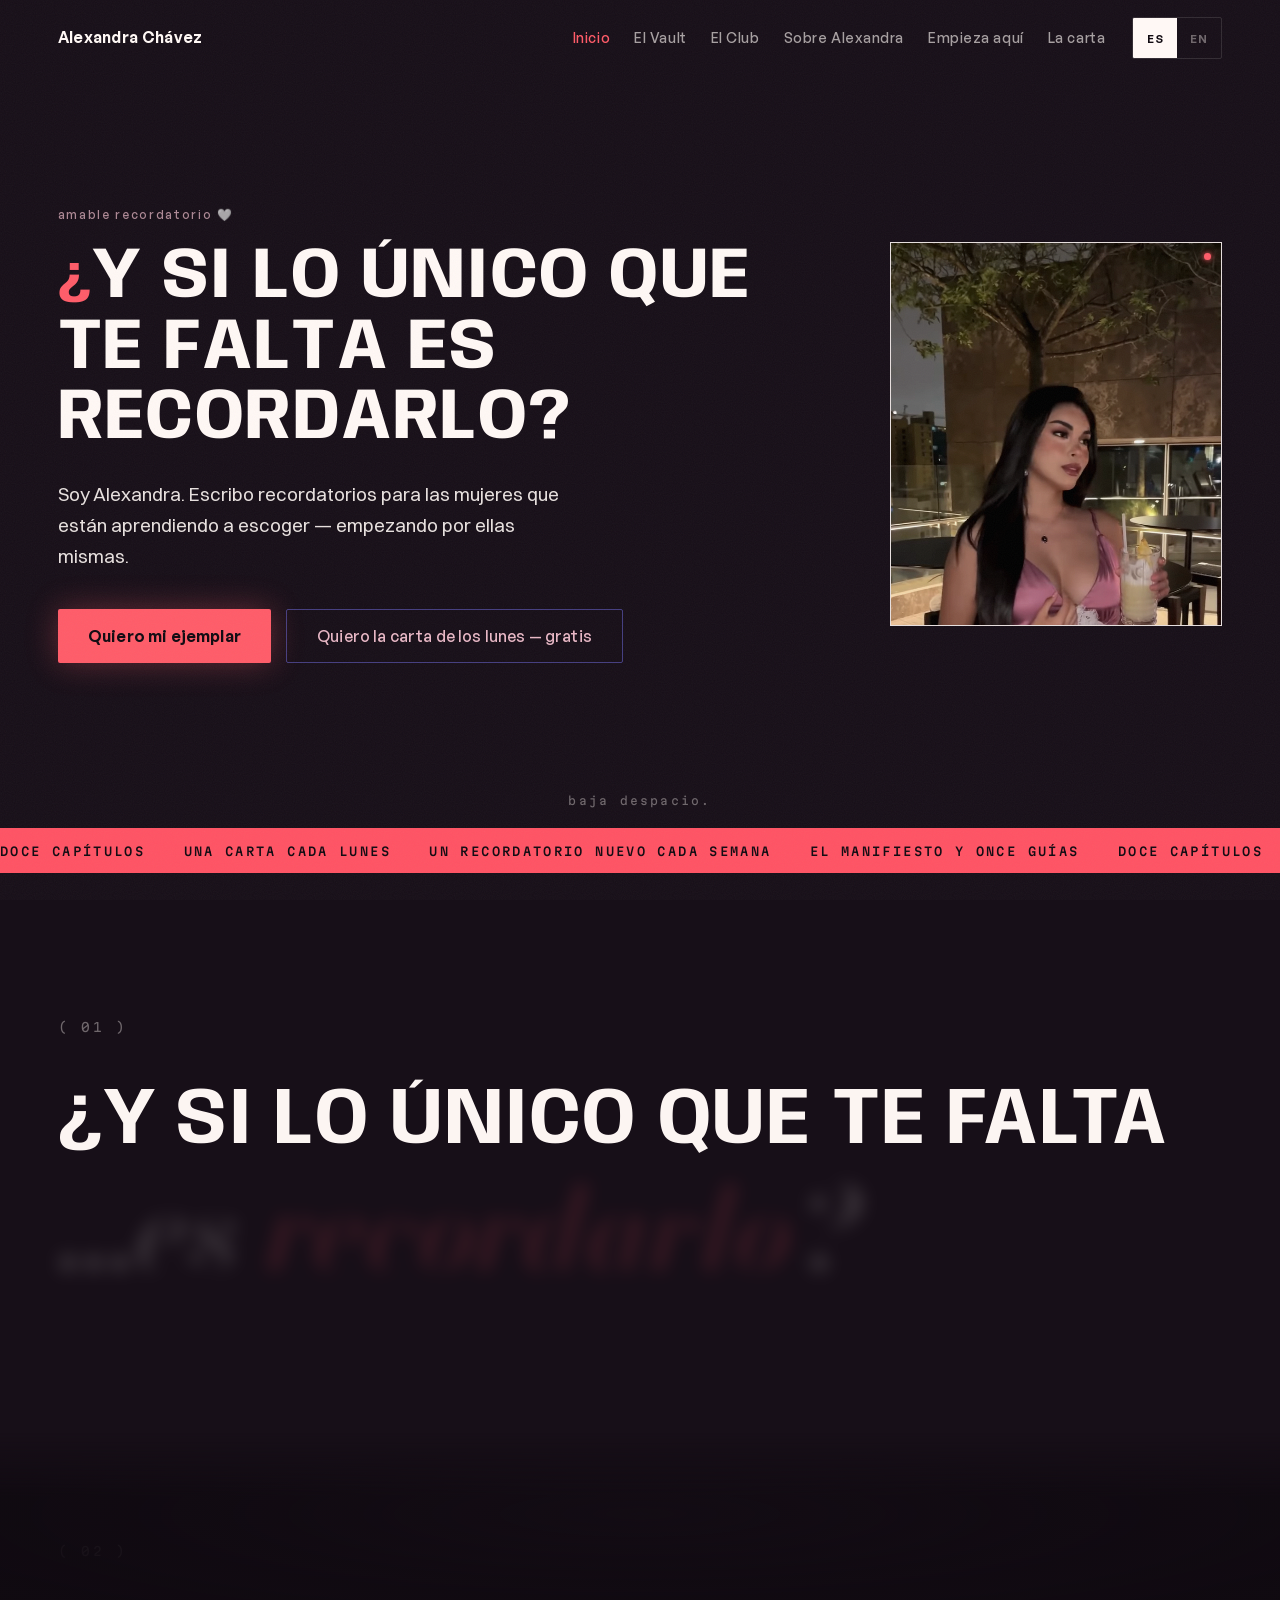
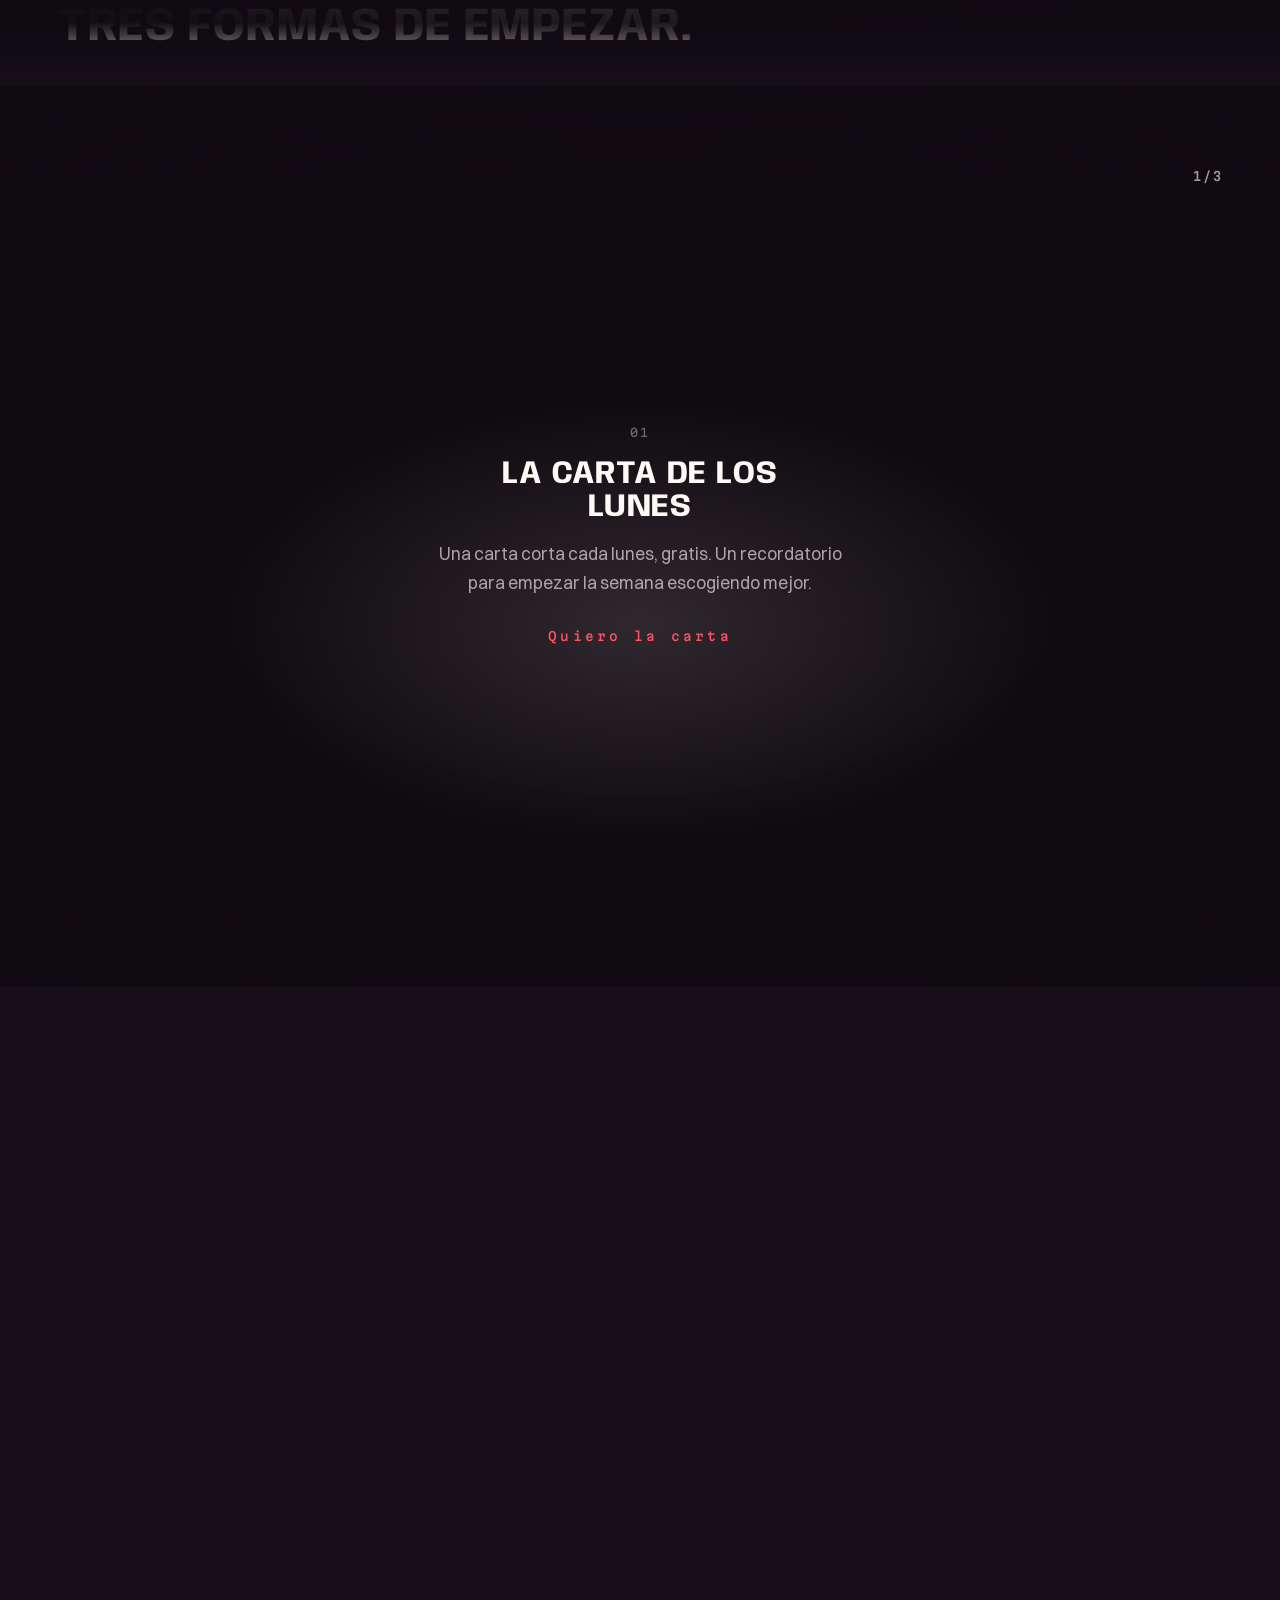
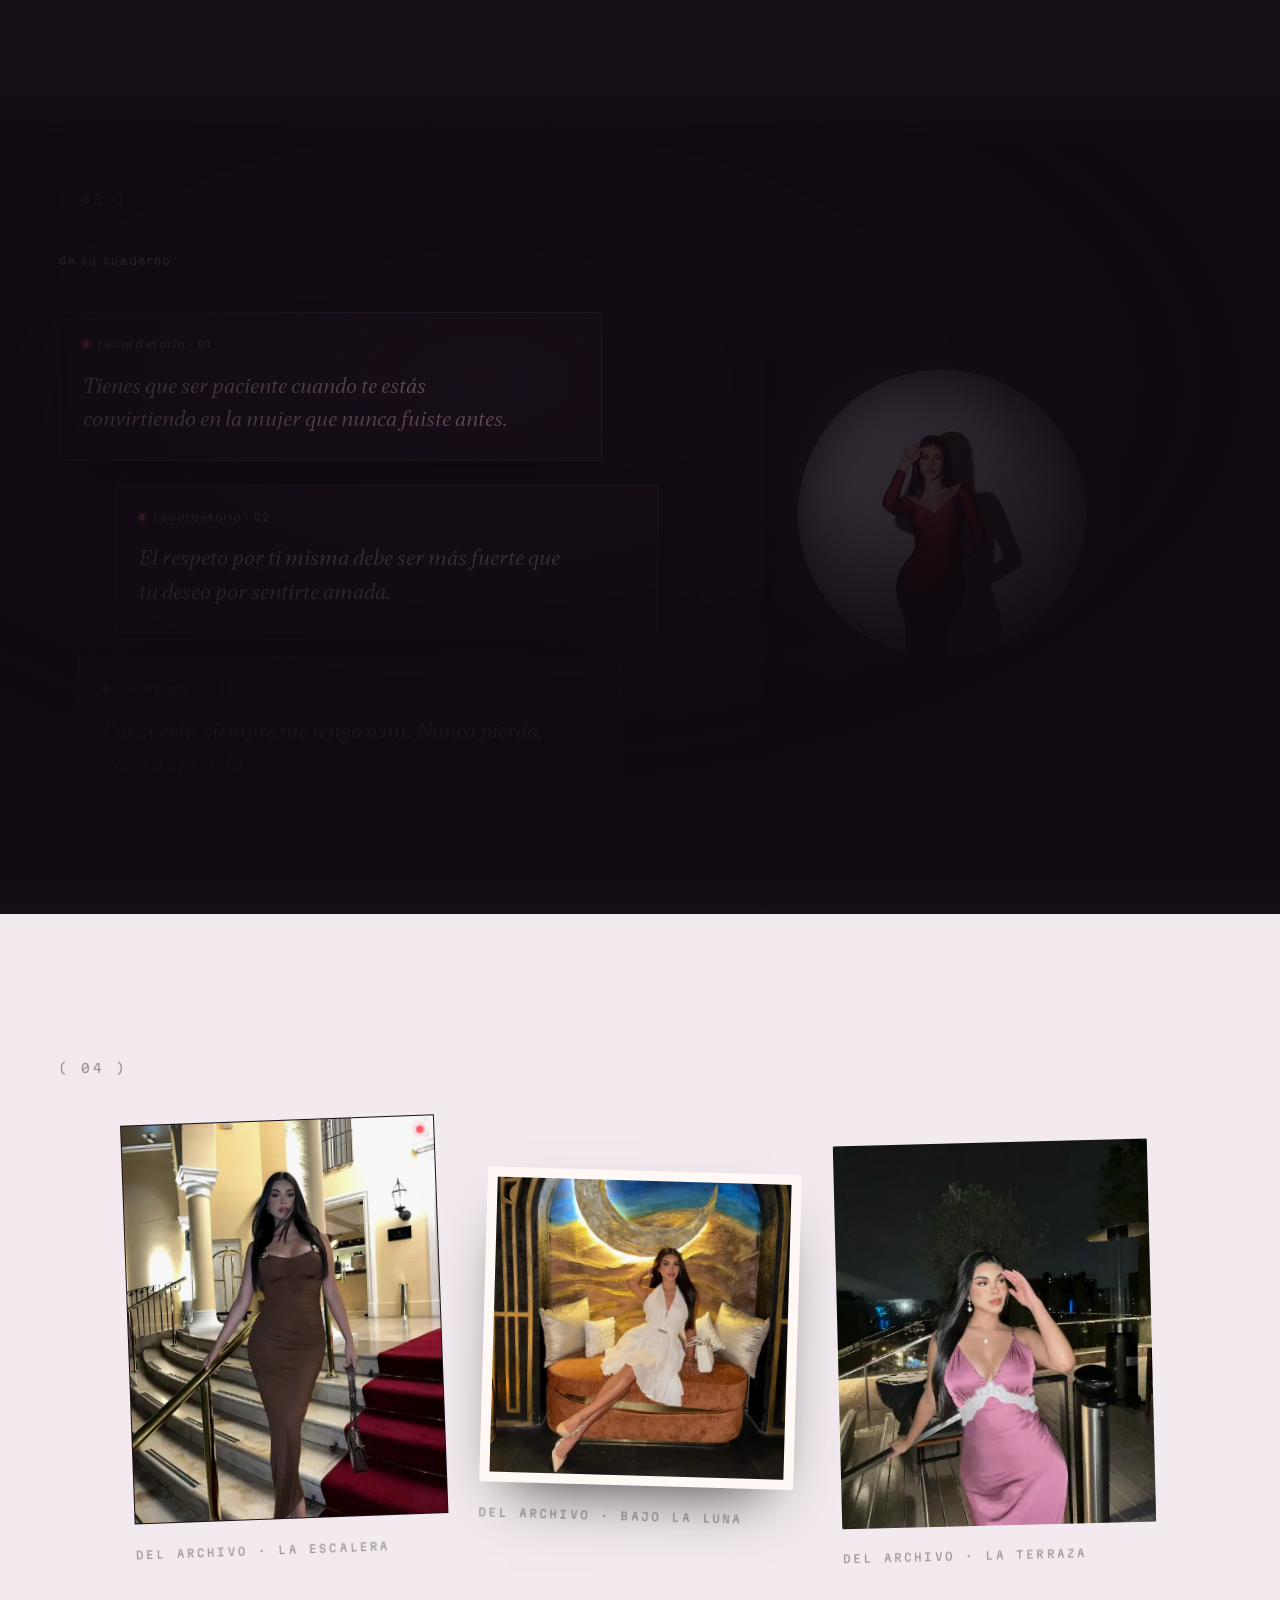
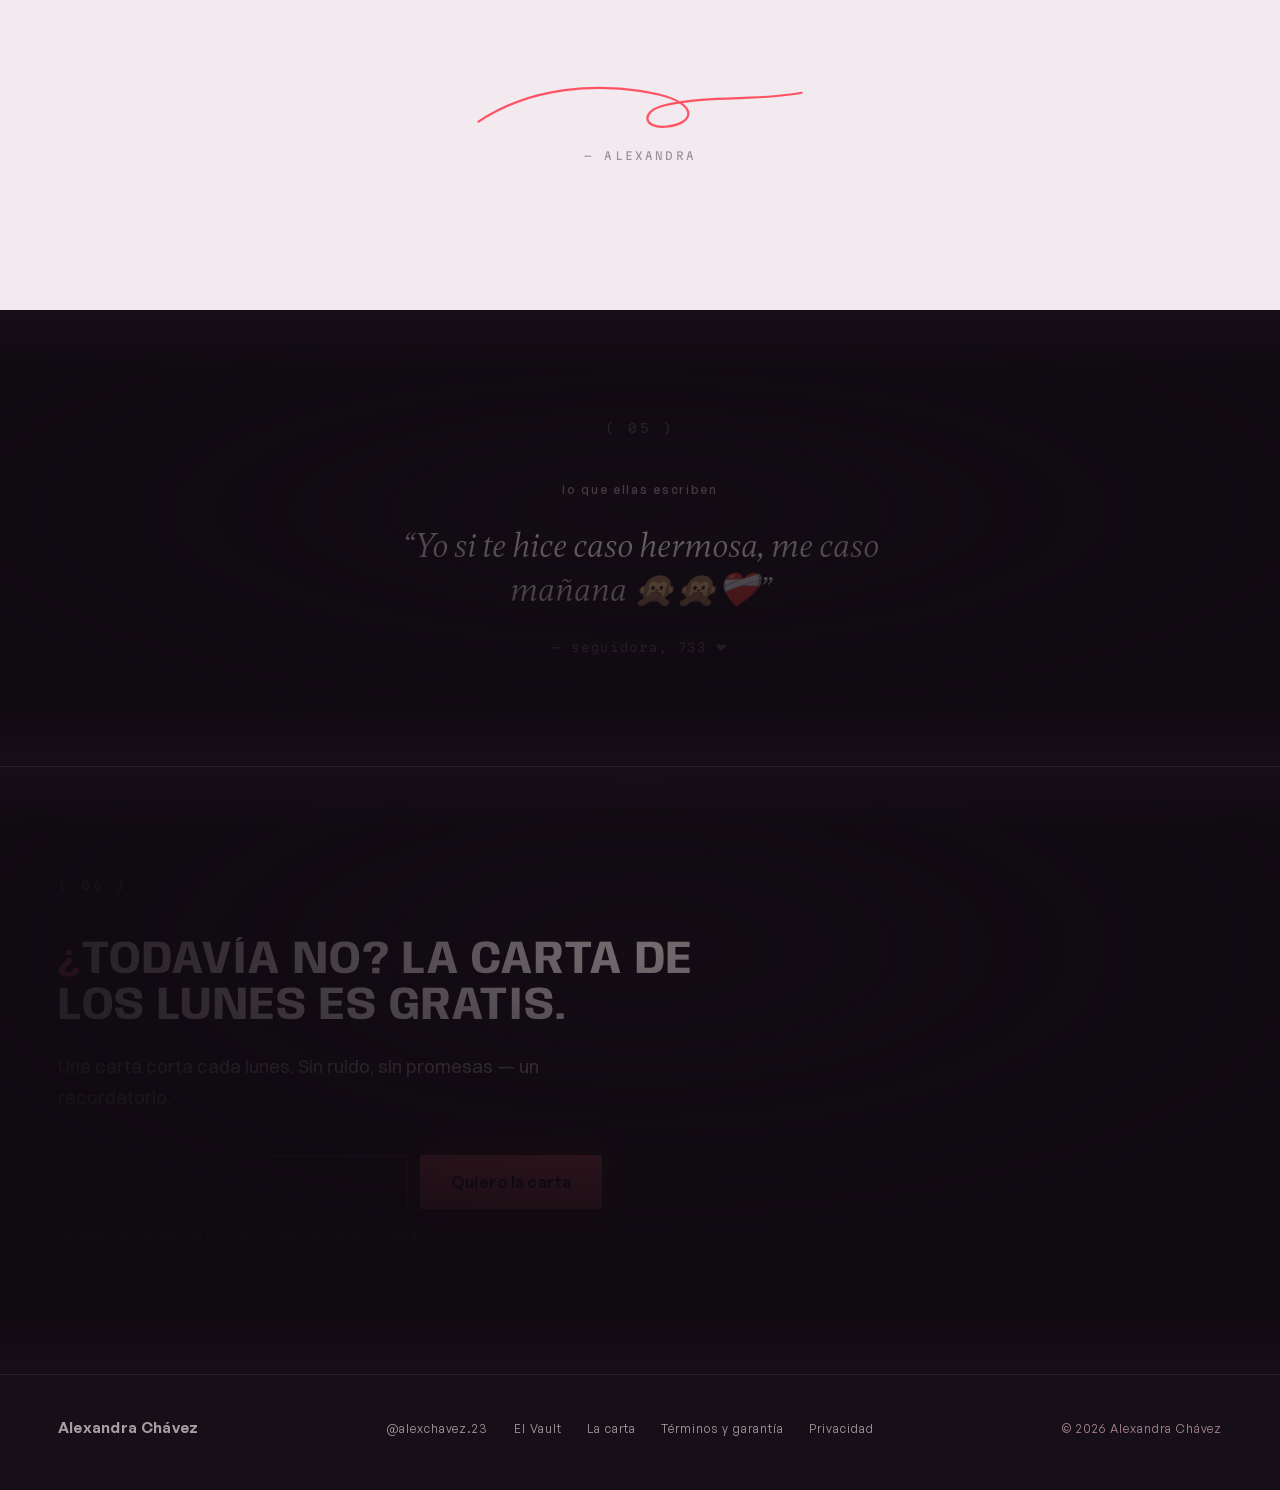
==== index.html @ c7ca46bd "soyalexchavez.com v3.1 pre-launch (waitlist mode)" ====
<!DOCTYPE html>
<html lang="es" data-lang="es">
<head>
<meta charset="UTF-8">
<meta name="viewport" content="width=device-width, initial-scale=1">
<title>Alexandra Chávez — Recordatorios para escoger bien</title>
<meta name="description" content="Recordatorios escritos para las mujeres que están aprendiendo a escoger — empezando por ellas mismas. La carta de los lunes, El Vault y el Club Recordatorio.">
<link rel="canonical" href="https://soyalexchavez.com/index.html">
<meta property="og:type" content="website">
<meta property="og:title" content="Alexandra Chávez — Recordatorios para escoger bien">
<meta property="og:description" content="Recordatorios escritos para las mujeres que están aprendiendo a escoger — empezando por ellas mismas. La carta de los lunes, El Vault y el Club Recordatorio.">
<meta property="og:url" content="https://soyalexchavez.com/index.html">
<meta property="og:image" content="https://soyalexchavez.com/assets/img/og_index.jpg">
<meta property="og:locale" content="es_MX">
<meta property="og:locale:alternate" content="en_US">
<meta name="theme-color" content="#170F18">
<link rel="icon" href="data:image/svg+xml,%3Csvg xmlns='http://www.w3.org/2000/svg' viewBox='0 0 16 16'%3E%3Crect width='16' height='16' fill='%23170F18'/%3E%3Ccircle cx='8' cy='8' r='3' fill='%23FF5C69'/%3E%3C/svg%3E">
<!-- v3.1 weight lever (V31_STAGE1 §6): display duty moved to Anybody VF — Boska
     preload dropped (Boska no longer renders on this page; it stays available
     for the shared mobile menu, loading on demand). -->
<link rel="preload" href="assets/fonts/v31/Anybody-VF.woff2" as="font" type="font/woff2" crossorigin>
<link rel="preload" href="assets/fonts/GeneralSans-Medium.woff2" as="font" type="font/woff2" crossorigin>
<link rel="preload" href="assets/fonts/switzer-400.woff2" as="font" type="font/woff2" crossorigin>
<link rel="preload" href="assets/video/hero_DNt2entWkak_v_poster.jpg" as="image" media="(max-width:899px)">
<link rel="preload" href="assets/video/hero_DNt2entWkak_p_poster.jpg" as="image" media="(min-width:900px)">
<link rel="stylesheet" href="assets/css/tokens.css">
<link rel="stylesheet" href="assets/css/base.css">
<link rel="stylesheet" href="assets/css/v31.css">
<style>
/* ============ index.html page styles (page-scoped, composed from tokens) ============
   v3.1 AMAZEMENT PASS (Stage 2): kinetic hero · marquee · blur-focus device ·
   spotlight room (the three paths) · scrapbook flip chapter · mono apparatus.
   Copy + i18n content unchanged — presentation layer only. */

/* ---------- HERO — spotlight video + kinetic catchphrase ----------
   v3.1 fix (Gate A #2 / brief pixelation cure "higher bitrate in a smaller
   frame"): the desktop hero video is no longer full-bleed (a 720px-wide IG
   reel stretched to 1280+ was the softest thing on the page). ≥900px the
   re-cut native-resolution plate (720×832, ~1000kbps, zero upscale) sits in
   the framed-plate grammar (membership-hero precedent) beside the kinetic
   headline. <900px keeps the full-bleed room (720w source vs 390-430px
   display — sharp), unchanged. */
.hero{
  min-height:92svh;
  display:flex;flex-direction:column;justify-content:flex-end;
  padding-block:7rem 5.5rem;
  overflow:hidden;
}
.hero__media{position:absolute;inset:0;z-index:0;}
.hero__plate{position:absolute;inset:0;border:0;border-radius:0;overflow:hidden;background:var(--night-deep);}
.hero__plate::after{display:none;}                 /* no notification dot while full-bleed */
.hero__plate video{width:100%;height:100%;object-fit:cover;display:block;}
.hero__media::after{
  content:'';position:absolute;inset:0;
  background:
    linear-gradient(90deg,rgba(16,10,17,.66) 0%,rgba(16,10,17,.18) 60%,rgba(16,10,17,.42) 100%),
    linear-gradient(180deg,rgba(16,10,17,.66) 0%,rgba(16,10,17,.3) 34%,rgba(16,10,17,.5) 62%,rgba(16,10,17,.96) 100%);
}
.hero__inner{position:relative;z-index:2;max-width:none;}
.hero__inner h1{margin-top:1.1rem;}
.hero .v31-kinetic{font-size:clamp(2.2rem,8.6vw,7.6rem);}   /* page-tuned giant (sized for the wdth-97 rest) */
.hero .lede{color:var(--flash-90);margin-top:1.6rem;}
.hero__ctas{display:flex;flex-wrap:wrap;gap:.9rem;margin-top:2.3rem;align-items:center;}
@media (min-width:900px){
  .hero{
    flex-direction:row;align-items:center;justify-content:space-between;
    gap:clamp(2.5rem,5vw,5rem);padding-block:7rem 4.5rem;
  }
  .hero__media{position:relative;inset:auto;z-index:2;order:2;flex:0 0 clamp(19rem,26vw,22.5rem);}
  .hero__media::after{display:none;}               /* the plate IS the light — no scrims */
  .hero__plate{position:relative;inset:auto;border:1.5px solid var(--flash-90);aspect-ratio:720/832;}
  .hero__plate::after{display:block;}              /* plate--frame guava dot returns */
  .hero__plate video{filter:saturate(.94) contrast(1.05) brightness(.95);}
  .hero__inner{flex:1 1 auto;min-width:0;}
  .hero .v31-kinetic{font-size:clamp(3rem,5.6vw,5.9rem);}     /* fits the text column beside the plate */
}
.hero__hint{
  position:absolute;left:50%;bottom:1.1rem;transform:translateX(-50%);z-index:2;
  font-family:var(--v31-mono);font-variation-settings:'wght' 420,'wdth' 100;
  font-size:var(--text-micro);letter-spacing:var(--track-wide);
  text-transform:lowercase;color:var(--flash-faint);white-space:nowrap;
}
html.fr .hero__hint{position:static;transform:none;margin-top:2rem;}

/* ---------- v3.1 poster h2 voice (page-scoped display takeover) ---------- */
main h2{
  font-family:var(--v31-display);
  font-variation-settings:'wght' var(--v31-rest-wght),'wdth' var(--v31-rest-wdth);  /* type-rest rule 2026-07-30 */
  font-size:clamp(1.7rem,5.4vw,2.9rem);
  line-height:1;letter-spacing:var(--v31-rest-track);text-transform:uppercase;
  max-width:24ch;
}
.chap{margin-bottom:var(--space-l);}

/* ---------- BLUR-FOCUS RECORDATORIO DEVICE ---------- */
.blur-sec{padding-block:var(--v31-stage-y);}

/* ---------- THE THREE PATHS — spotlight room staging ---------- */
.paths-intro{padding-bottom:clamp(1.6rem,4vh,2.6rem);}
.paths__list{list-style:none;}
.v31-room{padding-block:var(--section-y);}
.v31-room .v31-room__counter{top:5rem;}   /* clear the fixed nav while the room is pinned */
.v31-room h3{
  font-family:var(--v31-display);
  font-variation-settings:'wght' var(--v31-rest-wght),'wdth' var(--v31-rest-wdth);  /* type-rest rule 2026-07-30 */
  font-size:clamp(1.35rem,4.1vw,2rem);
  line-height:1.04;letter-spacing:.025em;text-transform:uppercase;
}
.path__body{color:var(--flash-dim);max-width:44ch;}
.path__price{
  font-family:var(--v31-mono);font-variation-settings:'wght' 500,'wdth' 88;
  font-feature-settings:'tnum' 1;font-variant-numeric:tabular-nums;
  font-size:var(--text-small);letter-spacing:.06em;color:var(--flash-dim);
}
.path__go{padding-top:.4rem;}

/* ---------- DE SU CUADERNO — reminder rhythm + plate ---------- */
.notebook__grid{display:grid;gap:var(--space-l);margin-top:var(--space-l);}
.notebook__cards{display:flex;flex-direction:column;gap:1.5rem;}
.notebook .reminder__body{max-width:34ch;}
.notebook__plate{max-width:22rem;margin-inline:auto;width:100%;}
.notebook__plate .plate{aspect-ratio:1080/1222;}
@media (min-width:900px){
  .notebook__grid{grid-template-columns:7fr 5fr;gap:var(--space-xl);align-items:center;}
  .notebook__cards .reminder:nth-child(2){margin-left:3.5rem;}
  .notebook__cards .reminder:nth-child(3){margin-left:1.25rem;}
  .notebook__plate{margin-inline:0 auto;}
}

/* ---------- DEL ARCHIVO — scrapbook band on the light polarity ---------- */
.scrapband{padding-block:var(--v31-stage-y);}
.v31-flip .v31-scrap__tag{color:var(--v31-day-faint);}
.v31-flip .plate--frame{border-color:var(--v31-day-ink);}
.scrapband__sig{grid-column:1/-1;align-self:center;display:grid;gap:.6rem;justify-items:center;margin-top:.5rem;}
.scrapband__sig .v31-sig{justify-self:center;}

/* ---------- PROOF EPIGRAPH ---------- */
.proof{text-align:center;}
.proof .meta,.proof .chap{justify-content:center;}
.proof__quote{margin:0;}
.proof__quote p{
  font-family:var(--font-serif);font-style:italic;font-weight:400;
  font-size:var(--text-quote);line-height:var(--leading-snug);
  color:var(--flash);max-width:24ch;margin:var(--space-m) auto 0;
}
.proof__quote .gloss{
  display:block;margin-top:1.1rem;
  font-size:var(--text-small);color:var(--flash-dim);
}
.proof__attr{
  margin-top:var(--space-m);
  font-family:var(--v31-mono);font-variation-settings:'wght' 420,'wdth' 100;
  font-size:var(--text-caption);letter-spacing:var(--track-caps);color:var(--rose-70);
}

/* ---------- LETTER CAPTURE (last) ---------- */
.letter{border-top:1px solid var(--line-soft);}
.letter .lede{margin-top:1.3rem;}
.letter__form{display:flex;flex-direction:column;gap:.8rem;margin-top:var(--space-l);max-width:34rem;}
.letter__form .btn{flex:0 0 auto;}
.letter__privacy{margin-top:1.1rem;font-size:var(--text-caption);letter-spacing:.02em;color:var(--flash-dim);max-width:52ch;}
@media (min-width:640px){
  .letter__form{flex-direction:row;}
  .letter__form input{flex:1 1 auto;}
}
</style>
</head>
<body data-v31-loader="un recordatorio">

<a class="skip-link" href="#contenido" data-i18n="a11y.skip">Saltar al contenido</a>

<!-- ============ NAV — shared verbatim across all six pages.
     aria-current="page" goes on THIS page's link (both menus). ============ -->
<header class="site-head">
  <a class="wordmark" href="index.html" aria-label="Alexandra Chávez — inicio"><span aria-hidden="true">Alexandra Chávez</span></a>
  <div class="site-head__right">
    <nav class="nav-links" aria-label="Principal">
      <a href="index.html" aria-current="page" data-i18n="nav.inicio">Inicio</a>
      <a href="vault.html" data-i18n="nav.vault">El Vault</a>
      <a href="membership.html" data-i18n="nav.club">El Club</a>
      <a href="sobre-alex.html" data-i18n="nav.sobre">Sobre Alexandra</a>
      <a href="empieza-aqui.html" data-i18n="nav.empieza">Empieza aquí</a>
      <a href="carta.html" data-i18n="nav.carta">La carta</a>
    </nav>
    <div class="lang-pill" role="group" aria-label="Idioma / Language">
      <button type="button" data-lang-btn="es" aria-pressed="true">ES</button>
      <button type="button" data-lang-btn="en" aria-pressed="false">EN</button>
    </div>
    <button class="nav-toggle" type="button" aria-expanded="false" aria-controls="menu-panel" data-i18n-attr="aria-label:a11y.menu" aria-label="Menú">
      <svg class="ic-open" viewBox="0 0 22 22" fill="none" aria-hidden="true"><path d="M2 6h18M2 11h18M2 16h18" stroke="currentColor" stroke-width="1.6" stroke-linecap="round"/></svg>
      <svg class="ic-close" viewBox="0 0 22 22" fill="none" aria-hidden="true"><path d="M4 4l14 14M18 4L4 18" stroke="currentColor" stroke-width="1.6" stroke-linecap="round"/></svg>
    </button>
  </div>
</header>
<nav class="menu-panel" id="menu-panel" aria-label="Principal (móvil)">
  <a href="index.html" aria-current="page" data-i18n="nav.inicio">Inicio</a>
  <a href="vault.html" data-i18n="nav.vault">El Vault</a>
  <a href="membership.html" data-i18n="nav.club">El Club</a>
  <a href="sobre-alex.html" data-i18n="nav.sobre">Sobre Alexandra</a>
  <a href="empieza-aqui.html" data-i18n="nav.empieza">Empieza aquí</a>
  <a href="carta.html" data-i18n="nav.carta">La carta</a>
</nav>

<main id="contenido">

  <!-- ============ HERO · spotlight video (DNt2entWkak — night dinner satin)
       v3.1: the existing hero line becomes the kinetic catchphrase (pattern #3).
       Copy unchanged — presentation only. ============ -->
  <section class="spot hero" data-spot="hero" data-hero style="--spot-y:38%;">
    <div class="hero__media" aria-hidden="true">
      <!-- desktop sources = the v3.1 re-cut: native 720×832 crop of the source
           reel (caption band excluded), ~1000kbps — no upscale at any width -->
      <div class="plate plate--frame hero__plate">
        <video data-video muted loop playsinline autoplay preload="metadata"
          poster="assets/video/hero_DNt2entWkak_v_poster.jpg" width="720" height="1080"
          data-poster-m="assets/video/hero_DNt2entWkak_v_poster.jpg"
          data-poster-d="assets/video/hero_DNt2entWkak_p_poster.jpg"
          data-webm-m="assets/video/hero_DNt2entWkak_v.webm"
          data-mp4-m="assets/video/hero_DNt2entWkak_v.mp4"
          data-webm-d="assets/video/hero_DNt2entWkak_p.webm"
          data-mp4-d="assets/video/hero_DNt2entWkak_p.mp4"></video>
      </div>
    </div>
    <div class="hero__inner">
      <p class="meta" data-i18n="home.hero.eyebrow">Amable recordatorio 🤍</p>
      <h1 class="v31-kinetic" data-v31-kinetic="load" data-i18n="home.hero.h1"><span class="qo">¿</span>Y si lo único que te falta es recordarlo?</h1>
      <p class="lede" data-i18n="home.hero.sub">Soy Alexandra. Escribo recordatorios para las mujeres que están aprendiendo a escoger — empezando por ellas mismas.</p>
      <div class="hero__ctas">
        <a class="btn" href="vault.html" data-i18n="home.hero.cta.primary">Quiero mi ejemplar</a>
        <a class="btn btn--ghost" href="carta.html" data-i18n="home.hero.cta.secondary">Quiero la carta de los lunes — gratis</a>
      </div>
    </div>
    <p class="hero__hint" data-i18n="home.hero.scrollhint">Baja despacio.</p>
  </section>

  <!-- ============ MARQUEE TICKER (pattern #11) — REAL facts only.
       POLICY (Stage 2, per Stage-1 caveat §7): stays Spanish in both languages
       as brand texture; decorative, aria-hidden. ============ -->
  <div class="v31-marquee" aria-hidden="true">
    <div class="v31-marquee__track">
      <span>doce capítulos</span><span>una carta cada lunes</span><span>un recordatorio nuevo cada semana</span><span>el manifiesto y once guías</span>
      <span>doce capítulos</span><span>una carta cada lunes</span><span>un recordatorio nuevo cada semana</span><span>el manifiesto y once guías</span>
    </div>
  </div>

  <!-- ============ BLUR → FOCUS RECORDATORIO DEVICE (pattern #4) —
       Stage-1 strings (blur.q / blur.a, fragments of the hero line). ============ -->
  <section class="blur-sec">
    <p class="v31-chapter chap" aria-hidden="true">( 01 )</p>
    <div class="v31-blurpair" data-v31-blurpair>
      <p class="v31-blurpair__q" data-i18n="home.blur.q">¿Y si lo único que te falta</p>
      <p class="v31-blurpair__a" data-i18n="home.blur.a">…es <em class="v31-accent">recordarlo</em>?</p>
    </div>
  </section>

  <!-- ============ THE THREE PATHS (free letter FIRST per funnel lock) —
       v3.1: staged as the SPOTLIGHT ROOM (pattern #1). Same copy, links,
       prices; the intro h2 keeps its own spot section so the pinned room
       owns the full stage. ============ -->
  <section class="spot paths-intro" data-spot style="--spot-y:32%;">
    <p class="v31-chapter chap" aria-hidden="true">( 02 )</p>
    <h2 data-split data-i18n="home.paths.h2">Tres formas de empezar.</h2>
  </section>
  <section class="v31-room">
    <p class="v31-counter v31-room__counter" data-v31-room-counter aria-hidden="true">1/3</p>
    <ol class="v31-room__stage paths__list">
      <li class="v31-room__item">
        <p class="v31-tag">01</p>
        <h3 data-i18n="home.paths.card1.title">La carta de los lunes</h3>
        <p class="path__body" data-i18n="home.paths.card1.body">Una carta corta cada lunes, gratis. Un recordatorio para empezar la semana escogiendo mejor.</p>
        <p class="path__go"><a class="v31-room__cue" href="carta.html" data-i18n="home.paths.card1.cta">Quiero la carta</a></p>
      </li>
      <li class="v31-room__item">
        <p class="v31-tag">02</p>
        <h3 data-i18n="home.paths.card2.title">El Vault</h3>
        <p class="path__body" data-i18n="home.paths.card2.body">La colección completa: doce capítulos — el Manifiesto y once guías — escritos para quedarse contigo. Se lee en tu teléfono. Es tuyo para siempre.</p>
        <p class="path__price" data-i18n="home.paths.card2.price">$97 fundador · o en 3&nbsp;cuotas</p>
        <p class="path__go"><a class="v31-room__cue" href="vault.html" data-i18n="home.paths.card2.cta">Quiero mi ejemplar</a></p>
      </li>
      <li class="v31-room__item">
        <p class="v31-tag">03</p>
        <h3 data-i18n="home.paths.card3.title">El Club Recordatorio</h3>
        <p class="path__body" data-i18n="home.paths.card3.body">Un recordatorio nuevo cada semana, el archivo completo y un círculo de mujeres en el mismo proceso.</p>
        <p class="path__price" data-i18n="home.paths.card3.price">Desde $27/mes</p>
        <p class="path__go"><a class="v31-room__cue" href="membership.html" data-i18n="home.paths.card3.cta">Empiezo hoy</a></p>
      </li>
    </ol>
  </section>

  <!-- (roses divider removed 2026-07-30 — Conrad ruling: "useless and tacky".
       Room → notebook both sit on the dark polarity; the section paddings
       carry the rhythm without a divider. Asset files stay on disk.) -->

  <!-- ============ DE SU CUADERNO — reminder-card rhythm (verified caption lines;
       labels 01/02/03 per copy — NO invented dates or times) + spotlight plate 05 ============ -->
  <section class="spot notebook" data-spot style="--spot-x:38%;--spot-y:36%;">
    <p class="v31-chapter chap" aria-hidden="true">( 03 )</p>
    <p class="meta" data-i18n="home.reminders.eyebrow">De su cuaderno</p>
    <div class="notebook__grid">
      <div class="notebook__cards">
        <article class="reminder">
          <p class="reminder__meta"><span data-i18n="home.reminders.card1.label">Recordatorio · 01</span></p>
          <p class="reminder__body" data-i18n="home.reminders.card1.text">Tienes que ser paciente cuando te estás convirtiendo en la mujer que nunca fuiste antes.</p>
        </article>
        <article class="reminder">
          <p class="reminder__meta"><span data-i18n="home.reminders.card2.label">Recordatorio · 02</span></p>
          <p class="reminder__body" data-i18n="home.reminders.card2.text">El respeto por ti misma debe ser más fuerte que tu deseo por sentirte amada.</p>
        </article>
        <article class="reminder">
          <p class="reminder__meta"><span data-i18n="home.reminders.card3.label">Recordatorio · 03</span></p>
          <p class="reminder__body" data-i18n="home.reminders.card3.text">Por suerte, siempre me tengo a mi. Nunca pierdo, gano o aprendo.</p>
        </article>
      </div>
      <figure class="notebook__plate" data-rise>
        <div class="plate plate--vignette">
          <picture>
            <source type="image/webp" srcset="assets/img/05_DEpq1lIJYKL_640.webp 640w, assets/img/05_DEpq1lIJYKL_1080.webp 1080w" sizes="(min-width:900px) 22rem, 86vw">
            <img src="assets/img/05_DEpq1lIJYKL_1080x1222.jpg" alt="Alexandra de pie dentro de un círculo de luz blanca, vestido rojo sobre fondo oscuro" width="1080" height="1222" loading="lazy" data-i18n-attr="alt:home.notebook.plate.alt">
          </picture>
          <div class="veil"></div>
        </div>
      </figure>
    </div>
  </section>

  <!-- ============ DEL ARCHIVO — scrapbook band (pattern #5) on the light
       polarity (pattern #8). Real photos only. Archive tags carry HONEST
       per-photo descriptors sourced from _intel/IMAGE_INVENTORY.md (staircase /
       crescent-moon lounge / rooftop terrace — nothing invented); alts reused
       verbatim from their home pages.
       Flourish = abstract stroke, NEVER a fake handwriting signature. ============ -->
  <section class="v31-flip scrapband">
    <p class="v31-chapter chap" aria-hidden="true">( 04 )</p>
    <h2 class="sr-only" data-i18n="home.scrap.sr">Del archivo</h2>
    <div class="v31-scrap">
      <figure class="v31-scrap__item" style="--tilt:-2.1deg">
        <div class="plate plate--frame" style="aspect-ratio:720/917">
          <picture>
            <source type="image/webp" srcset="assets/img/vault_stairs_480.webp 480w, assets/img/vault_stairs_720.webp 720w" sizes="(min-width:760px) 21rem, 44vw">
            <img src="assets/img/vault_stairs_720.jpg" alt="Alexandra bajando una escalera de mármol con barandas doradas, vestido de satén marrón" loading="lazy" width="720" height="917" data-i18n-attr="alt:home.scrap.alt1">
          </picture>
        </div>
        <figcaption class="v31-scrap__tag" data-i18n="home.scrap.tag1">del archivo ·&nbsp;la escalera</figcaption>
      </figure>
      <figure class="v31-scrap__item" style="--tilt:1.6deg">
        <div class="plate plate--print" style="aspect-ratio:720/723">
          <picture>
            <source type="image/webp" srcset="assets/img/carta_08_720.webp 720w" sizes="(min-width:760px) 21rem, 44vw">
            <img src="assets/img/carta_08_1080.jpg" alt="Alexandra con vestido blanco bajo una luna creciente dorada, entre cojines de seda" loading="lazy" width="720" height="723" data-i18n-attr="alt:home.scrap.alt2">
          </picture>
        </div>
        <figcaption class="v31-scrap__tag" data-i18n="home.scrap.tag2">del archivo ·&nbsp;bajo la luna</figcaption>
      </figure>
      <figure class="v31-scrap__item" style="--tilt:-1.4deg">
        <div class="plate" style="aspect-ratio:720/879">
          <picture>
            <source type="image/webp" srcset="assets/img/club_11_480.webp 480w, assets/img/club_11_720.webp 720w" sizes="(min-width:760px) 21rem, 44vw">
            <img src="assets/img/club_11_720.jpg" alt="Alexandra de noche en una terraza, vestido de satén rosa y aretes de perla" loading="lazy" width="720" height="879" data-i18n-attr="alt:home.scrap.alt3">
          </picture>
        </div>
        <figcaption class="v31-scrap__tag" data-i18n="home.scrap.tag3">del archivo ·&nbsp;la terraza</figcaption>
      </figure>
      <div class="v31-scrap__item scrapband__sig" style="--tilt:0deg">
        <svg class="v31-sig" viewBox="0 0 400 70" aria-hidden="true">
          <path d="M10,52 C70,12 150,4 222,20 C266,30 268,54 230,58 C204,60 200,40 228,33 C282,20 340,28 390,18"/>
        </svg>
        <p class="v31-scrap__tag" data-i18n="home.scrap.sig">— Alexandra</p>
      </div>
    </div>
  </section>

  <!-- ============ PROOF EPIGRAPH (VERBATIM — do not touch a character) ============ -->
  <section class="spot proof" data-spot style="--spot-y:44%;">
    <p class="v31-chapter chap" aria-hidden="true">( 05 )</p>
    <p class="meta" data-i18n="home.proof.eyebrow">Lo que ellas escriben</p>
    <blockquote class="proof__quote">
      <p data-split data-i18n="home.proof.quote">“Yo si te hice caso hermosa, me caso mañana 🙊🙊❤️‍🩹”</p>
      <footer class="proof__attr" data-i18n="home.proof.attribution">— seguidora, 733 ❤</footer>
    </blockquote>
  </section>

  <!-- ============ LETTER CAPTURE — LAST section before footer (playbook §5: quiet,
       below every purchase prompt; no popups anywhere) ============ -->
  <section class="spot letter" data-spot style="--spot-y:30%;">
    <p class="v31-chapter chap" aria-hidden="true">( 06 )</p>
    <h2 data-split data-i18n="home.letter.h2"><span class="qo">¿</span>Todavía no? La carta de los lunes es gratis.</h2>
    <p class="lede" data-i18n="home.letter.body">Una carta corta cada lunes. Sin ruido, sin promesas — un recordatorio.</p>
    <!-- FORM ENDPOINT: replace action="#" with the Kit/ConvertKit or FormSubmit endpoint before launch -->
    <form class="letter__form" action="#" method="post">
      <label class="sr-only" for="letter-email" data-i18n="home.letter.form.label">Tu correo</label>
      <input type="email" id="letter-email" name="email" required autocomplete="email" placeholder="tu@correo.com" data-i18n-attr="placeholder:home.letter.form.placeholder">
      <button class="btn" type="submit" data-i18n="home.letter.form.button">Quiero la carta</button>
    </form>
    <p class="letter__privacy" data-i18n="home.letter.form.privacy">Te llegará un correo para confirmar tu suscripción. Un clic para salir, cuando quieras. <a href="privacidad.html">Más en la Política de Privacidad.</a></p>
    <!-- Success/error strings for the wiring day — shown/hidden by the form endpoint integration -->
    <p class="letter__privacy" hidden data-form-success data-i18n="home.letter.form.success">Revisa tu correo — hay una confirmación esperándote. 🤍</p>
    <p class="letter__privacy" hidden data-form-error data-i18n="home.letter.form.error">Revisa el correo — algo no cuadra.</p>
  </section>

</main>

<!-- ============ STICKY QUIET CTA BAR (mobile) ============ -->
<div class="cta-bar" data-cta-bar>
  <p class="cta-bar__line" data-i18n="ctabar.line">El Vault abre a su ritmo, no al tuyo.</p>
  <a class="btn btn--small" href="vault.html" data-i18n="ctabar.btn">Quiero mi ejemplar</a>
</div>

<!-- ============ FOOTER — shared verbatim + compliance M3/M5 legal links
     (terms + privacy pages are build items; targets pending site integration) ============ -->
<footer class="site-foot">
  <p class="f-name"><span aria-hidden="true">Alexandra Chávez</span><span class="sr-only">Alexandra Chávez</span></p>
  <nav aria-label="Redes y páginas">
    <a href="https://instagram.com/alexchavez.23" rel="noopener">@alexchavez.23</a>
    <a href="vault.html" data-i18n="nav.vault">El Vault</a>
    <a href="carta.html" data-i18n="nav.carta">La carta</a>
    <a href="terminos.html" data-i18n="footer.legal.terms">Términos y garantía</a>
    <a href="privacidad.html" data-i18n="footer.legal.privacy">Privacidad</a>
  </nav>
  <p>© 2026 Alexandra Chávez</p>
</footer>

<!-- video source picker: mobile _v / desktop _d; reduced-motion = poster only.
     Not an animation system — a one-shot source/poster selector. -->
<script>
(function(){
  var reduced=window.matchMedia('(prefers-reduced-motion: reduce)').matches;
  var desk=window.matchMedia('(min-width:900px)').matches;
  document.querySelectorAll('video[data-video]').forEach(function(v){
    var k=(desk&&v.getAttribute('data-webm-d'))?'d':'m';
    var poster=v.getAttribute('data-poster-'+k);
    if(poster){v.setAttribute('poster',poster);}
    if(reduced){v.removeAttribute('autoplay');return;}
    ['webm','mp4'].forEach(function(t){
      var src=v.getAttribute('data-'+t+'-'+k)||v.getAttribute('data-'+t+'-m');
      if(src){var s=document.createElement('source');s.src=src;s.type='video/'+t;v.appendChild(s);}
    });
    v.load();
    var p=v.play();if(p&&p.catch){p.catch(function(){});}
  });
})();
</script>

<!-- ============ i18n DICTIONARY — every key holds BOTH languages.
     ES here MUST equal the ES text in the markup above (no-JS parity).
     EN is written fresh in her voice, never machine-translated. ============ -->
<script type="application/json" id="i18n">
{
  "a11y.skip":  {"es":"Saltar al contenido","en":"Skip to content"},
  "a11y.menu":  {"es":"Menú","en":"Menu"},
  "nav.inicio": {"es":"Inicio","en":"Home"},
  "nav.vault":  {"es":"El Vault","en":"The Vault"},
  "nav.club":   {"es":"El Club","en":"The Club"},
  "nav.sobre":  {"es":"Sobre Alexandra","en":"About Alexandra"},
  "nav.empieza":{"es":"Empieza aquí","en":"Start here"},
  "nav.carta":  {"es":"La carta","en":"The letter"},
  "home.hero.eyebrow": {"es":"Amable recordatorio 🤍","en":"A friendly reminder 🤍"},
  "home.hero.h1": {"es":"<span class=\"qo\">¿</span>Y si lo único que te falta es recordarlo?","en":"What if you already know — and only needed reminding?"},
  "home.hero.sub": {"es":"Soy Alexandra. Escribo recordatorios para las mujeres que están aprendiendo a escoger — empezando por ellas mismas.","en":"I'm Alexandra. I write reminders for women who are learning to choose — starting with themselves."},
  "home.hero.cta.primary": {"es":"Quiero mi ejemplar","en":"I want my copy"},
  "home.hero.cta.secondary": {"es":"Quiero la carta de los lunes — gratis","en":"I want the Monday letter — free"},
  "home.hero.scrollhint": {"es":"Baja despacio.","en":"Scroll slowly."},
  "home.blur.q": {"es":"¿Y si lo único que te falta","en":"What if you already know"},
  "home.blur.a": {"es":"…es <em class=\"v31-accent\">recordarlo</em>?","en":"…and only needed <em class=\"v31-accent\">reminding</em>?"},
  "home.paths.h2": {"es":"Tres formas de empezar.","en":"Three ways to begin."},
  "home.paths.card1.title": {"es":"La carta de los lunes","en":"The Monday letter"},
  "home.paths.card1.body": {"es":"Una carta corta cada lunes, gratis. Un recordatorio para empezar la semana escogiendo mejor.","en":"A short letter every Monday, free. One reminder to start the week choosing better."},
  "home.paths.card1.cta": {"es":"Quiero la carta","en":"I want the letter"},
  "home.paths.card2.title": {"es":"El Vault","en":"The Vault"},
  "home.paths.card2.body": {"es":"La colección completa: doce capítulos — el Manifiesto y once guías — escritos para quedarse contigo. Se lee en tu teléfono. Es tuyo para siempre.","en":"The complete collection: twelve chapters — the Manifesto and eleven guides — written to stay with you. Read it on your phone. Yours for good."},
  "home.paths.card2.price": {"es":"$97 fundador · o en 3&nbsp;cuotas","en":"$97 founder · or in 3&nbsp;payments"},
  "home.paths.card2.cta": {"es":"Quiero mi ejemplar","en":"I want my copy"},
  "home.paths.card3.title": {"es":"El Club Recordatorio","en":"The Club Recordatorio"},
  "home.paths.card3.body": {"es":"Un recordatorio nuevo cada semana, el archivo completo y un círculo de mujeres en el mismo proceso.","en":"A new reminder every week, the full archive, and a circle of women in the same process."},
  "home.paths.card3.price": {"es":"Desde $27/mes","en":"From $27/month"},
  "home.paths.card3.cta": {"es":"Empiezo hoy","en":"I start today"},
  "home.reminders.eyebrow": {"es":"De su cuaderno","en":"From her notebook"},
  "home.reminders.card1.label": {"es":"Recordatorio · 01","en":"Reminder · 01"},
  "home.reminders.card1.text": {"es":"Tienes que ser paciente cuando te estás convirtiendo en la mujer que nunca fuiste antes.","en":"You have to be patient while you become the woman you have never been."},
  "home.reminders.card2.label": {"es":"Recordatorio · 02","en":"Reminder · 02"},
  "home.reminders.card2.text": {"es":"El respeto por ti misma debe ser más fuerte que tu deseo por sentirte amada.","en":"Your respect for yourself must be stronger than your desire to feel loved."},
  "home.reminders.card3.label": {"es":"Recordatorio · 03","en":"Reminder · 03"},
  "home.reminders.card3.text": {"es":"Por suerte, siempre me tengo a mi. Nunca pierdo, gano o aprendo.","en":"Luckily, I always have myself. I never lose — I win or I learn."},
  "home.notebook.plate.alt": {"es":"Alexandra de pie dentro de un círculo de luz blanca, vestido rojo sobre fondo oscuro","en":"Alexandra standing inside a circle of white light, red dress against the dark"},
  "home.scrap.sr": {"es":"Del archivo","en":"From the archive"},
  "home.scrap.tag1": {"es":"del archivo ·&nbsp;la escalera","en":"from the archive ·&nbsp;the staircase"},
  "home.scrap.tag2": {"es":"del archivo ·&nbsp;bajo la luna","en":"from the archive ·&nbsp;under the moon"},
  "home.scrap.tag3": {"es":"del archivo ·&nbsp;la terraza","en":"from the archive ·&nbsp;the terrace"},
  "home.scrap.sig": {"es":"— Alexandra","en":"— Alexandra"},
  "home.scrap.alt1": {"es":"Alexandra bajando una escalera de mármol con barandas doradas, vestido de satén marrón","en":"Alexandra descending a marble staircase with gold rails, brown satin dress"},
  "home.scrap.alt2": {"es":"Alexandra con vestido blanco bajo una luna creciente dorada, entre cojines de seda","en":"Alexandra in a white dress beneath a golden crescent moon, among silk pillows"},
  "home.scrap.alt3": {"es":"Alexandra de noche en una terraza, vestido de satén rosa y aretes de perla","en":"Alexandra at night on a rooftop terrace, blush satin dress and pearl earrings"},
  "home.proof.eyebrow": {"es":"Lo que ellas escriben","en":"What they write"},
  "home.proof.quote": {"es":"“Yo si te hice caso hermosa, me caso mañana 🙊🙊❤️‍🩹”","en":"“Yo si te hice caso hermosa, me caso mañana 🙊🙊❤️‍🩹” <span class=\"gloss\">(translation: “I did listen to you, beautiful — I'm getting married tomorrow”)</span>"},
  "home.proof.attribution": {"es":"— seguidora, 733 ❤","en":"— a follower, 733 ❤"},
  "home.letter.h2": {"es":"<span class=\"qo\">¿</span>Todavía no? La carta de los lunes es gratis.","en":"Not yet? The Monday letter is free."},
  "home.letter.body": {"es":"Una carta corta cada lunes. Sin ruido, sin promesas — un recordatorio.","en":"A short letter every Monday. No noise, no promises — a reminder."},
  "home.letter.form.label": {"es":"Tu correo","en":"Your email"},
  "home.letter.form.placeholder": {"es":"tu@correo.com","en":"you@email.com"},
  "home.letter.form.button": {"es":"Quiero la carta","en":"I want the letter"},
  "home.letter.form.privacy": {"es":"Te llegará un correo para confirmar tu suscripción. Un clic para salir, cuando quieras. <a href=\"privacidad.html\">Más en la Política de Privacidad.</a>","en":"You'll get one email to confirm your subscription. One click to leave, whenever you want. <a href=\"privacidad.html\">More in the Privacy Policy.</a>"},
  "home.letter.form.success": {"es":"Revisa tu correo — hay una confirmación esperándote. 🤍","en":"Check your inbox — a confirmation is waiting for you. 🤍"},
  "home.letter.form.error": {"es":"Revisa el correo — algo no cuadra.","en":"Check the address — something doesn't look right."},
  "footer.legal.terms": {"es":"Términos y garantía","en":"Terms &amp; guarantee"},
  "footer.legal.privacy": {"es":"Privacidad","en":"Privacy"},
  "ctabar.line": {"es":"El Vault abre a su ritmo, no al tuyo.","en":"The Vault opens at her pace, not yours."},
  "ctabar.btn":  {"es":"Quiero mi ejemplar","en":"I want my copy"}
}
</script>

<script src="assets/js/gsap.min.js"></script>
<script src="assets/js/ScrollTrigger.min.js"></script>
<script src="assets/js/SplitText.min.js"></script>
<script src="assets/js/CustomEase.min.js"></script>
<script src="assets/js/DrawSVGPlugin.min.js"></script>
<script src="assets/js/lenis.min.js"></script>
<script src="assets/js/lang.js"></script>
<script src="assets/js/site.js"></script>
<script src="assets/js/v31.js"></script>
</body>
</html>
---- assets/css/tokens.css ----
/* ============================================================
   ALEX v3 — DESIGN TOKENS (shared foundation)
   Derived from comp A (recordatorio medianoche, 19/20) + comp D
   (nota de voz, 19/20) per _intel/DIRECTION_LOCK.md.
   World: night-plum ground · flash white · guava notification
   light · periwinkle screen-light · muted rose intimate register.
   BANNED anywhere in this site: brass / ivory / espresso / bone /
   paper-cream values (the old house palette). Do not add them.
   ============================================================ */
:root{

  /* ---------- COLOUR · grounds ---------- */
  --night:      #170F18;               /* page ground: the dark room */
  --night-deep: #100A11;               /* deepest ground, scrims, hero edges */
  --night-2:    #201322;               /* lifted panel (cards, reminder ground) */
  --ink:        #221826;               /* text ON flash panels (mounted prints) */

  /* ---------- COLOUR · light ---------- */
  --flash:       #FFF8F5;              /* flash white — primary text */
  --flash-90:    rgba(255,248,245,.9); /* body text default */
  --flash-dim:   rgba(255,248,245,.62);/* secondary text */
  --flash-faint: rgba(255,248,245,.38);/* captions, cues */
  --line:        rgba(255,248,245,.12);/* hairlines, borders */
  --line-soft:   rgba(255,248,245,.08);/* quieter hairlines */

  /* ---------- COLOUR · accents ---------- */
  --guava:        #FF5C69;             /* notification light: CTA, live dot, ¿, timestamps */
  --guava-bright: #FF7580;             /* hover state of guava surfaces */
  --guava-glow:   rgba(255,92,105,.32);/* soft glow shadow around guava objects */
  --peri:         #7D78FF;             /* screen-light: links, focus, annotations */
  --peri-dim:     rgba(125,120,255,.45);
  --rose:         #E9B8C6;             /* her intimate register */
  --rose-70:      rgba(233,184,198,.72);
  --rose-dim:     rgba(233,184,198,.5);

  /* ---------- TYPE · families ---------- */
  /* Boska = display serif (v3 upgrade per lock) · General Sans = UI voice
     · Switzer = body + verified tnum numerals · Gambetta = intimate italic */
  --font-display: 'Boska','Gambetta',Georgia,serif;
  --font-sans:    'General Sans',-apple-system,'Segoe UI','Helvetica Neue',sans-serif;
  --font-body:    'Switzer',-apple-system,'Segoe UI','Helvetica Neue',sans-serif;
  --font-serif:   'Gambetta',Georgia,serif;

  /* ---------- TYPE · scale (mobile-first clamps) ---------- */
  --text-display: clamp(2.5rem, 9.6vw, 5.1rem);   /* h1 / hero question */
  --text-h2:      clamp(1.85rem, 6.4vw, 3rem);    /* section questions */
  --text-h3:      clamp(1.35rem, 4.8vw, 1.9rem);  /* sub-blocks */
  --text-quote:   clamp(1.35rem, 5.2vw, 2.1rem);  /* reminders, epigraphs */
  --text-lead:    clamp(1.02rem, 2.4vw, 1.18rem); /* ledes */
  --text-body:    1.0625rem;                      /* 17px running text */
  --text-small:   .9rem;
  --text-caption: .75rem;                          /* figcaptions, metas */
  --text-micro:   .7rem;                           /* smallest legal/cue text */

  /* ---------- TYPE · detail ---------- */
  --track-tight: -.018em;   /* display headlines */
  --track-caps:  .14em;     /* letterspaced caps/metas */
  --track-wide:  .2em;      /* scroll cues, tiny labels */
  --leading-tight: 1.08;    /* display */
  --leading-snug:  1.3;     /* quotes/reminders */
  --leading-body:  1.65;    /* running text */

  /* ---------- SPACE ---------- */
  --pad:        clamp(1.25rem, 4.5vw, 4rem);      /* section inline padding */
  --section-y:  clamp(4.5rem, 12vh, 8.5rem);      /* section block padding */
  --space-2xs:  .35rem;
  --space-xs:   .6rem;
  --space-s:    1rem;
  --space-m:    1.6rem;
  --space-l:    2.6rem;
  --space-xl:   4rem;
  --measure:       56ch;    /* running text max width */
  --measure-quote: 26ch;    /* reminders / pull lines */
  --measure-lede:  46ch;

  /* ---------- SHAPE ---------- */
  --radius:       2px;      /* the house radius — everything is 2px */
  --radius-round: 50%;

  /* ---------- ELEVATION ---------- */
  --shadow-plate: 0 30px 60px -30px rgba(0,0,0,.8);
  --shadow-page:  0 40px 80px -38px rgba(0,0,0,.9);
  --shadow-glow:  0 0 32px var(--guava-glow);

  /* ---------- MOTION ---------- */
  --dur-1: .25s;            /* hovers, toggles */
  --dur-2: .6s;             /* small entrances */
  --dur-3: 1.15s;           /* line reveals, card entrances */
  --dur-4: 2.2s;            /* spotlight lifts */
  --ease-out:   cubic-bezier(.16,1,.3,1);   /* expo-like arrival */
  --ease-inout: cubic-bezier(.65,0,.35,1);

  /* ---------- Z ---------- */
  --z-skip:   100;
  --z-nav:    90;
  --z-menu:   88;
  --z-ctabar: 85;
  --z-grain:  80;

  /* ---------- SPOTLIGHT ENGINE ---------- */
  /* --spot: 0 = the room is dark · 1 = fully lit.
     Default 1 so no-JS / reduced-motion / harness renders are LIT.
     site.js (motion mode) sets 0 and scrubs to 1 via ScrollTrigger. */
  --spot: 1;
  --spot-x: 50%;            /* spotlight centre, overridable per section */
  --spot-y: 40%;
  --spot-veil-core: rgba(16,10,17,.58);  /* darkness at the spot centre when closed */
  --spot-veil-edge: rgba(16,10,17,.985); /* darkness at the room edges when closed */
}

@media (min-width:900px){
  :root{
    --text-body: 1.09rem;
  }
}
---- assets/css/base.css ----
/* ============================================================
   ALEX v3 — BASE + SHARED COMPONENTS (shared foundation)
   Requires tokens.css loaded first. See SYSTEM_NOTES.md.
   Components: nav · spotlight primitive · reminder-card ·
   portrait-plate · sticky quiet CTA bar · footer · skip-link.
   Progressive: every final state lives in CSS; JS only animates.
   ============================================================ */

/* ============ FONTS (self-hosted, licensed-free faces) ============ */
@font-face{font-family:'Boska';src:url('../fonts/Boska-Light.woff2') format('woff2');font-weight:300;font-style:normal;font-display:swap;}
@font-face{font-family:'Boska';src:url('../fonts/Boska-Regular.woff2') format('woff2');font-weight:400;font-style:normal;font-display:swap;}
@font-face{font-family:'Boska';src:url('../fonts/Boska-Italic.woff2') format('woff2');font-weight:400;font-style:italic;font-display:swap;}
@font-face{font-family:'General Sans';src:url('../fonts/GeneralSans-Regular.woff2') format('woff2');font-weight:400;font-style:normal;font-display:swap;}
@font-face{font-family:'General Sans';src:url('../fonts/GeneralSans-Medium.woff2') format('woff2');font-weight:500;font-style:normal;font-display:swap;}
@font-face{font-family:'General Sans';src:url('../fonts/GeneralSans-Semibold.woff2') format('woff2');font-weight:600;font-style:normal;font-display:swap;}
@font-face{font-family:'Switzer';src:url('../fonts/Switzer-Light.woff2') format('woff2');font-weight:300;font-style:normal;font-display:swap;}
@font-face{font-family:'Switzer';src:url('../fonts/switzer-400.woff2') format('woff2');font-weight:400;font-style:normal;font-display:swap;}
@font-face{font-family:'Switzer';src:url('../fonts/switzer-500.woff2') format('woff2');font-weight:500;font-style:normal;font-display:swap;}
@font-face{font-family:'Gambetta';src:url('../fonts/gambetta-400.woff2') format('woff2');font-weight:400;font-style:normal;font-display:swap;}
@font-face{font-family:'Gambetta';src:url('../fonts/gambetta-400i.woff2') format('woff2');font-weight:400;font-style:italic;font-display:swap;}
@font-face{font-family:'Gambetta';src:url('../fonts/gambetta-500.woff2') format('woff2');font-weight:500;font-style:normal;font-display:swap;}
@font-face{font-family:'Gambetta';src:url('../fonts/gambetta-500i.woff2') format('woff2');font-weight:500;font-style:italic;font-display:swap;}

/* ============ RESET / BASE ============ */
*,*::before,*::after{margin:0;padding:0;box-sizing:border-box;}
html{scroll-behavior:smooth;}
body{
  background:var(--night);
  color:var(--flash-90);
  font-family:var(--font-body);
  font-weight:400;
  font-size:var(--text-body);
  line-height:var(--leading-body);
  -webkit-font-smoothing:antialiased;
  overflow-x:clip;
}
img{display:block;max-width:100%;}
a{color:inherit;}
p a,li a{color:var(--peri);text-decoration-color:var(--peri-dim);text-underline-offset:3px;}
p a:hover,li a:hover{text-decoration-color:var(--peri);}
button{font:inherit;color:inherit;}
::selection{background:var(--guava);color:var(--night-deep);}
:focus-visible{outline:2px solid var(--peri);outline-offset:4px;border-radius:var(--radius);}
main{display:block;}
section{padding-inline:var(--pad);padding-block:var(--section-y);}

/* film grain — one static data-URI, very quiet (from both comps) */
body::after{
  content:'';position:fixed;inset:0;z-index:var(--z-grain);pointer-events:none;opacity:.045;
  background-image:url("data:image/svg+xml,%3Csvg xmlns='http://www.w3.org/2000/svg' width='140' height='140'%3E%3Cfilter id='n'%3E%3CfeTurbulence type='fractalNoise' baseFrequency='0.9' numOctaves='2' stitchTiles='stitch'/%3E%3C/filter%3E%3Crect width='140' height='140' filter='url(%23n)'/%3E%3C/svg%3E");
}

.sr-only{position:absolute;width:1px;height:1px;padding:0;margin:-1px;overflow:hidden;clip-path:inset(50%);white-space:nowrap;border:0;}

/* ============ TYPOGRAPHY ============ */
h1,h2,h3{font-family:var(--font-display);font-weight:400;color:var(--flash);letter-spacing:var(--track-tight);}
h1{font-size:var(--text-display);line-height:var(--leading-tight);max-width:16ch;}
h2{font-size:var(--text-h2);line-height:1.12;max-width:19ch;}
h3{font-size:var(--text-h3);line-height:1.2;max-width:26ch;}
.lede{font-size:var(--text-lead);color:var(--flash-dim);max-width:var(--measure-lede);}
.small{font-size:var(--text-small);}
.intimate{font-family:var(--font-serif);font-style:italic;color:var(--rose);}     /* her voice */
.meta{
  font-family:var(--font-sans);font-weight:500;
  font-size:var(--text-caption);letter-spacing:var(--track-caps);
  color:var(--rose-70);text-transform:lowercase;
}
.ts,.tnum{
  font-family:var(--font-body);
  font-feature-settings:'tnum' 1;font-variant-numeric:tabular-nums;
  letter-spacing:.04em;
}
.qo{color:var(--guava);font-size:.82em;line-height:0;}   /* the opening ¿ = notification light */
.live-dot{
  display:inline-block;width:6px;height:6px;border-radius:var(--radius-round);
  background:var(--guava);vertical-align:2px;
  box-shadow:0 0 10px var(--guava-glow),0 0 4px var(--guava);
}
html.motion .live-dot{animation:pulse 3.4s ease-in-out infinite;}
@keyframes pulse{0%,100%{opacity:.4;}50%{opacity:1;}}

/* ============ BUTTONS / LINKS ============ */
.btn{
  display:inline-flex;align-items:center;justify-content:center;gap:.6rem;
  min-height:54px;padding:.95rem 1.9rem;border:0;border-radius:var(--radius);cursor:pointer;
  background:var(--guava);color:var(--night-deep);
  font-family:var(--font-sans);font-weight:600;font-size:1rem;letter-spacing:.01em;line-height:1;
  text-decoration:none;box-shadow:var(--shadow-glow);
  transition:background var(--dur-1),transform .15s;
}
.btn:hover{background:var(--guava-bright);}
.btn:active{transform:translateY(1px);}
.btn--small{min-height:44px;padding:.7rem 1.25rem;font-size:.92rem;}
.btn--ghost{
  background:transparent;color:var(--rose);box-shadow:none;
  border:1px solid var(--peri-dim);font-weight:500;
}
.btn--ghost:hover{background:transparent;color:var(--peri);border-color:var(--peri);}
.link-quiet{
  font-family:var(--font-sans);font-weight:500;font-size:.98rem;
  color:var(--flash);text-decoration:none;
  border-bottom:1px solid var(--peri-dim);padding:.55rem 0 .3rem;
  transition:color var(--dur-1),border-color var(--dur-1);
}
.link-quiet:hover{color:var(--peri);border-color:var(--peri);}

/* ============ FORMS (baseline; pages compose) ============ */
input[type=email],input[type=text]{
  min-height:52px;padding:.9rem 1.05rem;border-radius:var(--radius);
  background:transparent;border:1px solid rgba(255,248,245,.28);color:var(--flash);
  font-family:var(--font-body);font-weight:400;font-size:1rem;width:100%;
  transition:border-color var(--dur-1);
}
input::placeholder{color:var(--flash-faint);}
input:focus{outline:2px solid var(--peri);outline-offset:2px;border-color:transparent;}

/* ============ SKIP LINK ============ */
.skip-link{
  position:fixed;top:.6rem;left:.6rem;z-index:var(--z-skip);
  background:var(--guava);color:var(--night-deep);
  font-family:var(--font-sans);font-weight:600;font-size:.9rem;
  padding:.7rem 1.1rem;border-radius:var(--radius);text-decoration:none;
  transform:translateY(-160%);transition:transform .2s;
}
.skip-link:focus-visible{transform:none;outline-offset:2px;}

/* ============ NAV — minimal: wordmark · 6 links · ES/EN pill ============ */
.site-head{
  position:fixed;top:0;left:0;right:0;z-index:var(--z-nav);
  display:flex;justify-content:space-between;align-items:center;gap:1rem;
  padding:1rem var(--pad);
  transition:background var(--dur-2);
}
.site-head.scrolled,
html.static .site-head{background:linear-gradient(180deg,rgba(16,10,17,.94) 55%,rgba(16,10,17,0));}
.wordmark{
  font-family:var(--font-sans);font-weight:600;
  font-size:.98rem;letter-spacing:.02em;color:var(--flash);
  text-decoration:none;padding:.5rem 0;white-space:nowrap;
}
/* wordmark + footer name (final-fix adjudication 2026-07-17): visible text
   reads "Chávez" — the á's own acute accent stands alone. The floating guava
   .adot device was REMOVED site-wide (it read as a stray pixel above the
   already-accented á). The notification-dot device lives ONLY in
   reminder-card timestamps — do not re-add it to the wordmark. */
.site-head__right{display:flex;align-items:center;gap:.4rem;}
.nav-links{display:none;}
.nav-links a{
  font-family:var(--font-sans);font-weight:500;font-size:.88rem;letter-spacing:.04em;
  color:var(--flash-dim);text-decoration:none;padding:.65rem .7rem;
  transition:color var(--dur-1);
}
.nav-links a:hover{color:var(--flash);}
.nav-links a[aria-current=page]{color:var(--guava);}

/* language pill — two halves, one control (mechanism from v2 app.js) */
.lang-pill{
  display:inline-flex;border:1px solid var(--line);border-radius:var(--radius);overflow:hidden;
}
.lang-pill button{
  background:transparent;border:0;cursor:pointer;
  font-family:var(--font-sans);font-weight:600;font-size:.72rem;letter-spacing:.1em;
  color:var(--flash-faint);padding:.62rem .7rem;min-width:44px;min-height:40px;
  transition:color var(--dur-1),background var(--dur-1);
}
.lang-pill button.is-on{background:var(--flash);color:var(--night-deep);cursor:default;}
.lang-pill button:not(.is-on):hover{color:var(--flash);}

/* mobile menu */
.nav-toggle{
  display:inline-flex;align-items:center;justify-content:center;
  width:44px;height:44px;background:transparent;border:0;cursor:pointer;color:var(--flash);
}
.nav-toggle svg{width:22px;height:22px;display:block;}
.nav-toggle .ic-close{display:none;}
body.nav-open .nav-toggle .ic-open{display:none;}
body.nav-open .nav-toggle .ic-close{display:block;}
.menu-panel{
  position:fixed;inset:0;z-index:var(--z-menu);
  background:rgba(16,10,17,.97);
  display:none;flex-direction:column;justify-content:center;gap:.4rem;
  padding:5.5rem var(--pad) 3rem;
}
body.nav-open .menu-panel{display:flex;}
body.nav-open{overflow:hidden;}
.menu-panel a{
  font-family:var(--font-display);font-weight:400;
  font-size:clamp(1.7rem,7vw,2.4rem);line-height:1.25;letter-spacing:var(--track-tight);
  color:var(--flash);text-decoration:none;padding:.45rem 0;
}
.menu-panel a:hover{color:var(--rose);}
.menu-panel a[aria-current=page]{color:var(--guava);}

@media (min-width:900px){
  .nav-toggle,.menu-panel{display:none !important;}
  .nav-links{display:flex;align-items:center;gap:.1rem;margin-right:.6rem;}
}

/* ============ SPOTLIGHT PRIMITIVE — "la única luz encendida" ============
   Usage: <section class="spot" data-spot [data-spot-start data-spot-end]
                   [style="--spot-x:…;--spot-y:…"]>
   A darkness veil sits over the whole section; site.js scrubs --spot
   from 0→1 with ScrollTrigger, so scrolling ILLUMINATES the content.
   Default --spot:1 (tokens.css) → no-JS / static / harness = fully lit.
   data-spot="hero" → timed lift on load instead of scroll scrub.
   RULE: never style ::after on a .spot section — the veil owns it.   */
.spot{position:relative;}
.spot::after{
  content:'';position:absolute;inset:0;z-index:6;pointer-events:none;
  background:radial-gradient(ellipse 75% 62% at var(--spot-x) var(--spot-y),
    var(--spot-veil-core) 0%,
    rgba(16,10,17,.86) 46%,
    var(--spot-veil-edge) 82%);
  opacity:calc(1 - var(--spot));
  /* v3.1 fix (Gate A #3): feather the veil at section boundaries so adjacent
     spot sections read as ONE dark room, not separately-lit boxes. The fade
     lives inside the section's own block padding, so no content is revealed. */
  -webkit-mask:linear-gradient(180deg,transparent 0,
    #000 clamp(2.5rem,7vh,4.5rem),
    #000 calc(100% - clamp(2.5rem,7vh,4.5rem)),transparent 100%);
  mask:linear-gradient(180deg,transparent 0,
    #000 clamp(2.5rem,7vh,4.5rem),
    #000 calc(100% - clamp(2.5rem,7vh,4.5rem)),transparent 100%);
}
html.static .spot::after,
html.fr .spot::after{opacity:0;}

/* ============ REMINDER CARD — the timestamped note (comp A rhythm,
   comp D panel grammar). A precious object, set on the lifted ground.
   Entrance animated by site.js automatically (no data-attr needed). */
.reminder{
  position:relative;max-width:34rem;
  background:var(--night-2);border:1px solid var(--line);border-radius:var(--radius);
  padding:1.35rem 1.5rem 1.45rem;
  box-shadow:var(--shadow-plate);
}
.reminder__meta{
  display:flex;align-items:center;gap:.6rem;
  font-family:var(--font-sans);font-weight:500;
  font-size:var(--text-micro);letter-spacing:var(--track-caps);
  color:var(--flash-faint);text-transform:lowercase;
  margin-bottom:1rem;
}
.reminder__meta::before{
  content:'';flex:0 0 auto;width:6px;height:6px;border-radius:var(--radius-round);
  background:var(--guava);box-shadow:0 0 10px var(--guava-glow),0 0 4px var(--guava);
}
html.motion .reminder__meta::before{animation:pulse 3.4s ease-in-out infinite;}
.reminder__time{color:var(--guava);}  /* pair with .ts for tabular digits */
.reminder__body{
  font-family:var(--font-serif);font-style:italic;font-weight:400;
  font-size:clamp(1.15rem,3.6vw,1.4rem);line-height:1.5;
  color:var(--rose);max-width:var(--measure-quote);
}
.reminder__sig{
  margin-top:1rem;
  font-family:var(--font-sans);font-weight:500;
  font-size:var(--text-micro);letter-spacing:var(--track-caps);color:var(--rose-70);
}

/* ============ PORTRAIT PLATE — photo treatment grammar ============
   .plate           base dark plate
   .plate--frame    comp D: 1.5px flash frame + guava notification dot
   .plate--print    comp A: flash-white mounted print, brighter grade
   .plate--vignette comp A: room edges stay plum-dark (needs .veil child)
   .plate--disc     comp A hero: circle mask + permanent plum grade
   Give the plate an aspect-ratio per use. figcaption styled below.   */
.plate{position:relative;overflow:hidden;border-radius:var(--radius);background:var(--night-deep);}
.plate img{width:100%;height:100%;object-fit:cover;filter:saturate(.94) contrast(1.05) brightness(.97);}
.plate--frame{border:1.5px solid var(--flash-90);border-radius:0;}
.plate--frame::after{
  content:'';position:absolute;top:10px;right:10px;width:7px;height:7px;z-index:3;
  border-radius:var(--radius-round);background:var(--guava);
  box-shadow:0 0 12px var(--guava-glow),0 0 5px var(--guava);
}
.plate--print{padding:10px;background:var(--flash);box-shadow:var(--shadow-plate);}
.plate--print img{filter:saturate(1.02) brightness(1.01) contrast(1.02);}
.plate--vignette img{filter:saturate(.9) brightness(.9) contrast(1.06);}
.plate--vignette .veil{
  position:absolute;inset:0;z-index:2;pointer-events:none;
  background:radial-gradient(ellipse 95% 82% at 50% 36%,transparent 26%,rgba(16,10,17,.96) 100%);
  opacity:.42;
}
.plate--disc{
  aspect-ratio:1;border-radius:0;background:transparent;
  -webkit-mask-image:radial-gradient(circle at 50% 46%,#000 62%,transparent 88%);
  mask-image:radial-gradient(circle at 50% 46%,#000 62%,transparent 88%);
}
.plate--disc::before{
  content:'';position:absolute;inset:0;z-index:1;pointer-events:none;
  background:radial-gradient(circle at 50% 44%,transparent 38%,rgba(23,15,24,.5) 72%,rgba(23,15,24,.95) 100%);
}
figure>figcaption{
  margin-top:.75rem;
  font-family:var(--font-sans);font-weight:500;
  font-size:var(--text-caption);letter-spacing:.1em;color:var(--rose-70);
}

/* ============ STICKY QUIET CTA BAR (mobile) ============
   <div class="cta-bar" data-cta-bar> — site.js shows it after the
   [data-hero] section scrolls past. Static mode: always visible.
   Quiet by design: one line + one small button, translucent night. */
.cta-bar{
  position:fixed;left:0;right:0;bottom:0;z-index:var(--z-ctabar);
  display:flex;align-items:center;justify-content:space-between;gap:1rem;
  padding:.7rem var(--pad) calc(.7rem + env(safe-area-inset-bottom,0px));
  background:rgba(16,10,17,.88);
  -webkit-backdrop-filter:blur(14px);backdrop-filter:blur(14px);
  border-top:1px solid var(--line);
  transform:translateY(110%);
  transition:transform .45s var(--ease-out);
}
.cta-bar.is-shown,
html.static .cta-bar,
html.fr .cta-bar{transform:none;}
.cta-bar__line{
  font-family:var(--font-sans);font-weight:500;
  font-size:.82rem;line-height:1.35;color:var(--flash-dim);
  max-width:24ch;
}
/* W_SITE_REGATE D1: hold the button to ONE line on phones. Was a page-scoped
   fix on index only, scoped max-width:389px — it missed 390 (the most common
   phone width) and the other bar pages entirely. Now sitewide, <=430px.
   COPY_MASTER offers no shorter ctabar.btn variant, so size/tracking nudge only. */
.cta-bar .btn--small{white-space:nowrap;}
@media (max-width:430px){
  .cta-bar{gap:.75rem;}
  .cta-bar .btn--small{font-size:.84rem;letter-spacing:0;padding:.7rem .95rem;}
}
@media (min-width:900px){.cta-bar{display:none;}}
body{padding-bottom:0;} /* pages with the bar may add scroll-margin as needed */

/* ============ FOOTER ============ */
.site-foot{
  border-top:1px solid var(--line-soft);
  padding:2.4rem var(--pad) calc(2.8rem + 64px); /* clears the mobile CTA bar */
  display:flex;flex-direction:column;gap:1.1rem;
  font-family:var(--font-sans);
  font-size:var(--text-caption);letter-spacing:.08em;color:var(--rose-70);
}
.site-foot .f-name{
  font-family:var(--font-sans);font-weight:600;font-size:.95rem;
  letter-spacing:.02em;color:var(--flash-dim);
}
.site-foot nav{display:flex;flex-wrap:wrap;gap:.2rem 1.6rem;}
.site-foot a{text-decoration:none;color:var(--flash-dim);padding:.4rem 0;transition:color var(--dur-1);}
.site-foot a:hover{color:var(--peri);}
/* W_SITE_REGATE D2: 64px was not enough — at full scroll the fixed CTA bar
   sat over the footer's first link row on mobile. On pages that carry the bar,
   reserve enough for the whole bar (≈66px + safe-area) plus margin so every
   footer link stays tappable at full scroll. Legal pages (no bar) keep 64px. */
body:has(.cta-bar) .site-foot{padding-bottom:calc(2.8rem + 160px);}
@media (min-width:900px){
  .site-foot{flex-direction:row;justify-content:space-between;align-items:baseline;padding-bottom:2.8rem;}
  body:has(.cta-bar) .site-foot{padding-bottom:2.8rem;} /* bar hidden on desktop */
}

/* ============ GENERIC ENTRANCE HOOKS (site.js drives) ============
   [data-split]        display text → SplitText masked line rise
   [data-split="load"] same, but on page load (hero) not on scroll
   [data-rise]         quiet fade-rise on scroll into view
   .reminder           automatic entrance (rise + blur resolve)
   Final states are the CSS you see — JS only animates FROM.        */

/* ============ VIEW TRANSITIONS (MPA) ============ */
@view-transition{navigation:auto;}
::view-transition-old(root){animation-duration:.28s;}
::view-transition-new(root){animation-duration:.28s;}

/* ============ FORCE-REVEAL (render harness) ============
   html.fr neutralises viewport-dependent sizing so full-page
   captures are stable (svh inflates when the harness resizes the
   viewport to full page height). Pages add their own html.fr rules
   for any svh / sticky / pinned stage they build.
   site.js also goes static under #force-reveal. */
html.fr{scroll-behavior:auto;}
html.fr [data-spot="hero"]{min-height:0 !important;padding-block:6.5rem 5rem !important;}
/* Full-page captures: position:fixed pins the CTA bar to the harness viewport,
   which sits above the true page bottom by the vh-clamp inflation (page grows
   after the viewport resize). Absolute-to-body puts the bar at the REAL page
   bottom — the exact full-scroll state a phone shows (W_SITE_REGATE D2). */
html.fr body{position:relative;}
html.fr .cta-bar{position:absolute;}

/* ============ REDUCED MOTION ============ */
@media (prefers-reduced-motion:reduce){
  html{scroll-behavior:auto;}
  html.motion .live-dot,
  html.motion .reminder__meta::before{animation:none;}
  ::view-transition-old(root),
  ::view-transition-new(root){animation:none;}
  .cta-bar{transition:none;}
}
---- assets/css/v31.css ----
/* ============================================================
   ALEX v3.1 — AMAZEMENT LAYER (additive; requires tokens.css + base.css first)
   Source contract: _intel/V31_BRIEF.md · patterns 1–14 from
   _research/17_award_references/DESIGN_TEARDOWNS_2026-07.md.
   Grammar stolen, never sentences. This file NEVER overrides v3
   base components — it only adds the v31-* pattern modules.

   TYPE ROLES (all OFL, self-hosted VF woff2, subset latin+es):
   · display  — Anybody VF        (wght 100–900 · wdth 50–150)  kinetic catchphrases
   · mono     — Martian Mono VF   (wght 100–800 · wdth 75–112.5) apparatus/counters
   · serif    — Bodoni Moda VF    (wght 400–900 · opsz 6–96 + true italic) counter-voice

   SIGNATURE COLOUR DISCIPLINE (pattern #6 — ≤5 selectors, enforced):
   --alex appears in EXACTLY these five selectors, nowhere else:
     1. .v31-accent                (the accent word inline)
     2. .v31-flip .v31-accent     (AA tone on light polarity)
     3. .v31-marquee              (the ticker band)
     4. .v31-sig path             (flourish stroke)
     5. .v31-room__cue            (the [ VER ] cue)
   Do not add a sixth. Legacy guava tokens remain for v3 base
   components only — --alex is the same family, deepened one step.
   ============================================================ */

/* ---------- FONTS ---------- */
@font-face{font-family:'Anybody VF';src:url('../fonts/v31/Anybody-VF.woff2') format('woff2-variations');font-weight:100 900;font-stretch:50% 150%;font-style:normal;font-display:swap;}
@font-face{font-family:'Martian VF';src:url('../fonts/v31/MartianMono-VF.woff2') format('woff2-variations');font-weight:100 800;font-stretch:75% 112.5%;font-style:normal;font-display:swap;}
@font-face{font-family:'Bodoni VF';src:url('../fonts/v31/BodoniModa-VF.woff2') format('woff2-variations');font-weight:400 900;font-style:normal;font-display:swap;}
@font-face{font-family:'Bodoni VF';src:url('../fonts/v31/BodoniModa-Italic-VF.woff2') format('woff2-variations');font-weight:400 900;font-style:italic;font-display:swap;}

/* ---------- TOKEN EXTENSIONS ---------- */
:root{
  /* families */
  --v31-display: 'Anybody VF','General Sans',sans-serif;
  --v31-mono:    'Martian VF',ui-monospace,monospace;
  --v31-serif:   'Bodoni VF',Georgia,serif;

  /* signature — deepened guava; AA on --night (5.9:1) */
  --alex:      #FF5364;
  --alex-deep: #C21B30;   /* same voice on light polarity (7.4:1 on --v31-day) */

  /* monochrome light polarity (pattern #8) — plum-tinted, NOT the banned cream family */
  --v31-day:      #F2EAEE;
  --v31-day-ink:  #1A1016;
  --v31-day-dim:  rgba(26,16,22,.64);
  --v31-day-faint:rgba(26,16,22,.4);
  --v31-day-line: rgba(26,16,22,.14);

  /* display-tier scale (base scale stays in tokens.css)
     2026-07-30 readability recalibration (Conrad ruling): the display face now
     RESTS at near-normal width (see --v31-rest-*) — the giant tier is sized for
     wdth 97 glyphs, not the old condensed 62. */
  --v31-text-giant: clamp(2.4rem, 11.9vw, 10rem);  /* kinetic catchphrase */
  --v31-text-huge:  clamp(2.1rem, 9.5vw, 6.75rem); /* assembly / blur statements */
  --v31-text-num:   clamp(4rem, 18vw, 15rem);      /* giant numerals */

  /* TYPE-REST RULE (2026-07-30, binding): Anybody in all-caps is hairline-narrow
     below ~wdth 90 — Conrad ruled the condensed resting state unreadable.
     Display text must REST at these values; condensed/extended extremes are
     TRANSIENT (motion only). Caps at rest also carry positive tracking. */
  --v31-rest-wght: 700;
  --v31-rest-wdth: 97;
  --v31-rest-track: .02em;

  /* rhythm */
  --v31-stage-y: clamp(5.5rem, 16vh, 11rem);

  /* the house curve, CSS twin of GSAP alexEase (soft, warm, ~2.5% overshoot) */
  --ease-alex: cubic-bezier(.26,.9,.34,1.025);
}

/* ---------- SHARED APPARATUS VOICES (pattern #9) ---------- */
.v31-display{
  font-family:var(--v31-display);
  font-variation-settings:'wght' var(--v31-rest-wght),'wdth' var(--v31-rest-wdth);
  line-height:.96;letter-spacing:var(--v31-rest-track);
  color:var(--flash);text-transform:uppercase;
}
.v31-serif{font-family:var(--v31-serif);font-variation-settings:'wght' 560,'opsz' 96;color:var(--flash);}
.v31-serif i,.v31-serif em{font-style:italic;font-variation-settings:'wght' 520,'opsz' 96;}
.v31-accent{color:var(--alex);font-style:italic;}
.v31-flip .v31-accent{color:var(--alex-deep);}
.v31-tag{
  font-family:var(--v31-mono);font-variation-settings:'wght' 420,'wdth' 100;
  font-size:.72rem;letter-spacing:.18em;text-transform:uppercase;
  color:var(--flash-faint);
}
.v31-flip .v31-tag{color:var(--v31-day-faint);}
.v31-chapter{                                 /* ( 02 ) chapter mark */
  font-family:var(--v31-mono);font-variation-settings:'wght' 380,'wdth' 100;
  font-size:.78rem;letter-spacing:.22em;color:var(--flash-faint);
}
.v31-counter{                                 /* 2/5 progress */
  font-family:var(--v31-mono);font-variation-settings:'wght' 500,'wdth' 88;
  font-size:.78rem;letter-spacing:.14em;color:var(--flash-dim);
  font-feature-settings:'tnum' 1;
}
.v31-flip .v31-counter{color:var(--v31-day-dim);}
.v31-flip .v31-chapter{color:var(--v31-day-faint);}
.v31-flip .v31-note{color:var(--v31-day-faint);}
.v31-note{                                    /* margin bullet annotation */
  display:flex;gap:.55rem;align-items:baseline;
  font-family:var(--v31-mono);font-variation-settings:'wght' 380,'wdth' 100;
  font-size:.7rem;letter-spacing:.12em;color:var(--flash-faint);max-width:22ch;
}
.v31-note::before{content:'●';font-size:.5em;transform:translateY(-.2em);}
@media (max-width:400px){.v31-note{display:none;}}   /* teardown rule: drop margin notes <400px */

/* ---------- #3 KINETIC HEADLINE ----------
   Rest = readable (type-rest rule): the squash-stretch is MOTION ONLY —
   chars animate wdth 150→97 / wght 260→700 and SETTLE at the rest values.
   A static screenshot (and reduced-motion/no-JS) always shows the rest state. */
.v31-kinetic{
  font-family:var(--v31-display);
  font-size:var(--v31-text-giant);
  font-variation-settings:'wght' var(--kw,700),'wdth' var(--kd,97);
  line-height:.98;letter-spacing:var(--v31-rest-track);text-transform:uppercase;
  color:var(--flash);max-width:none;
  font-kerning:none;text-rendering:optimizeSpeed;   /* SplitText char-split stability */
}
.v31-kinetic .v31-k{
  display:inline-block;
  font-variation-settings:'wght' var(--kw,700),'wdth' var(--kd,97);
  transform-origin:50% 88%;
}
.v31-kinetic .qo{font-size:.8em;line-height:0;}

/* ---------- #2 WORD ASSEMBLY (manifesto) ---------- */
.v31-assembly{
  font-family:var(--v31-serif);font-variation-settings:'wght' 540,'opsz' 72;
  font-size:var(--v31-text-huge);line-height:1.14;letter-spacing:-.01em;
  color:var(--flash);max-width:18ch;
}
.v31-assembly .v31-w{display:inline-block;will-change:transform;}

/* ---------- #4 BLUR / FOCUS PAIRED STATEMENT ---------- */
.v31-blurpair{display:grid;gap:.4em;}
.v31-blurpair__q{
  font-family:var(--v31-display);
  font-variation-settings:'wght' 660,'wdth' 96;   /* type-rest rule: never rests condensed */
  font-size:clamp(1.6rem,7vw,5rem);line-height:1.04;letter-spacing:var(--v31-rest-track);
  text-transform:uppercase;
  color:var(--flash);
  filter:blur(5px);opacity:.32;             /* final state: the forgotten thing, ghosted */
}
.v31-blurpair__a{
  font-family:var(--v31-serif);font-style:italic;
  font-variation-settings:'wght' 540,'opsz' 96;
  font-size:calc(var(--v31-text-huge) * 1.06);line-height:1.05;
  color:var(--flash);
}

/* ---------- #1 SPOTLIGHT ROOM ---------- */
.v31-room{position:relative;background:var(--night-deep);}
.v31-room__stage{position:relative;display:grid;gap:var(--space-xl);}
.v31-room__item{position:relative;max-width:34rem;margin-inline:auto;text-align:center;
  display:grid;gap:var(--space-s);justify-items:center;}
.v31-room__item h3{max-width:16ch;}
.v31-room__cue{
  font-family:var(--v31-mono);font-variation-settings:'wght' 500,'wdth' 100;
  font-size:.78rem;letter-spacing:.26em;color:var(--alex);
  text-decoration:none;padding:.6rem .9rem;
}
.v31-room__counter{position:absolute;top:1.2rem;right:var(--pad);z-index:3;}
/* live mode (JS adds .is-live in motion only): one item under the light at a time */
.v31-room.is-live{min-height:100svh;display:grid;align-items:center;}
.v31-room.is-live .v31-room__stage{min-height:72svh;align-items:center;}
.v31-room.is-live .v31-room__item{position:absolute;inset:0;display:grid;align-content:center;justify-items:center;opacity:0;visibility:hidden;}
.v31-room.is-live .v31-room__stage::before{      /* the light: beam + pool — pure CSS */
  content:'';position:absolute;inset:-18% -8%;pointer-events:none;
  background:
    radial-gradient(ellipse 44% 36% at 50% 60%, rgba(255,248,245,.13), transparent 70%),
    conic-gradient(from 180deg at 50% -14%, transparent 42.5%, rgba(255,248,245,.075) 50%, transparent 57.5%);
}
.v31-room.is-live::after{                        /* vignette walls */
  content:'';position:absolute;inset:0;pointer-events:none;
  background:radial-gradient(ellipse 88% 78% at 50% 46%, transparent 42%, rgba(16,10,17,.9) 100%);
  /* feathered at the room's thresholds — same one-room rule as .spot::after */
  -webkit-mask:linear-gradient(180deg,transparent 0,
    #000 clamp(2.5rem,7vh,4.5rem),
    #000 calc(100% - clamp(2.5rem,7vh,4.5rem)),transparent 100%);
  mask:linear-gradient(180deg,transparent 0,
    #000 clamp(2.5rem,7vh,4.5rem),
    #000 calc(100% - clamp(2.5rem,7vh,4.5rem)),transparent 100%);
}

/* ---------- #5 SCRAPBOOK (personal archive) ---------- */
.v31-scrap{
  position:relative;display:grid;gap:clamp(1.2rem,4vw,2.6rem);
  grid-template-columns:repeat(2,1fr);align-items:start;
  max-width:64rem;margin-inline:auto;
}
.v31-scrap__item{transform:rotate(var(--tilt,0deg));display:grid;gap:.6rem;}
.v31-scrap__item:nth-child(even){margin-top:clamp(1.4rem,6vw,4rem);}
.v31-scrap__tag{
  font-family:var(--v31-mono);font-variation-settings:'wght' 420,'wdth' 100;
  font-size:.68rem;letter-spacing:.2em;text-transform:uppercase;color:var(--flash-faint);
}
.v31-sig{width:min(340px,70%);margin-top:.5rem;justify-self:end;}
.v31-sig path{stroke:var(--alex);fill:none;stroke-width:2.6;stroke-linecap:round;}
@media (min-width:760px){
  .v31-scrap{grid-template-columns:repeat(3,1fr);}
  .v31-scrap__item:nth-child(3n+2){margin-top:3.2rem;}
  .v31-scrap__item:nth-child(3n){margin-top:1.4rem;}
}

/* ---------- #7 CARD FAN (vault interior deck) ---------- */
.v31-fan{
  position:relative;height:clamp(300px,52vw,460px);
  perspective:1200px;max-width:56rem;margin-inline:auto;
}
.v31-fan__card{
  position:absolute;left:50%;top:8%;width:clamp(150px,26vw,230px);
  aspect-ratio:3/4;border-radius:var(--radius);overflow:hidden;
  border:1px solid var(--line);background:var(--night-2);
  box-shadow:var(--shadow-plate);
  transform:translateX(-50%) translateX(var(--fx,0)) rotate(var(--fr,0deg)) translateY(var(--fy,0));
  transition:transform .5s var(--ease-alex),box-shadow .5s var(--ease-alex);
  will-change:transform;
}
.v31-fan__card img{width:100%;height:100%;object-fit:cover;object-position:top;filter:saturate(.96) contrast(1.04);}
.v31-fan__card:hover{transform:translateX(-50%) translateX(var(--fx,0)) rotate(0deg) translateY(calc(var(--fy,0) - 18px));box-shadow:var(--shadow-page);}
.v31-fan__card:nth-child(1){--fx:calc(-1 * clamp(56px,15vw,190px));--fr:-9deg;--fy:26px;}
.v31-fan__card:nth-child(2){--fx:calc(-1 * clamp(28px,7.5vw,95px));--fr:-4deg;--fy:6px;z-index:2;}
.v31-fan__card:nth-child(3){--fx:0px;--fr:0deg;--fy:0px;z-index:3;}
.v31-fan__card:nth-child(4){--fx:clamp(28px,7.5vw,95px);--fr:4deg;--fy:6px;z-index:2;}
.v31-fan__card:nth-child(5){--fx:clamp(56px,15vw,190px);--fr:9deg;--fy:26px;}

/* ---------- #8 POLARITY FLIP ---------- */
.v31-flip{background:var(--v31-day);color:var(--v31-day-ink);}
.v31-flip h1,.v31-flip h2,.v31-flip h3,
.v31-flip .v31-display,.v31-flip .v31-serif,
.v31-flip .v31-kinetic,.v31-flip .v31-assembly,
.v31-flip .v31-blurpair__q,.v31-flip .v31-blurpair__a{color:var(--v31-day-ink);}
.v31-flip .lede{color:var(--v31-day-dim);}
/* nav inversion while a flip chapter is on stage (JS toggles html.v31-light) */
html.v31-light .site-head{background:linear-gradient(180deg,rgba(242,234,238,.94) 55%,rgba(242,234,238,0));}
html.v31-light .site-head .wordmark{color:var(--v31-day-ink);}
html.v31-light .site-head .nav-links a{color:var(--v31-day-dim);}
html.v31-light .site-head .lang-pill{border-color:var(--v31-day-line);}
html.v31-light .site-head .lang-pill button{color:var(--v31-day-faint);}
html.v31-light .site-head .lang-pill button.is-on{background:var(--v31-day-ink);color:var(--v31-day);}

/* ---------- #11 MARQUEE TICKER ---------- */
.v31-marquee{
  overflow:clip;background:var(--alex);color:var(--night-deep);
  padding-block:.5rem;user-select:none;
}
.v31-marquee__track{
  display:inline-flex;gap:2.4rem;white-space:nowrap;width:max-content;
  font-family:var(--v31-mono);font-variation-settings:'wght' 520,'wdth' 100;
  font-size:.74rem;letter-spacing:.2em;text-transform:uppercase;
  animation:v31-marquee 26s linear infinite;
  padding-right:2.4rem;
}
.v31-marquee:hover .v31-marquee__track{animation-play-state:paused;}
@keyframes v31-marquee{to{transform:translateX(-50%);}}

/* ---------- #12 KEYWORD PILLS ---------- */
.v31-pill{
  display:inline-flex;align-items:center;
  font-family:var(--v31-mono);font-variation-settings:'wght' 460,'wdth' 96;
  font-size:.76rem;letter-spacing:.1em;text-transform:lowercase;
  padding:.34rem .78rem;border-radius:999px;    /* deliberate pill exception to the 2px house radius */
  border:1px solid var(--line);color:var(--flash-dim);background:rgba(255,248,245,.05);
  white-space:nowrap;
}
.v31-flip .v31-pill{border-color:var(--v31-day-line);color:var(--v31-day-dim);background:rgba(26,16,22,.05);}

/* ---------- #13 GIANT NUMERAL (odometer) ---------- */
.v31-num{
  display:inline-flex;align-items:baseline;
  font-family:var(--v31-mono);font-variation-settings:'wght' 640,'wdth' 80;
  font-size:var(--v31-text-num);line-height:1;color:var(--flash);
  font-feature-settings:'tnum' 1;
}
.v31-flip .v31-num{color:var(--v31-day-ink);}
.v31-num__col{display:inline-block;overflow:clip;height:1em;}
.v31-num__strip{display:grid;}
.v31-num__strip span{display:block;height:1em;line-height:1;}
.v31-num__sep{display:inline-block;}

/* ---------- #10 LOADER-AS-SIGNATURE (JS-built; motion mode only) ---------- */
.v31-loader{
  position:fixed;inset:0;z-index:120;display:grid;place-items:center;
  background:var(--night-deep);
}
.v31-loader svg{width:min(300px,64vw);height:auto;overflow:visible;}
.v31-loader text{
  font-family:var(--v31-mono);font-variation-settings:'wght' 420,'wdth' 100;
  font-size:11.5px;letter-spacing:.34em;text-transform:uppercase;
  fill:var(--flash-dim);
}
.v31-loader__mark{
  position:absolute;font-family:var(--v31-serif);font-style:italic;
  font-variation-settings:'wght' 540,'opsz' 28;
  font-size:1.15rem;color:var(--flash);
}

/* ---------- #14 LENIS (damped scroll; JS inits desktop/fine-pointer only) ---------- */
html.lenis,html.lenis body{height:auto;}
.lenis.lenis-smooth{scroll-behavior:auto !important;}
.lenis.lenis-smooth [data-lenis-prevent]{overscroll-behavior:contain;}
.lenis.lenis-stopped{overflow:clip;}

/* ---------- HARNESS FORCE-REVEAL ---------- */
html.fr .v31-room.is-live{min-height:0;}
html.fr .v31-loader{display:none;}

/* ---------- REDUCED MOTION (every pattern degrades to its final CSS state) ---------- */
@media (prefers-reduced-motion:reduce){
  .v31-marquee__track{animation:none;}
  .v31-loader{display:none;}
  .v31-fan__card,.v31-fan__card:hover{transition:none;}
}
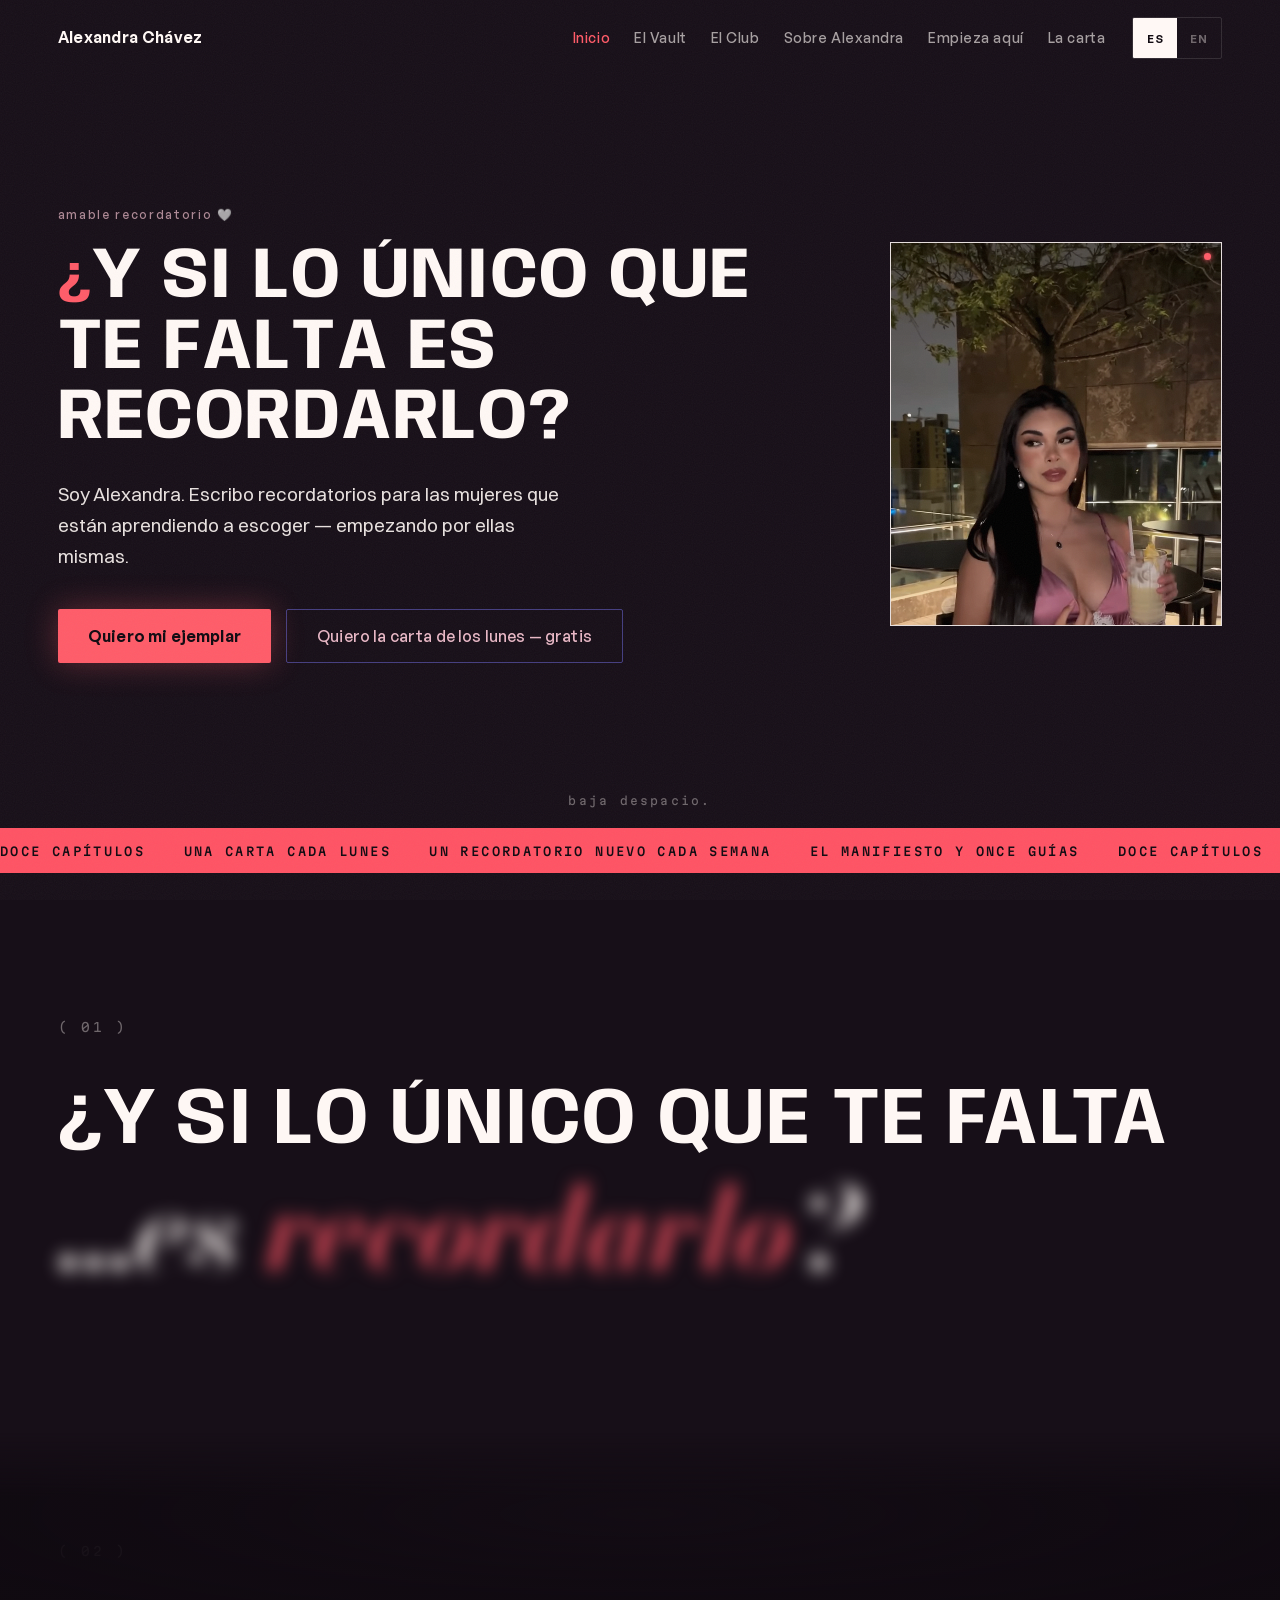
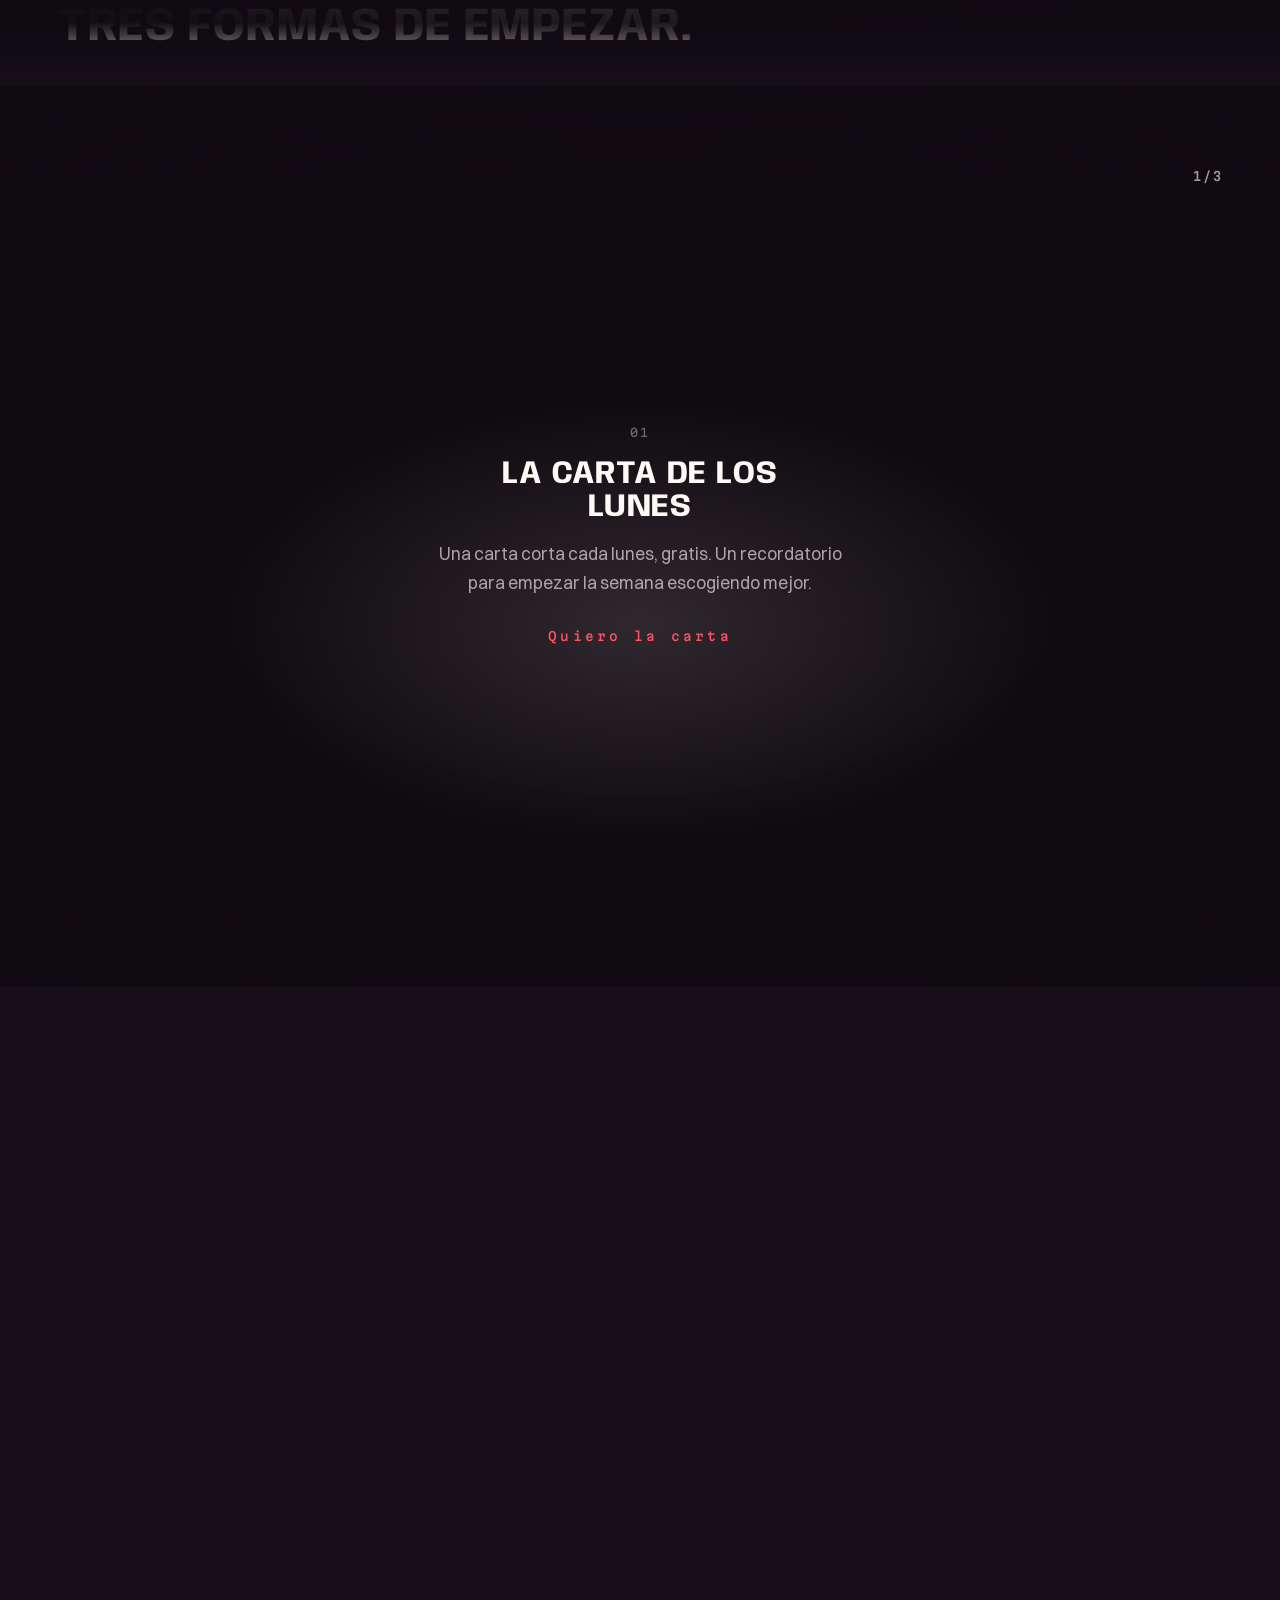
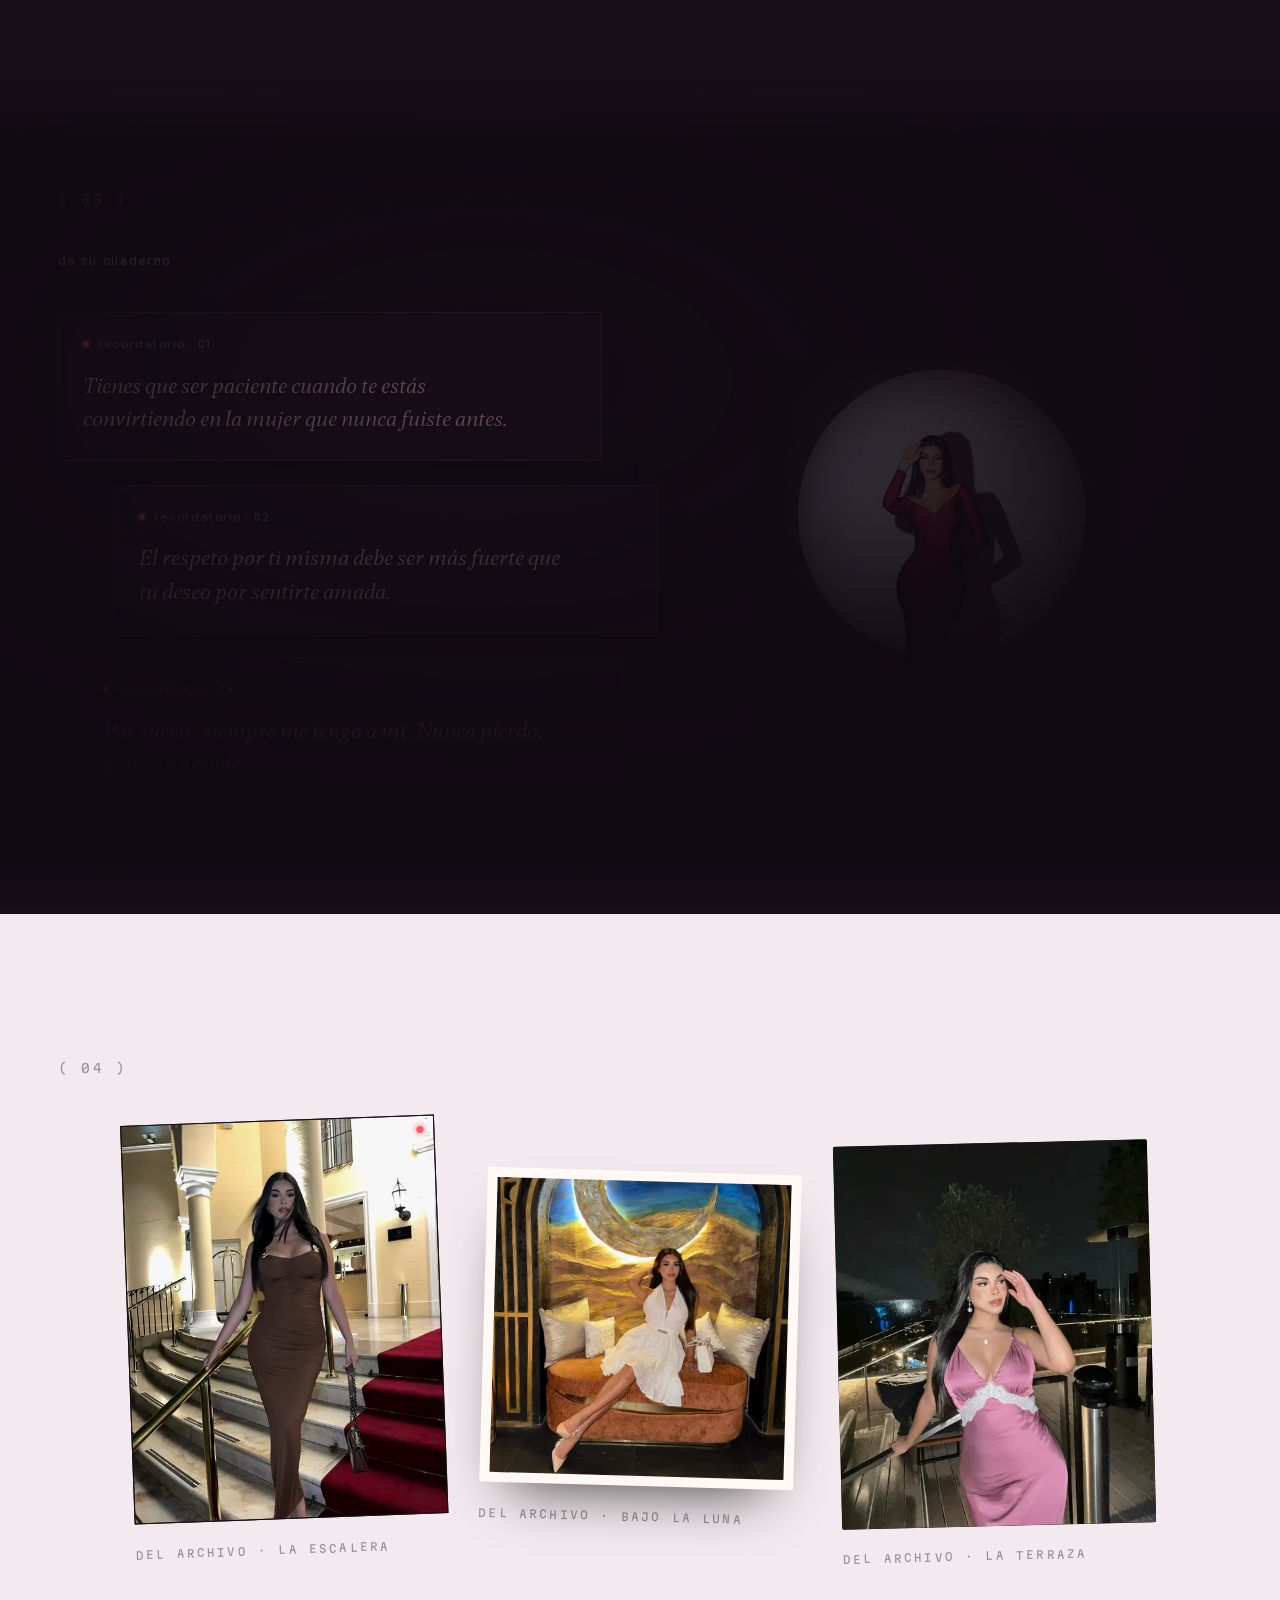
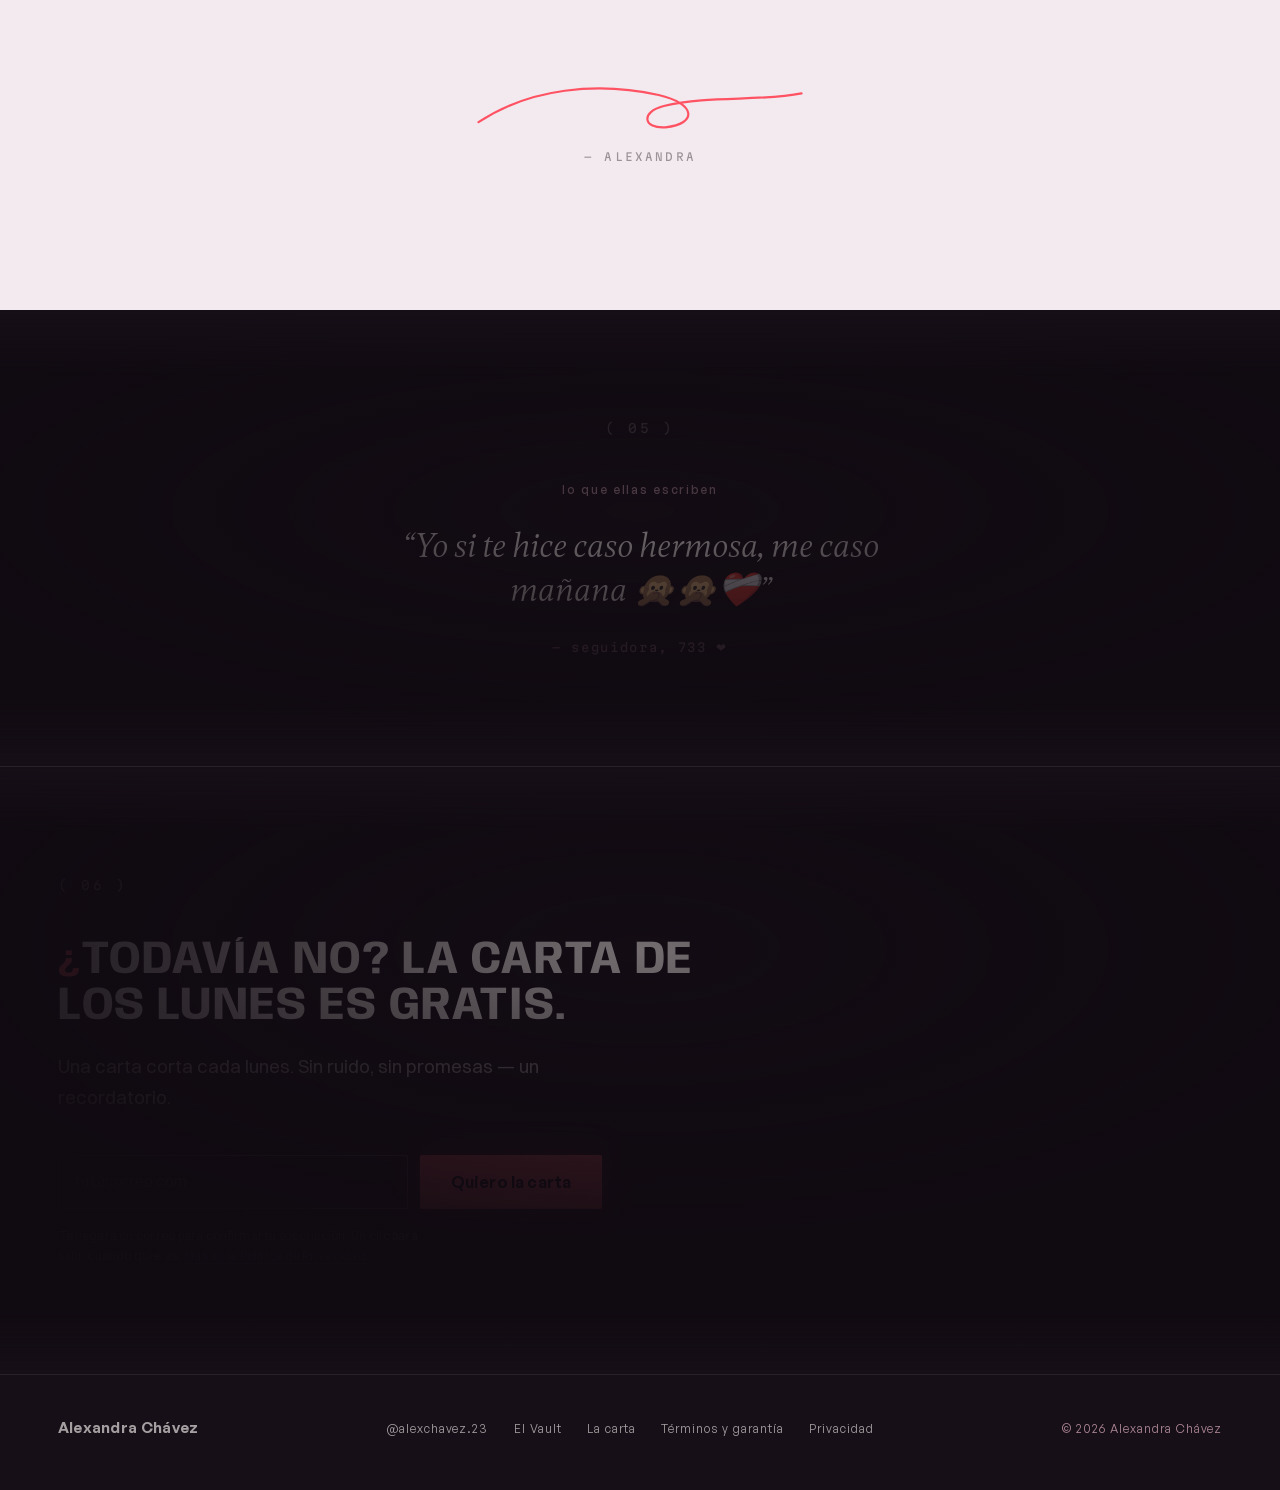
==== commit 31303b6a: "Kit form wiring + custom domain CNAME" ====
--- a/index.html
+++ b/index.html
@@ -386,9 +386,9 @@
     <h2 data-split data-i18n="home.letter.h2"><span class="qo">¿</span>Todavía no? La carta de los lunes es gratis.</h2>
     <p class="lede" data-i18n="home.letter.body">Una carta corta cada lunes. Sin ruido, sin promesas — un recordatorio.</p>
     <!-- FORM ENDPOINT: replace action="#" with the Kit/ConvertKit or FormSubmit endpoint before launch -->
-    <form class="letter__form" action="#" method="post">
+    <form class="letter__form" action="https://app.kit.com/forms/9803782/subscriptions" method="post" data-kit data-kit-success="Listo 🤍 Revisa tu correo y confirma tu suscripción — la carta llega los lunes.">
       <label class="sr-only" for="letter-email" data-i18n="home.letter.form.label">Tu correo</label>
-      <input type="email" id="letter-email" name="email" required autocomplete="email" placeholder="tu@correo.com" data-i18n-attr="placeholder:home.letter.form.placeholder">
+      <input type="email" id="letter-email" name="email_address" required autocomplete="email" placeholder="tu@correo.com" data-i18n-attr="placeholder:home.letter.form.placeholder">
       <button class="btn" type="submit" data-i18n="home.letter.form.button">Quiero la carta</button>
     </form>
     <p class="letter__privacy" data-i18n="home.letter.form.privacy">Te llegará un correo para confirmar tu suscripción. Un clic para salir, cuando quieras. <a href="privacidad.html">Más en la Política de Privacidad.</a></p>
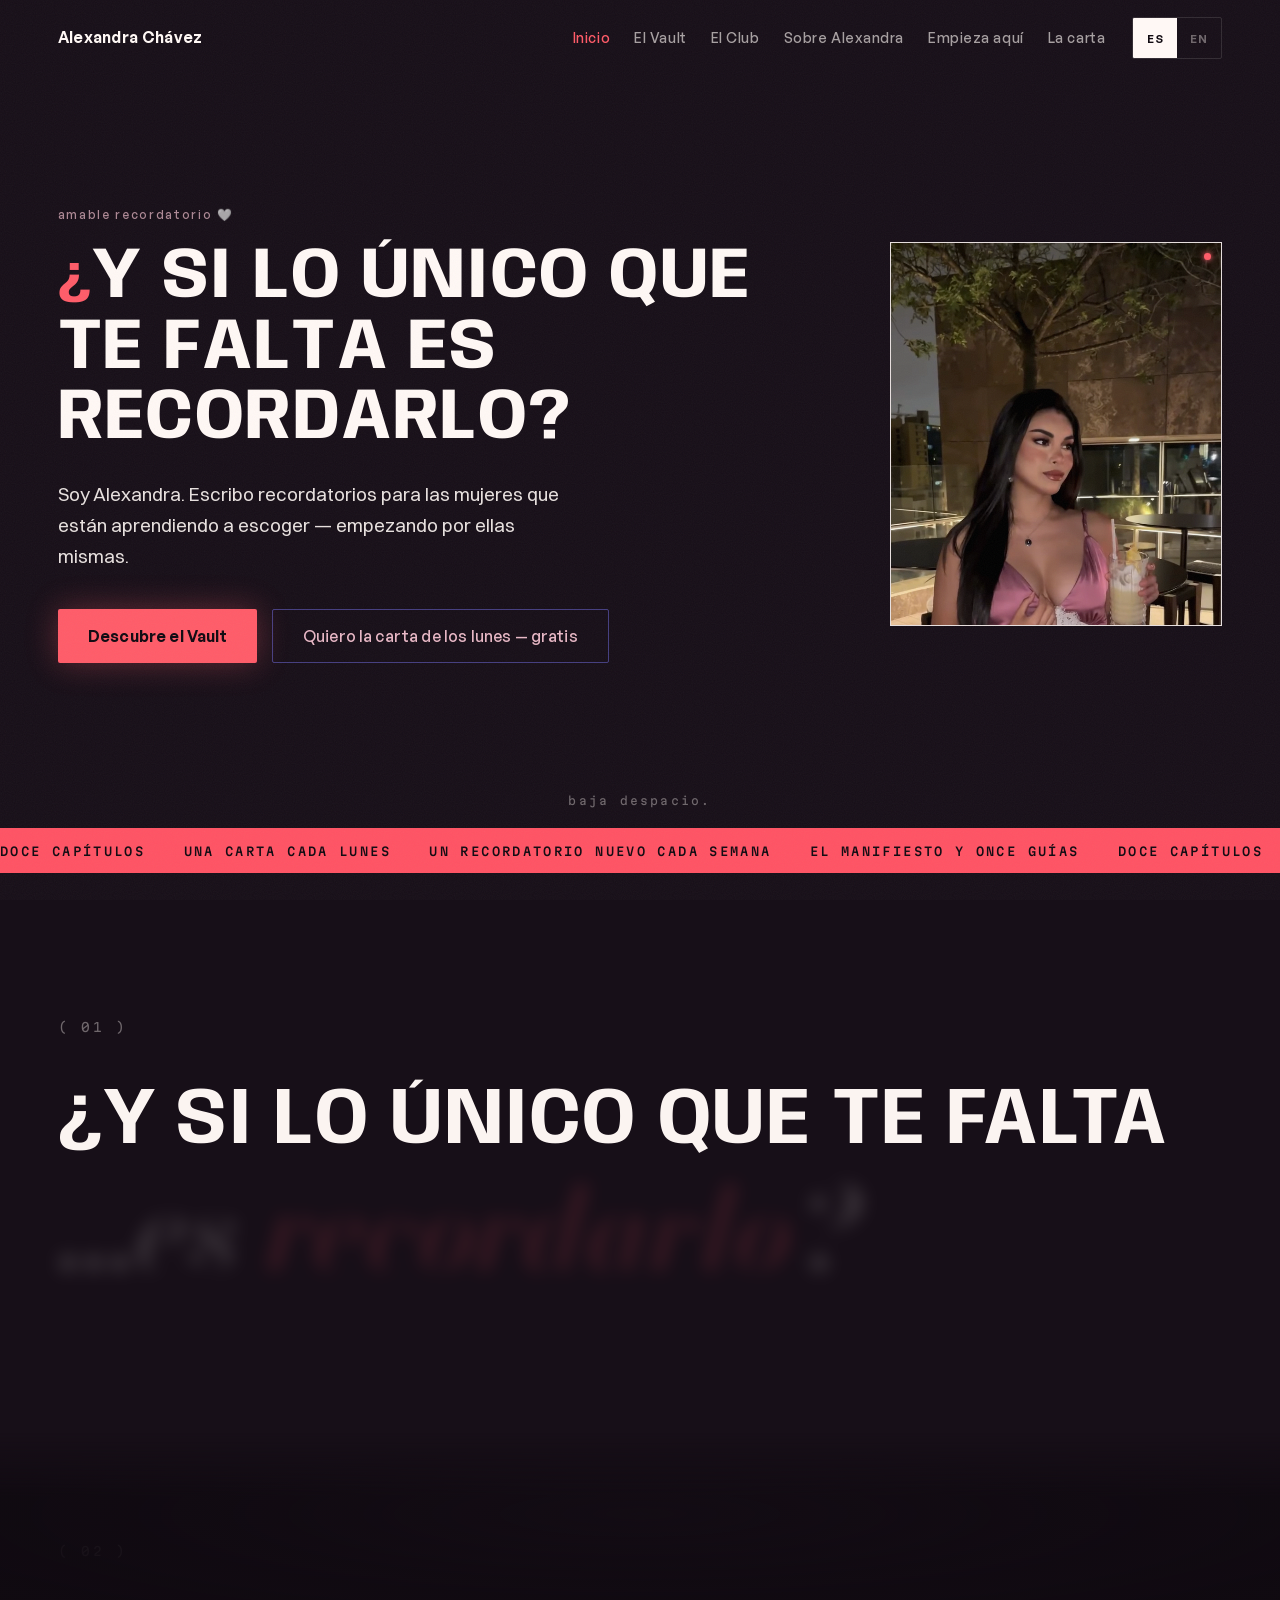
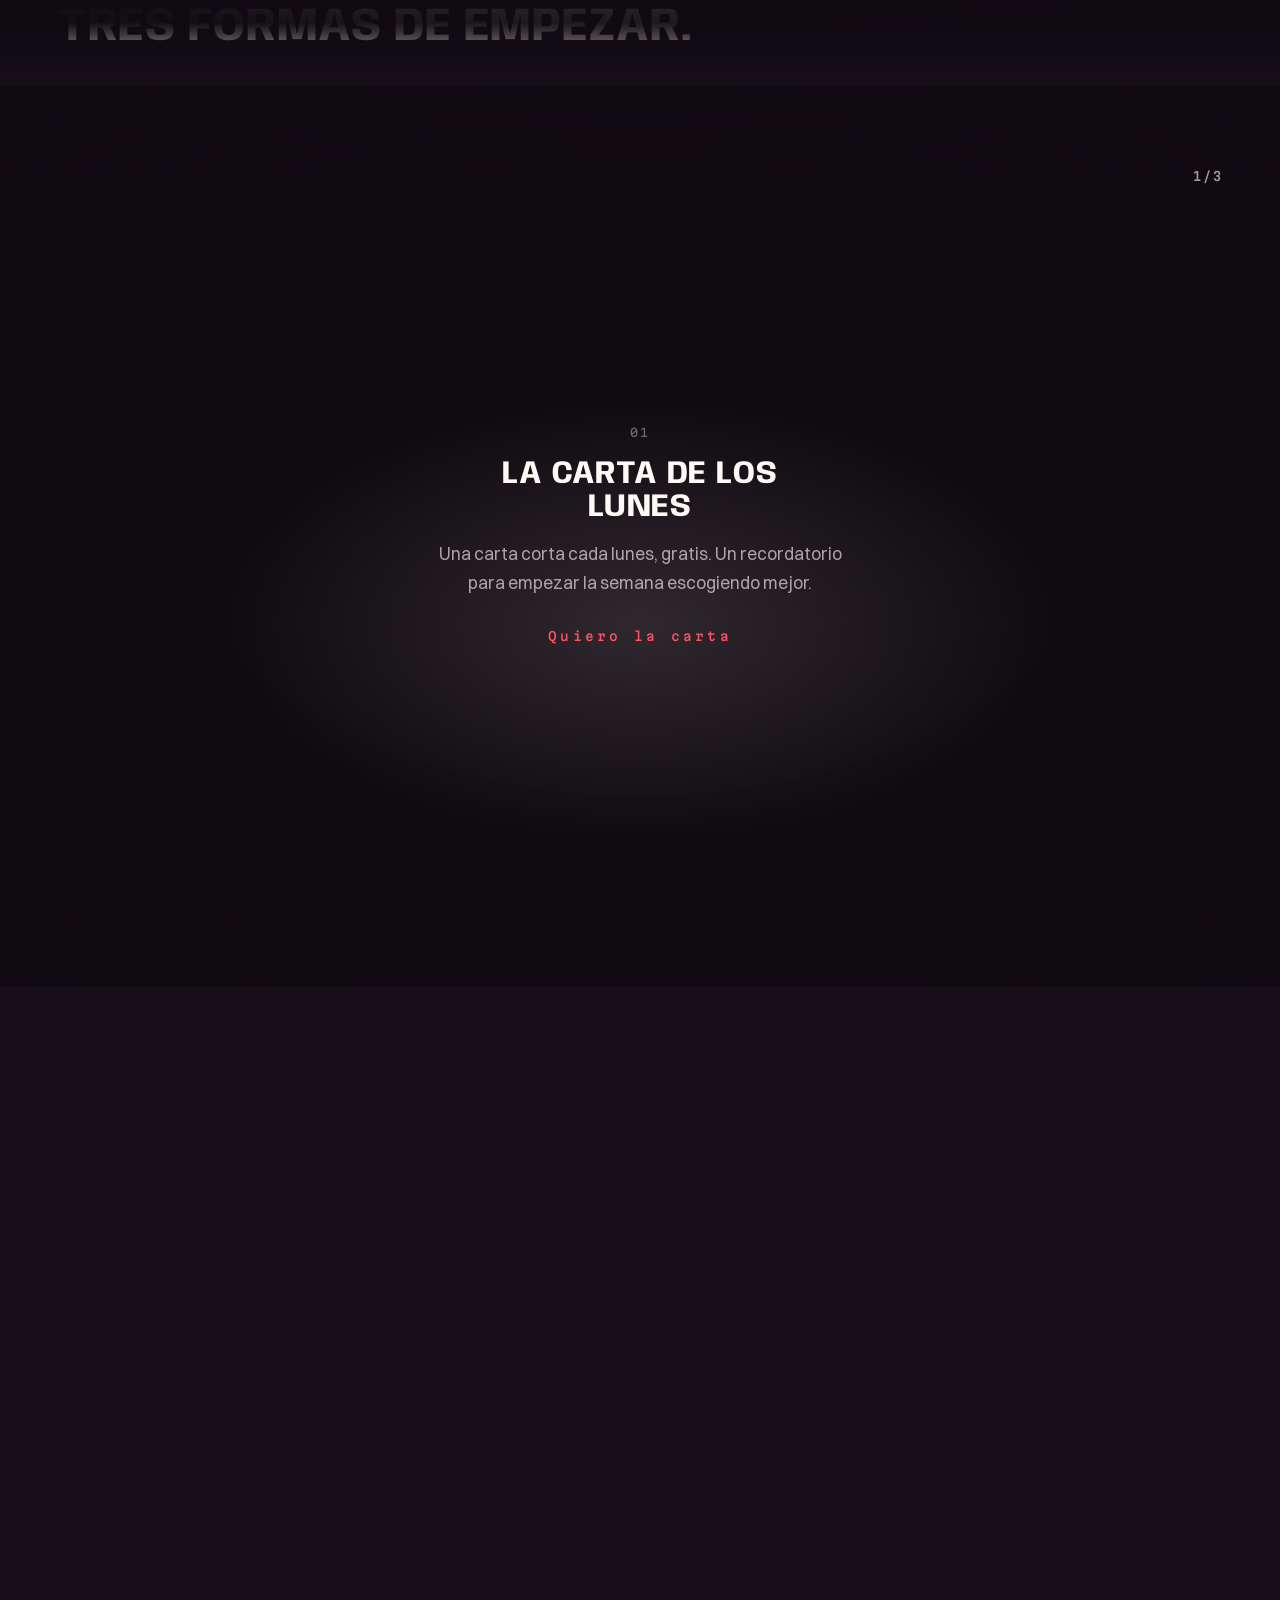
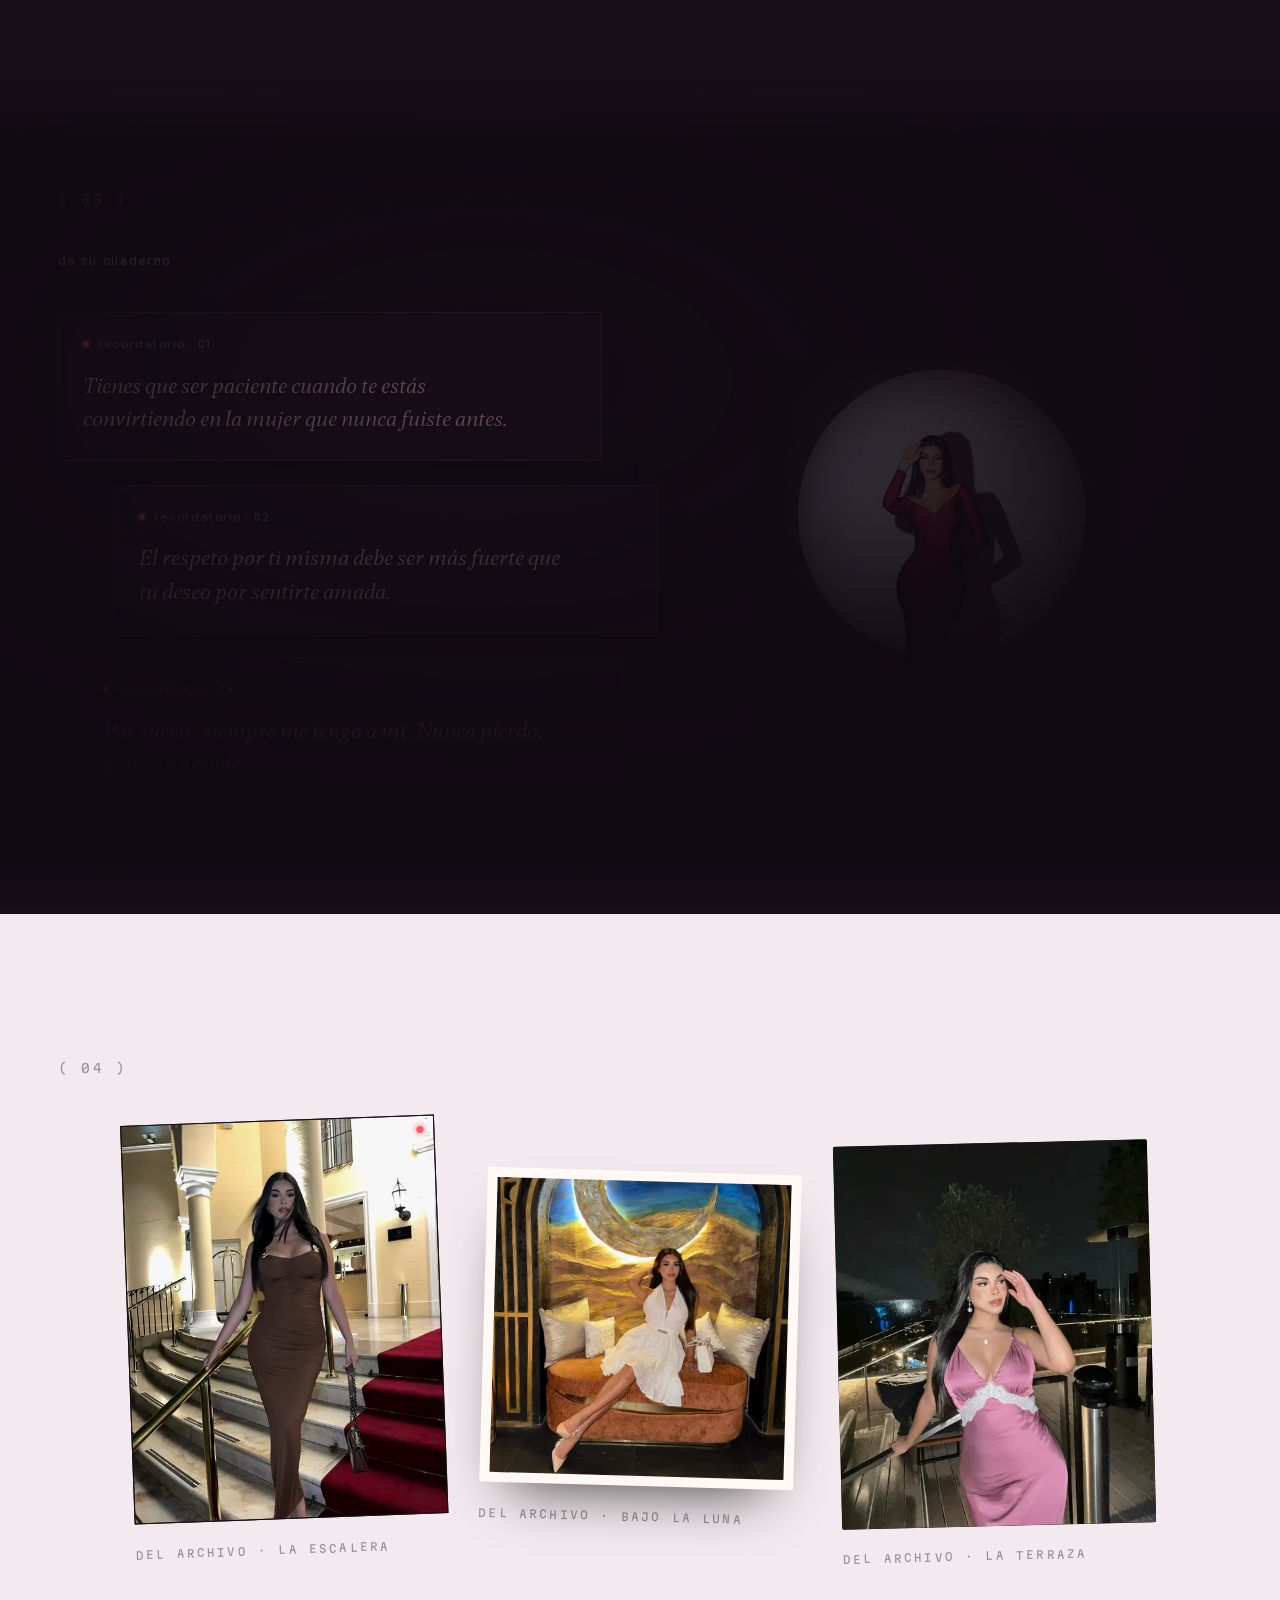
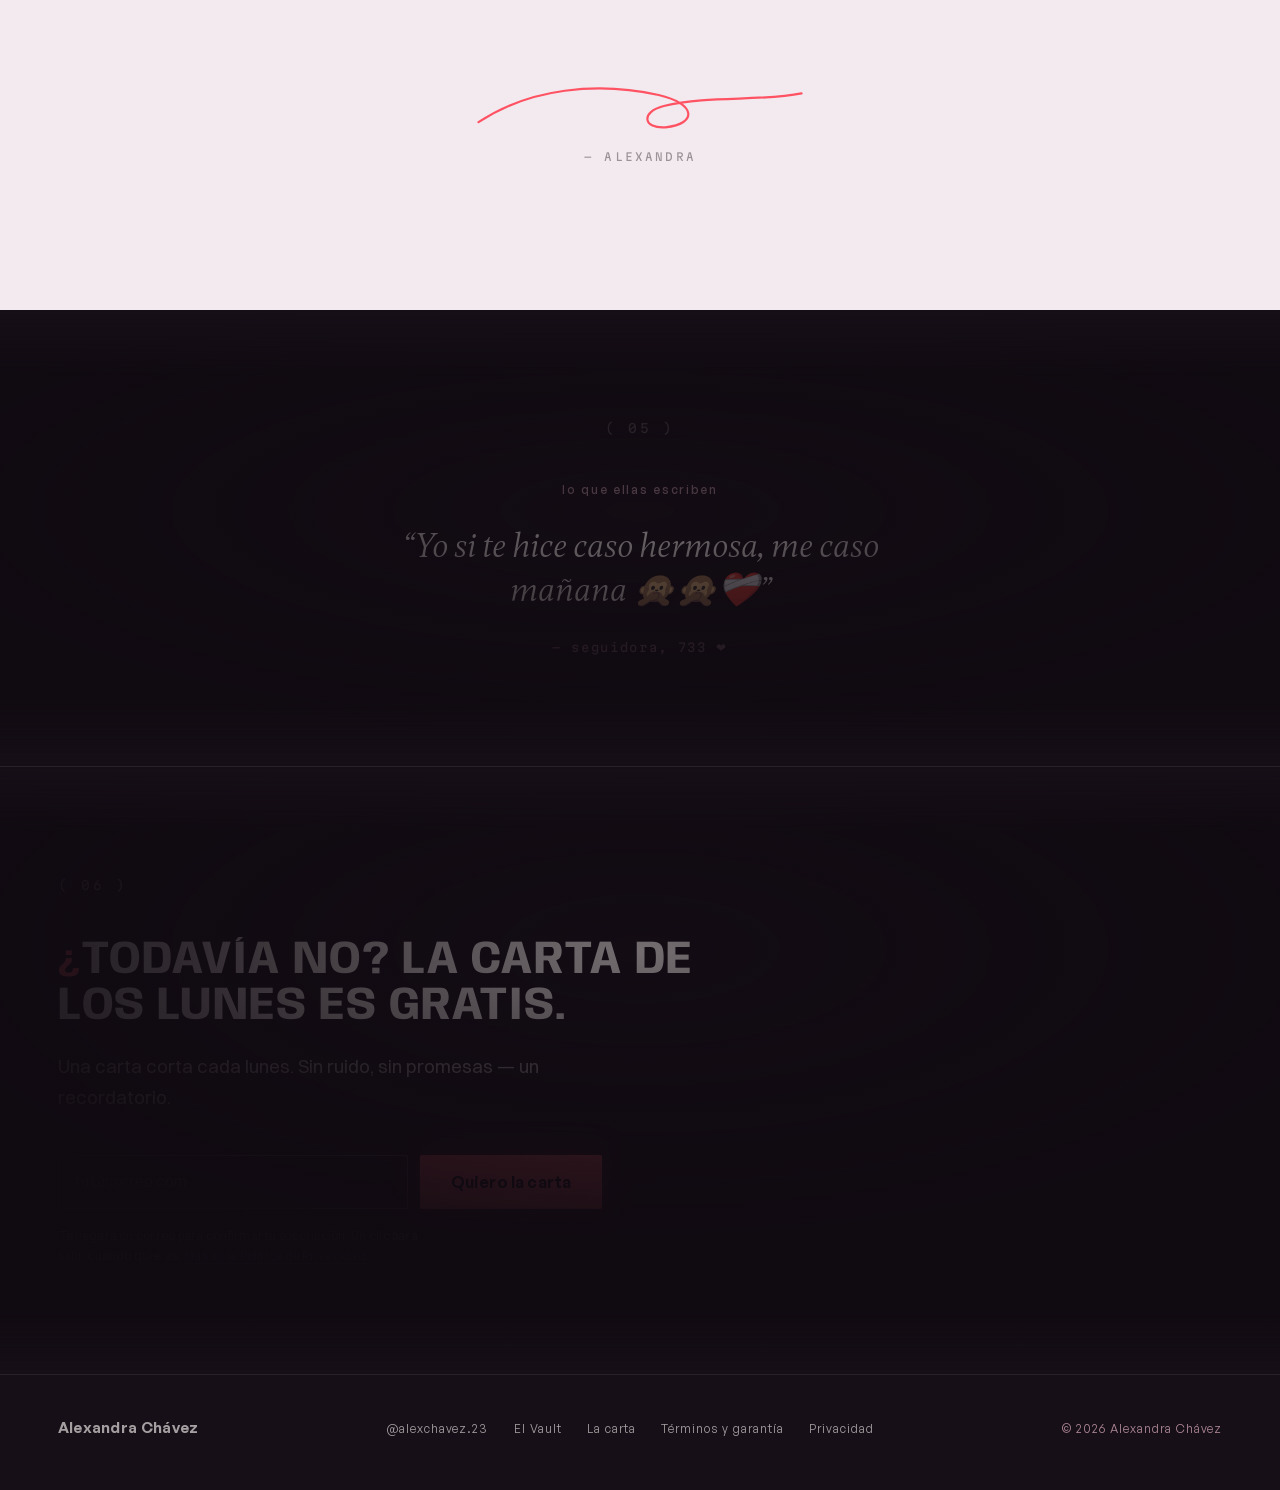
==== commit 2748640a: "Homepage CTA coherence fix" ====
--- a/index.html
+++ b/index.html
@@ -226,7 +226,7 @@
       <h1 class="v31-kinetic" data-v31-kinetic="load" data-i18n="home.hero.h1"><span class="qo">¿</span>Y si lo único que te falta es recordarlo?</h1>
       <p class="lede" data-i18n="home.hero.sub">Soy Alexandra. Escribo recordatorios para las mujeres que están aprendiendo a escoger — empezando por ellas mismas.</p>
       <div class="hero__ctas">
-        <a class="btn" href="vault.html" data-i18n="home.hero.cta.primary">Quiero mi ejemplar</a>
+        <a class="btn" href="vault.html" data-i18n="home.hero.cta.primary">Descubre el Vault</a>
         <a class="btn btn--ghost" href="carta.html" data-i18n="home.hero.cta.secondary">Quiero la carta de los lunes — gratis</a>
       </div>
     </div>
@@ -275,7 +275,7 @@
         <h3 data-i18n="home.paths.card2.title">El Vault</h3>
         <p class="path__body" data-i18n="home.paths.card2.body">La colección completa: doce capítulos — el Manifiesto y once guías — escritos para quedarse contigo. Se lee en tu teléfono. Es tuyo para siempre.</p>
         <p class="path__price" data-i18n="home.paths.card2.price">$97 fundador · o en 3&nbsp;cuotas</p>
-        <p class="path__go"><a class="v31-room__cue" href="vault.html" data-i18n="home.paths.card2.cta">Quiero mi ejemplar</a></p>
+        <p class="path__go"><a class="v31-room__cue" href="vault.html" data-i18n="home.paths.card2.cta">Descubre el Vault</a></p>
       </li>
       <li class="v31-room__item">
         <p class="v31-tag">03</p>
@@ -402,7 +402,7 @@
 <!-- ============ STICKY QUIET CTA BAR (mobile) ============ -->
 <div class="cta-bar" data-cta-bar>
   <p class="cta-bar__line" data-i18n="ctabar.line">El Vault abre a su ritmo, no al tuyo.</p>
-  <a class="btn btn--small" href="vault.html" data-i18n="ctabar.btn">Quiero mi ejemplar</a>
+  <a class="btn btn--small" href="vault.html" data-i18n="ctabar.btn">Descubre el Vault</a>
 </div>
 
 <!-- ============ FOOTER — shared verbatim + compliance M3/M5 legal links
@@ -456,7 +456,7 @@
   "home.hero.eyebrow": {"es":"Amable recordatorio 🤍","en":"A friendly reminder 🤍"},
   "home.hero.h1": {"es":"<span class=\"qo\">¿</span>Y si lo único que te falta es recordarlo?","en":"What if you already know — and only needed reminding?"},
   "home.hero.sub": {"es":"Soy Alexandra. Escribo recordatorios para las mujeres que están aprendiendo a escoger — empezando por ellas mismas.","en":"I'm Alexandra. I write reminders for women who are learning to choose — starting with themselves."},
-  "home.hero.cta.primary": {"es":"Quiero mi ejemplar","en":"I want my copy"},
+  "home.hero.cta.primary": {"es":"Descubre el Vault","en":"Discover the Vault"},
   "home.hero.cta.secondary": {"es":"Quiero la carta de los lunes — gratis","en":"I want the Monday letter — free"},
   "home.hero.scrollhint": {"es":"Baja despacio.","en":"Scroll slowly."},
   "home.blur.q": {"es":"¿Y si lo único que te falta","en":"What if you already know"},
@@ -468,7 +468,7 @@
   "home.paths.card2.title": {"es":"El Vault","en":"The Vault"},
   "home.paths.card2.body": {"es":"La colección completa: doce capítulos — el Manifiesto y once guías — escritos para quedarse contigo. Se lee en tu teléfono. Es tuyo para siempre.","en":"The complete collection: twelve chapters — the Manifesto and eleven guides — written to stay with you. Read it on your phone. Yours for good."},
   "home.paths.card2.price": {"es":"$97 fundador · o en 3&nbsp;cuotas","en":"$97 founder · or in 3&nbsp;payments"},
-  "home.paths.card2.cta": {"es":"Quiero mi ejemplar","en":"I want my copy"},
+  "home.paths.card2.cta": {"es":"Descubre el Vault","en":"Discover the Vault"},
   "home.paths.card3.title": {"es":"El Club Recordatorio","en":"The Club Recordatorio"},
   "home.paths.card3.body": {"es":"Un recordatorio nuevo cada semana, el archivo completo y un círculo de mujeres en el mismo proceso.","en":"A new reminder every week, the full archive, and a circle of women in the same process."},
   "home.paths.card3.price": {"es":"Desde $27/mes","en":"From $27/month"},
@@ -503,7 +503,7 @@
   "footer.legal.terms": {"es":"Términos y garantía","en":"Terms &amp; guarantee"},
   "footer.legal.privacy": {"es":"Privacidad","en":"Privacy"},
   "ctabar.line": {"es":"El Vault abre a su ritmo, no al tuyo.","en":"The Vault opens at her pace, not yours."},
-  "ctabar.btn":  {"es":"Quiero mi ejemplar","en":"I want my copy"}
+  "ctabar.btn":  {"es":"Descubre el Vault","en":"Discover the Vault"}
 }
 </script>
 
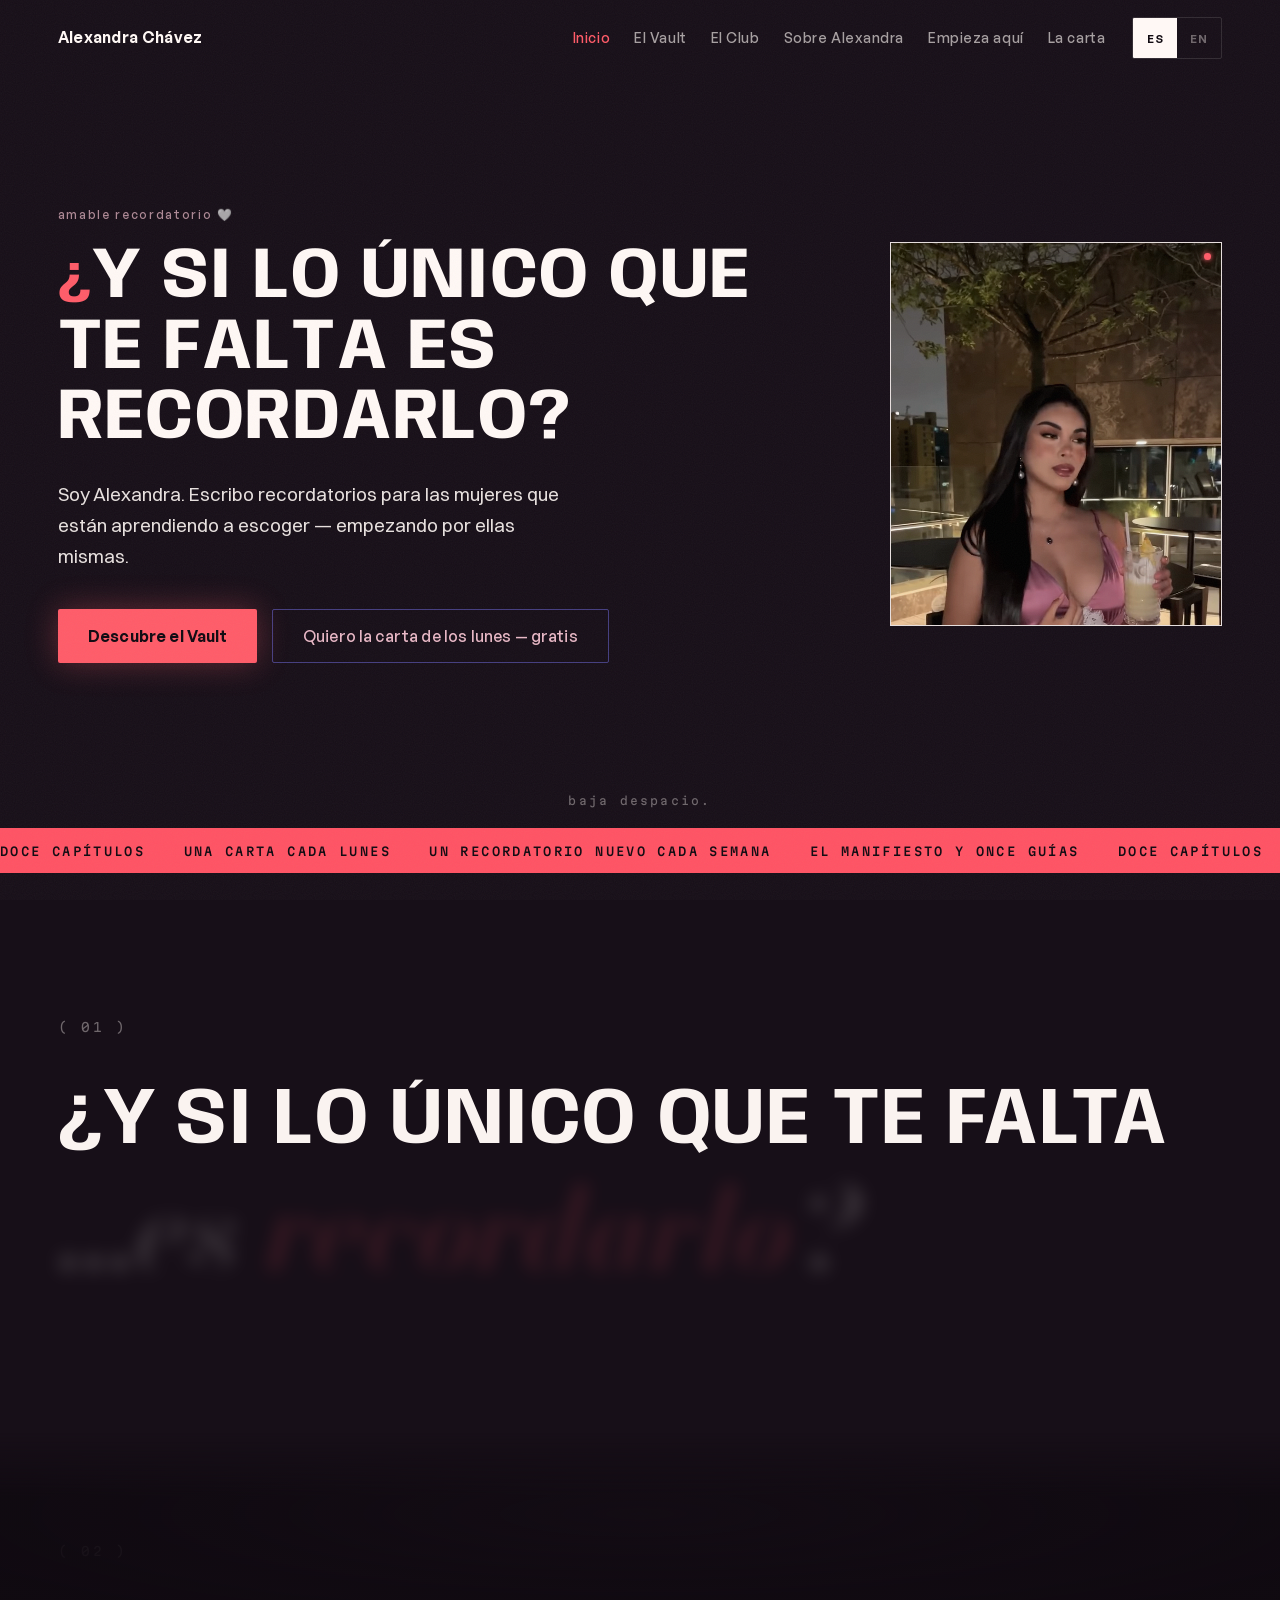
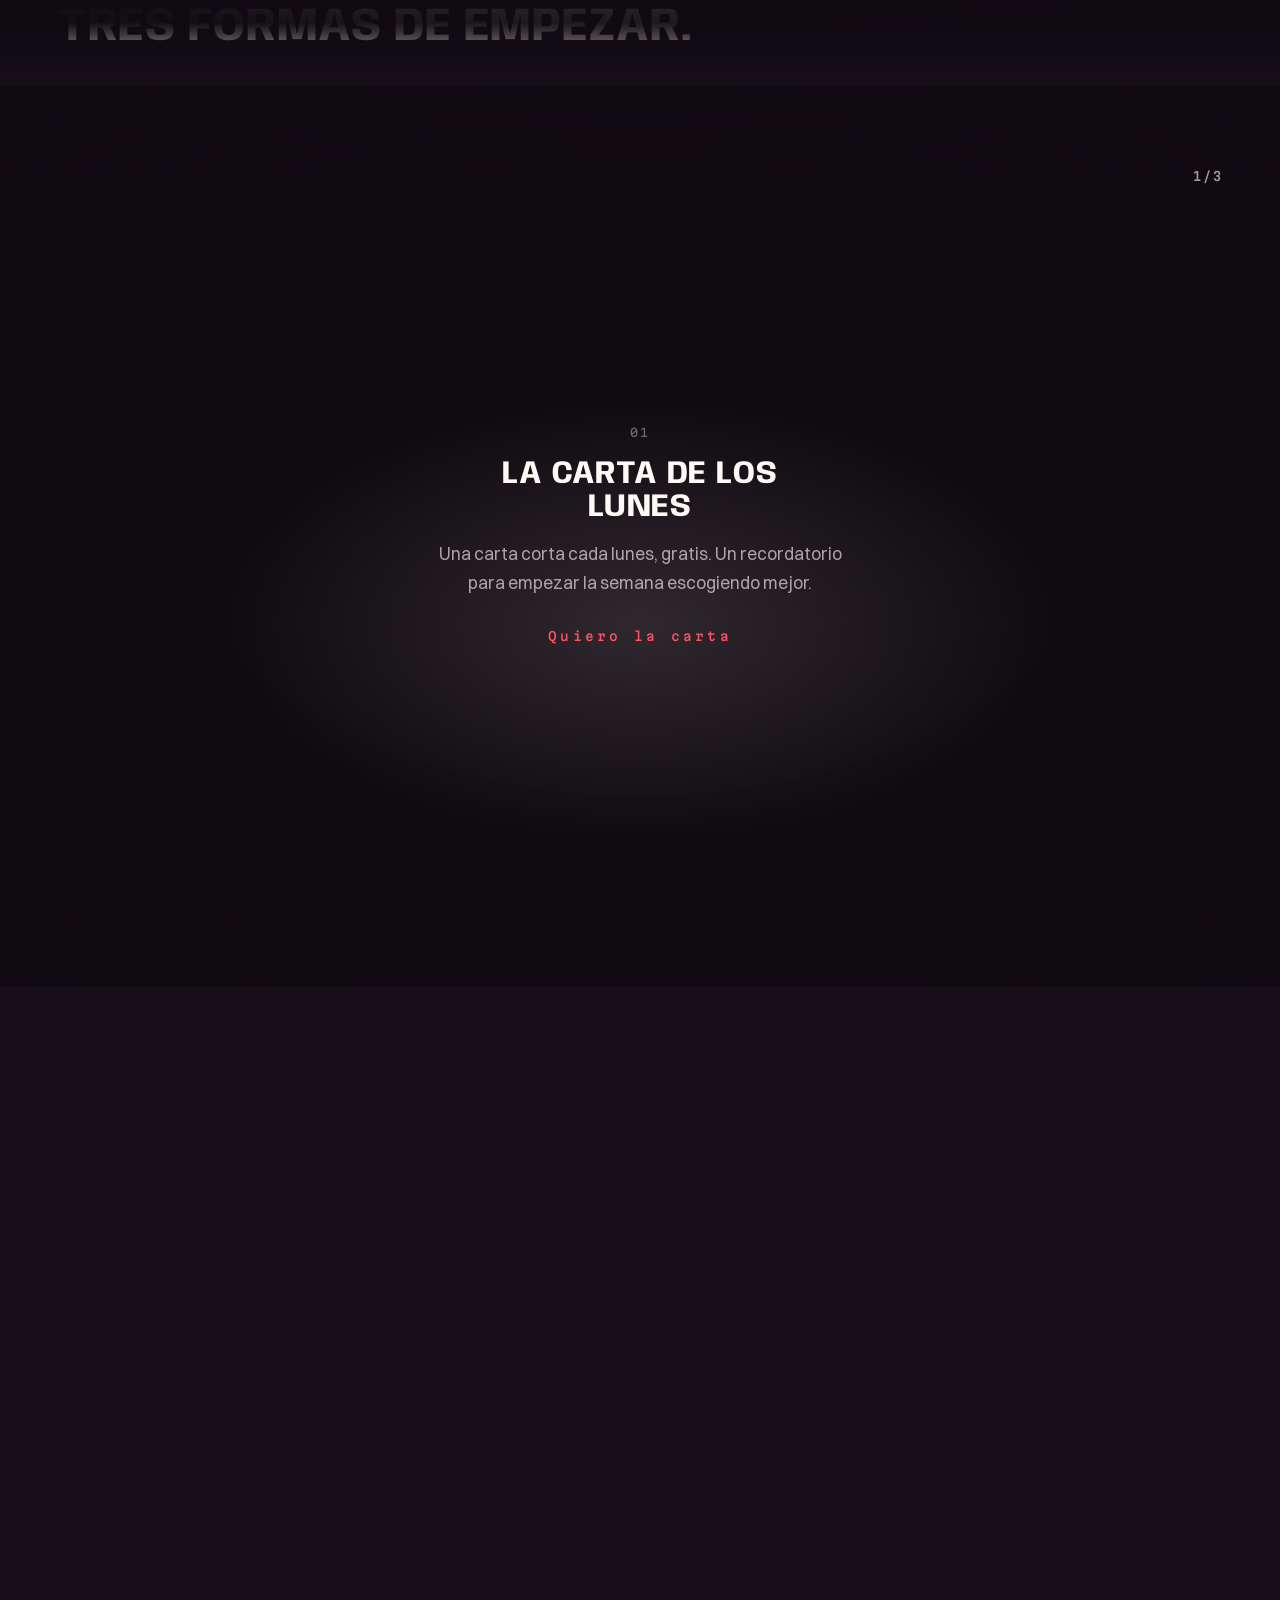
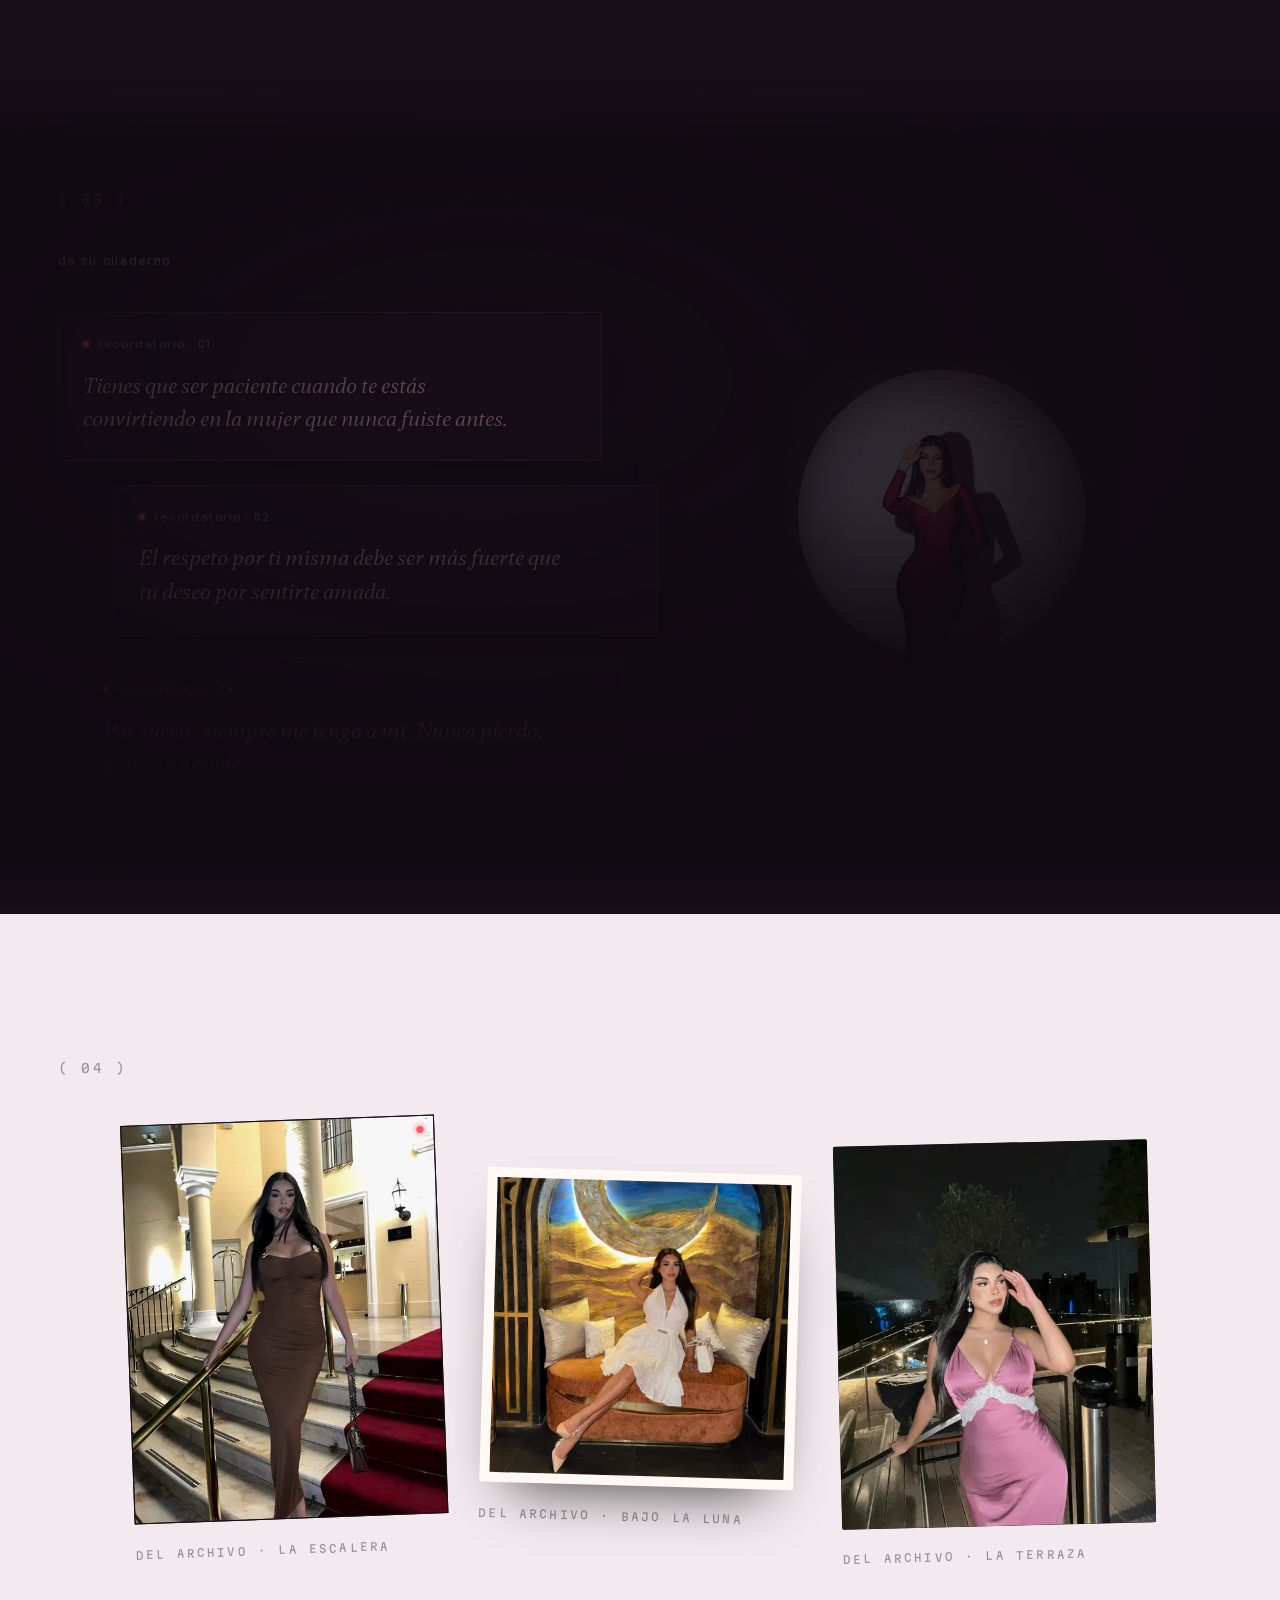
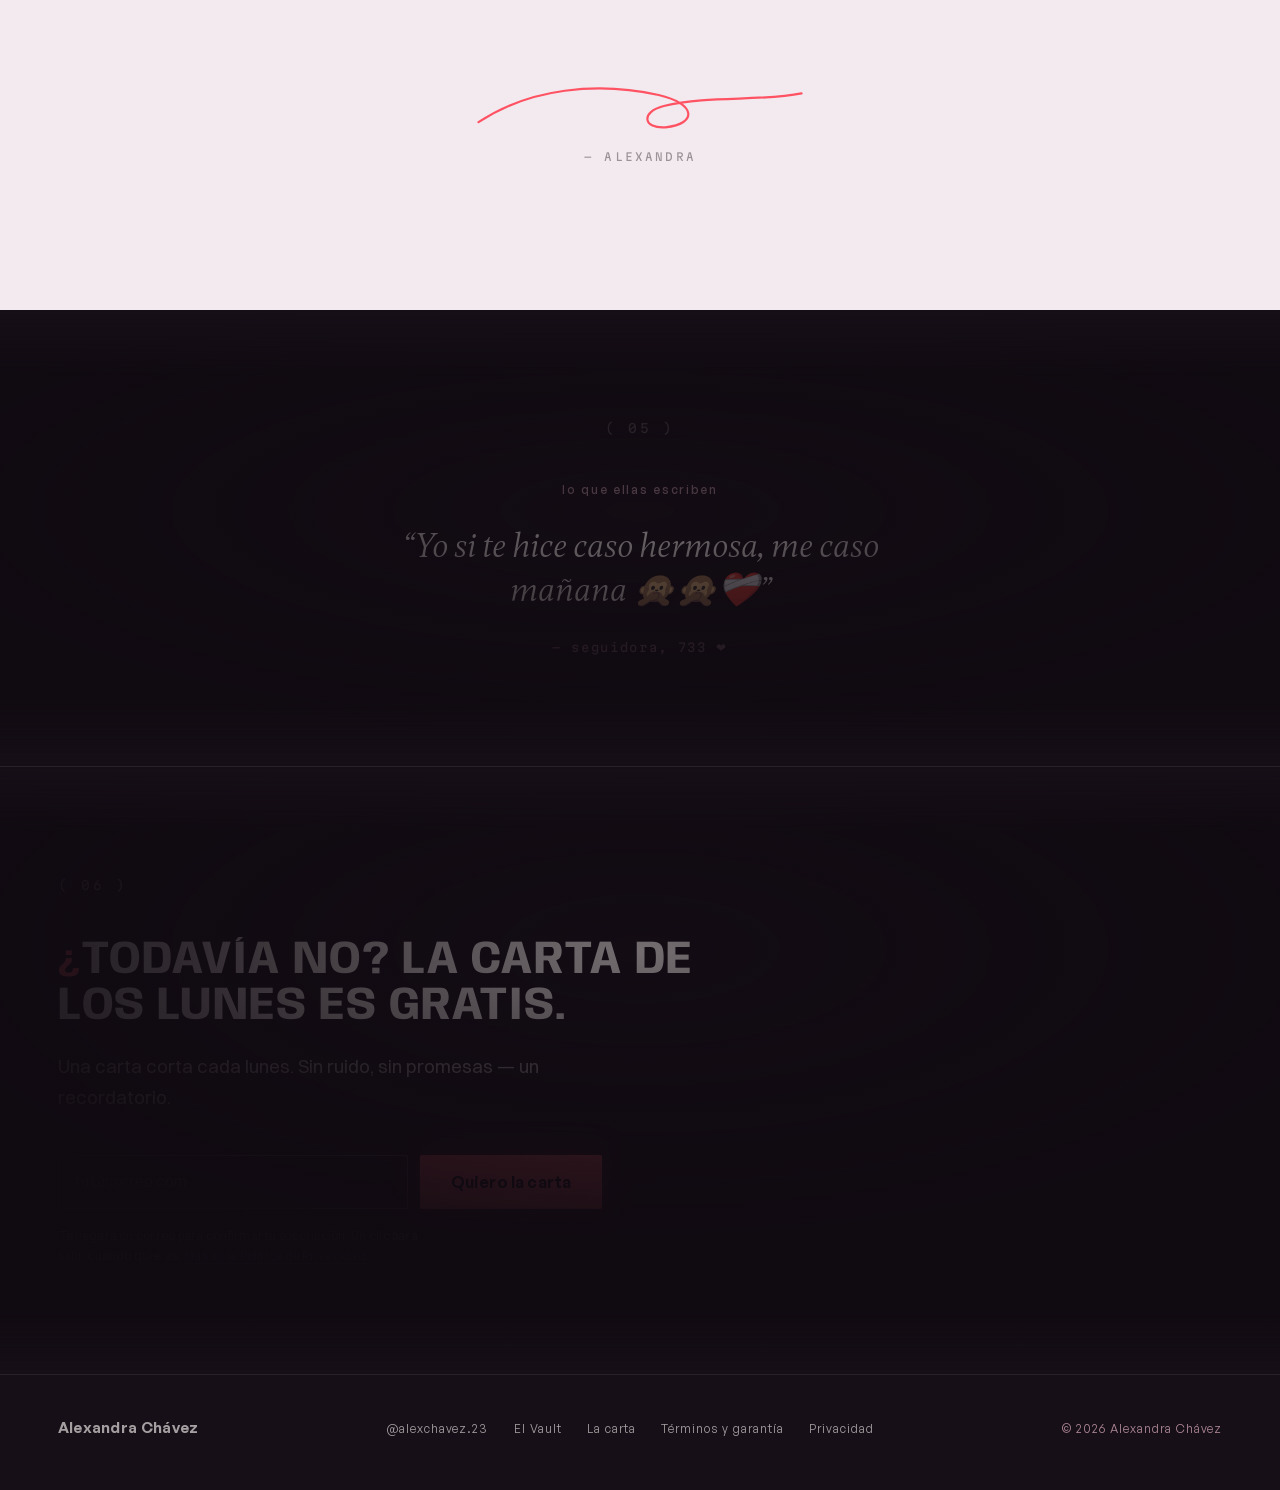
==== commit fdef11db: "Strip visible prices for pre-launch" ====
--- a/index.html
+++ b/index.html
@@ -274,14 +274,14 @@
         <p class="v31-tag">02</p>
         <h3 data-i18n="home.paths.card2.title">El Vault</h3>
         <p class="path__body" data-i18n="home.paths.card2.body">La colección completa: doce capítulos — el Manifiesto y once guías — escritos para quedarse contigo. Se lee en tu teléfono. Es tuyo para siempre.</p>
-        <p class="path__price" data-i18n="home.paths.card2.price">$97 fundador · o en 3&nbsp;cuotas</p>
+        <p class="path__price" data-i18n="home.paths.card2.price">Precio fundador · se anuncia al abrir</p>
         <p class="path__go"><a class="v31-room__cue" href="vault.html" data-i18n="home.paths.card2.cta">Descubre el Vault</a></p>
       </li>
       <li class="v31-room__item">
         <p class="v31-tag">03</p>
         <h3 data-i18n="home.paths.card3.title">El Club Recordatorio</h3>
         <p class="path__body" data-i18n="home.paths.card3.body">Un recordatorio nuevo cada semana, el archivo completo y un círculo de mujeres en el mismo proceso.</p>
-        <p class="path__price" data-i18n="home.paths.card3.price">Desde $27/mes</p>
+        <p class="path__price" data-i18n="home.paths.card3.price">Abre después del Vault</p>
         <p class="path__go"><a class="v31-room__cue" href="membership.html" data-i18n="home.paths.card3.cta">Empiezo hoy</a></p>
       </li>
     </ol>
@@ -467,11 +467,11 @@
   "home.paths.card1.cta": {"es":"Quiero la carta","en":"I want the letter"},
   "home.paths.card2.title": {"es":"El Vault","en":"The Vault"},
   "home.paths.card2.body": {"es":"La colección completa: doce capítulos — el Manifiesto y once guías — escritos para quedarse contigo. Se lee en tu teléfono. Es tuyo para siempre.","en":"The complete collection: twelve chapters — the Manifesto and eleven guides — written to stay with you. Read it on your phone. Yours for good."},
-  "home.paths.card2.price": {"es":"$97 fundador · o en 3&nbsp;cuotas","en":"$97 founder · or in 3&nbsp;payments"},
+  "home.paths.card2.price": {"es":"Precio fundador · se anuncia al abrir","en":"Founder price · announced at opening"},
   "home.paths.card2.cta": {"es":"Descubre el Vault","en":"Discover the Vault"},
   "home.paths.card3.title": {"es":"El Club Recordatorio","en":"The Club Recordatorio"},
   "home.paths.card3.body": {"es":"Un recordatorio nuevo cada semana, el archivo completo y un círculo de mujeres en el mismo proceso.","en":"A new reminder every week, the full archive, and a circle of women in the same process."},
-  "home.paths.card3.price": {"es":"Desde $27/mes","en":"From $27/month"},
+  "home.paths.card3.price": {"es":"Abre después del Vault","en":"Opens after the Vault"},
   "home.paths.card3.cta": {"es":"Empiezo hoy","en":"I start today"},
   "home.reminders.eyebrow": {"es":"De su cuaderno","en":"From her notebook"},
   "home.reminders.card1.label": {"es":"Recordatorio · 01","en":"Reminder · 01"},
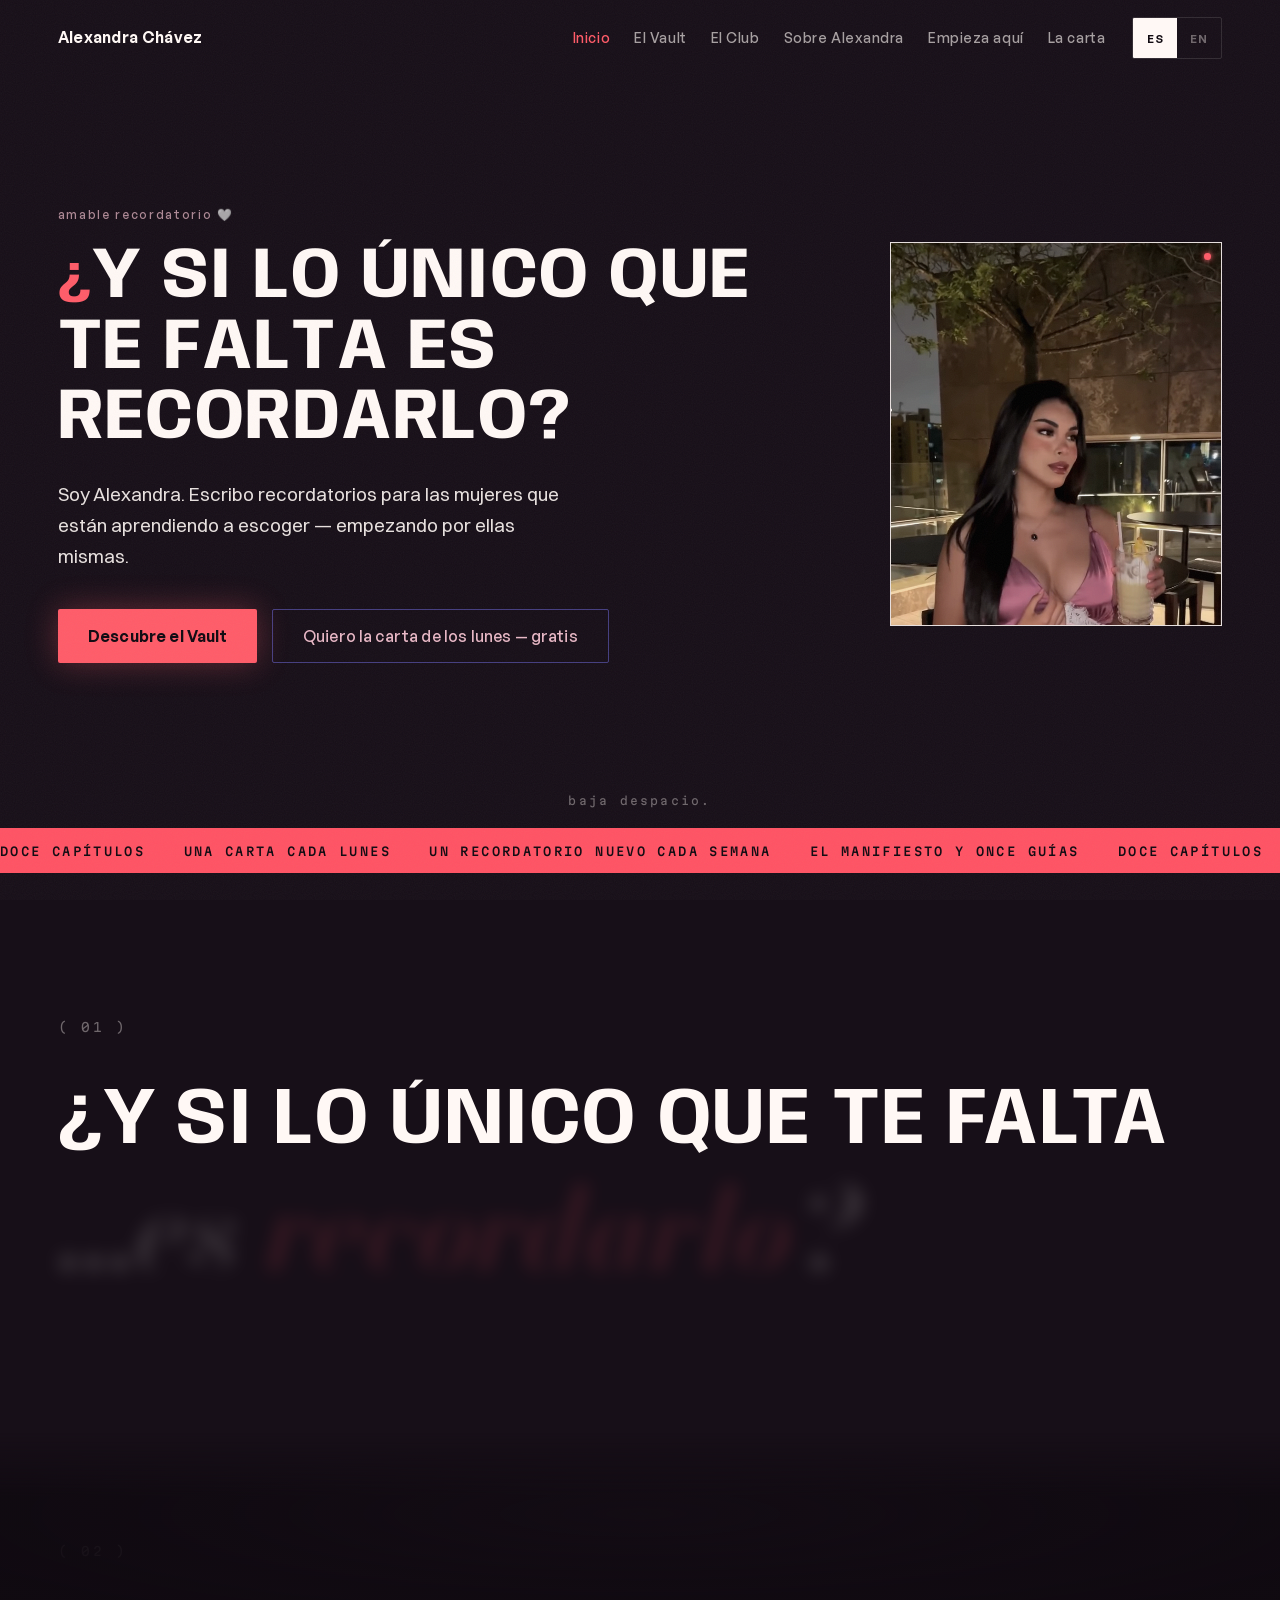
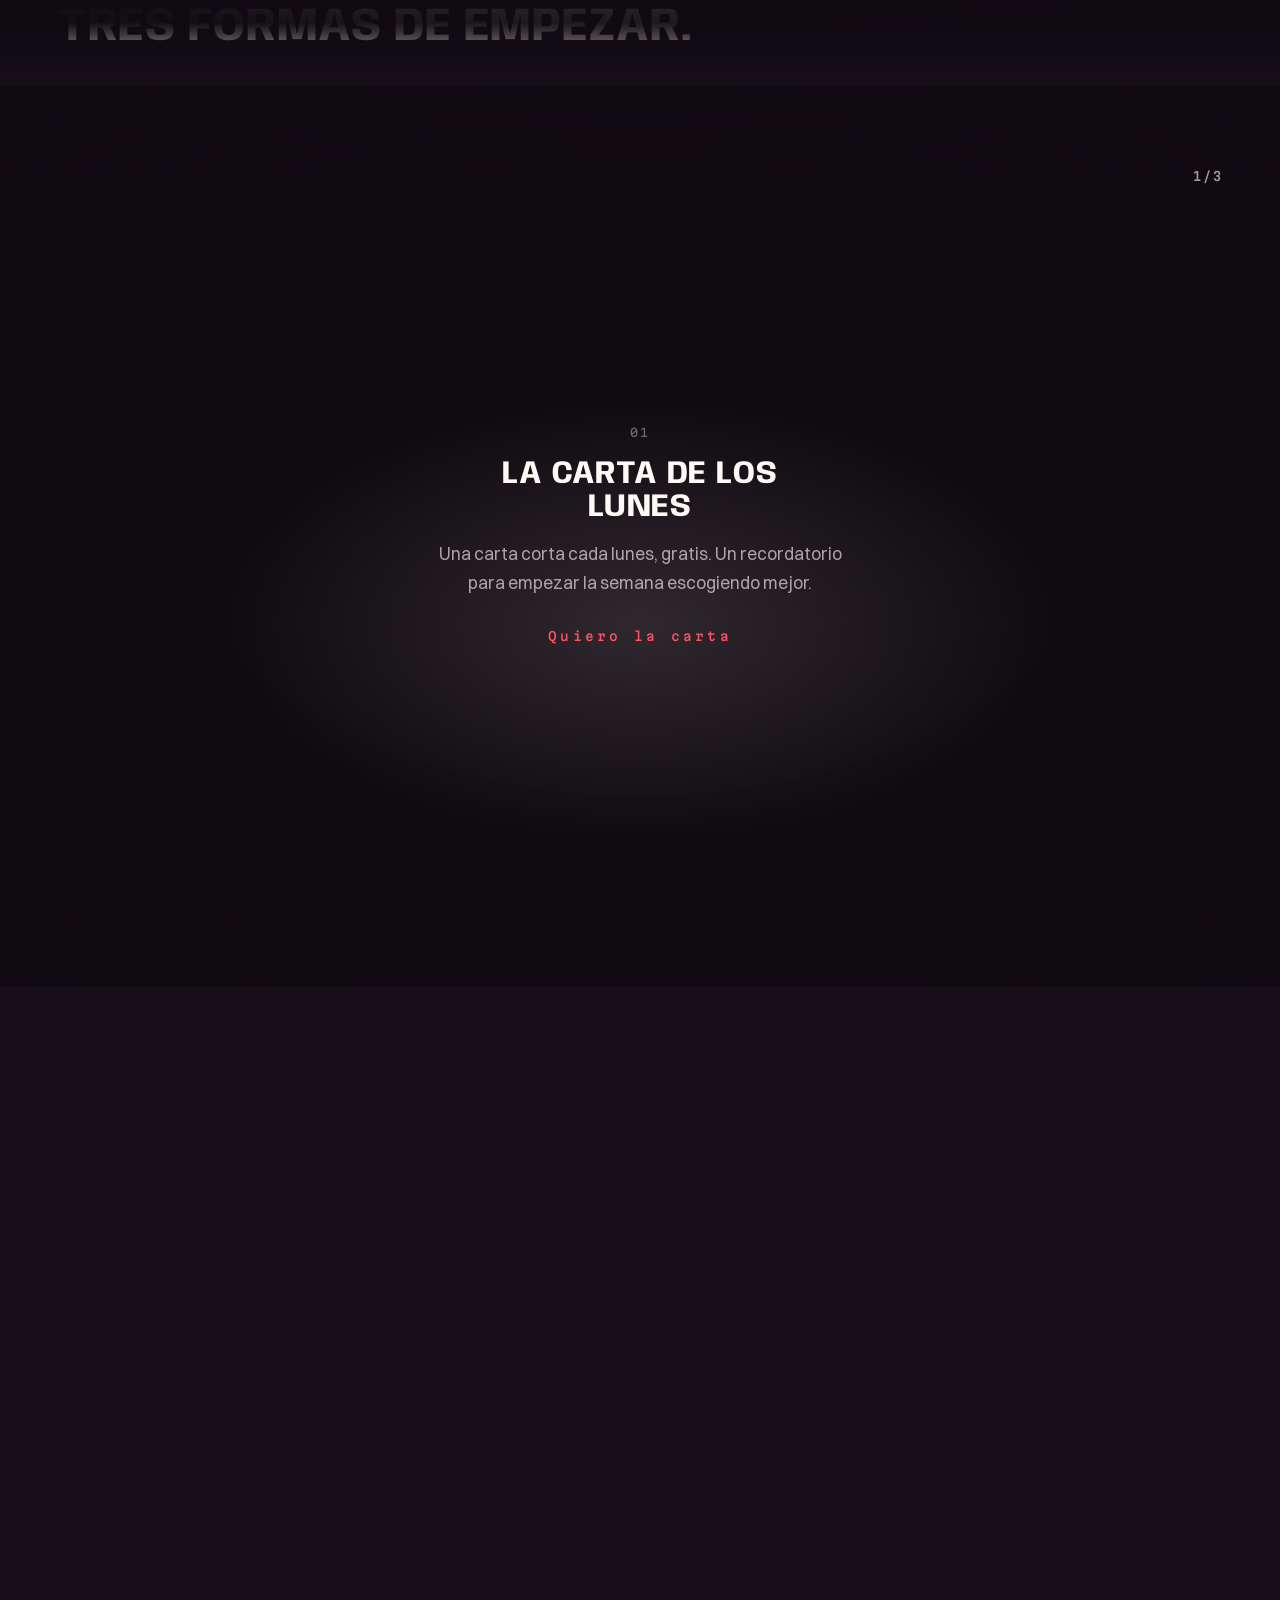
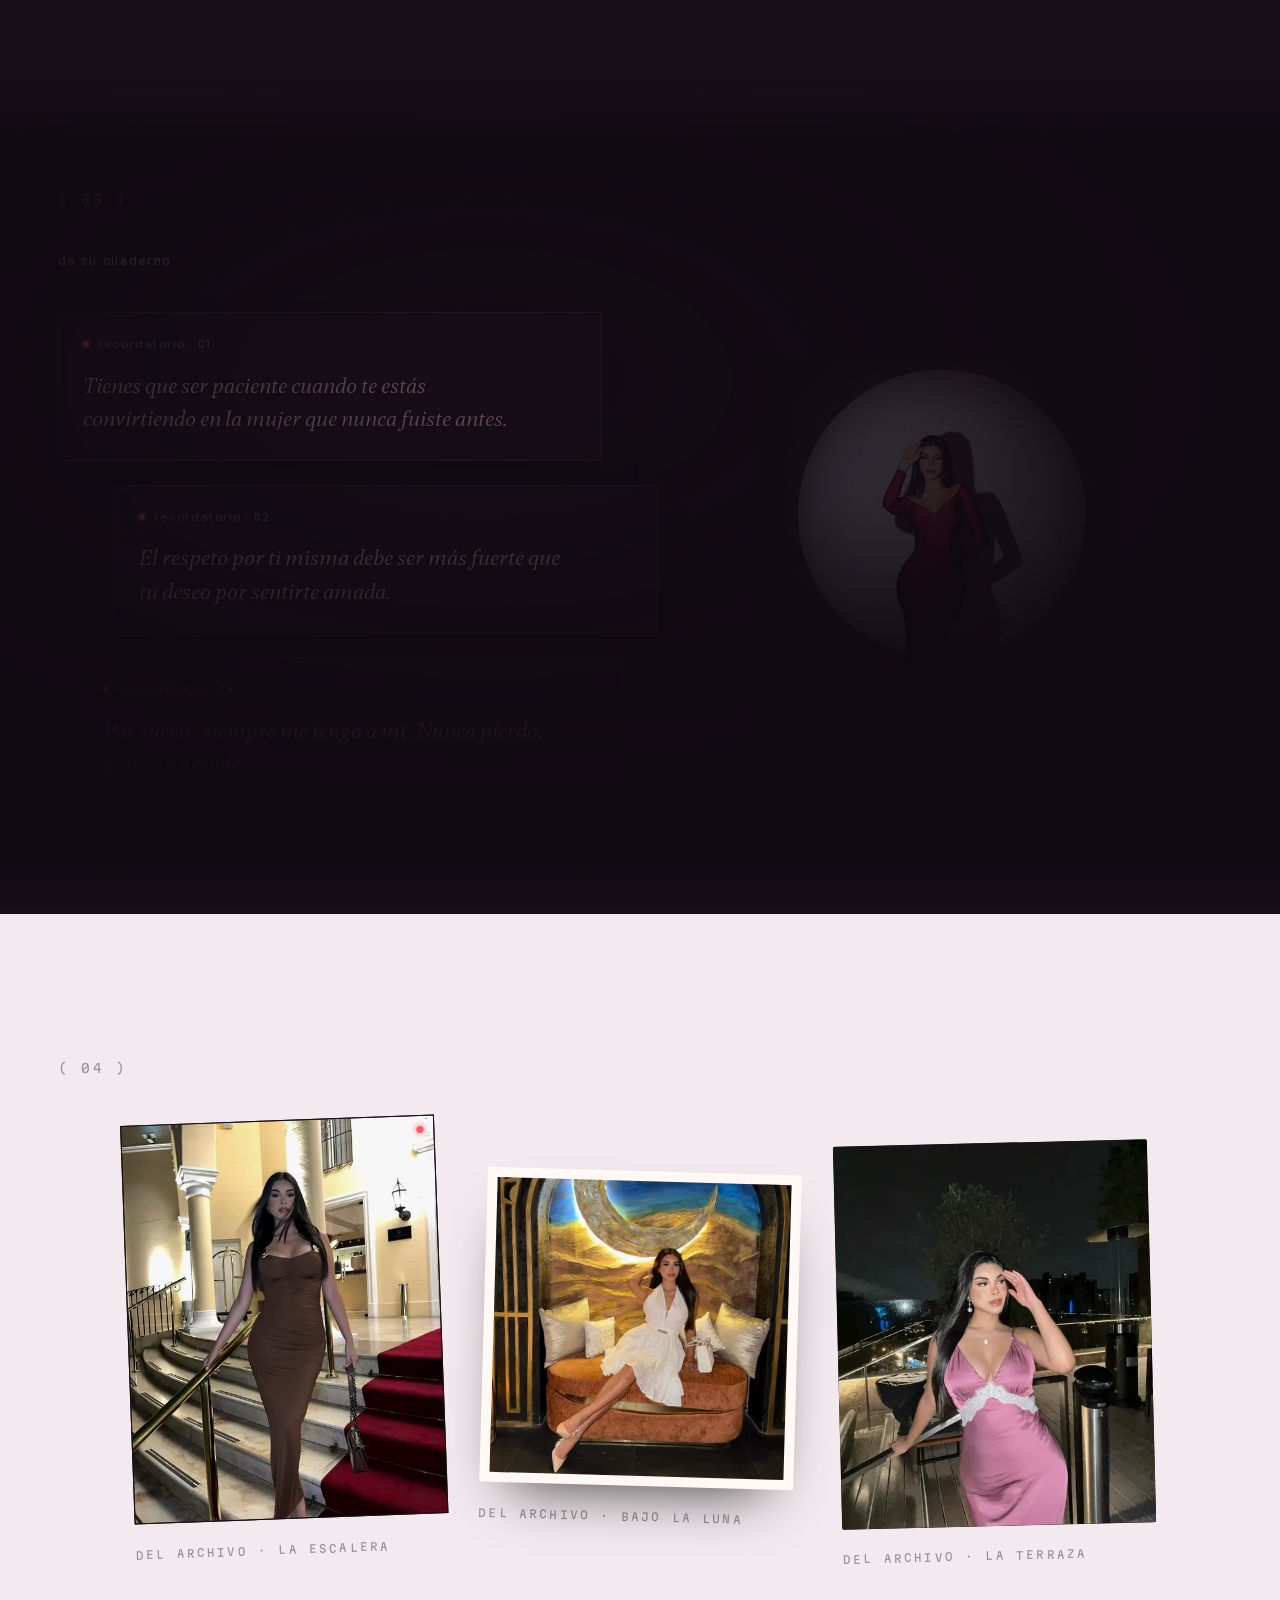
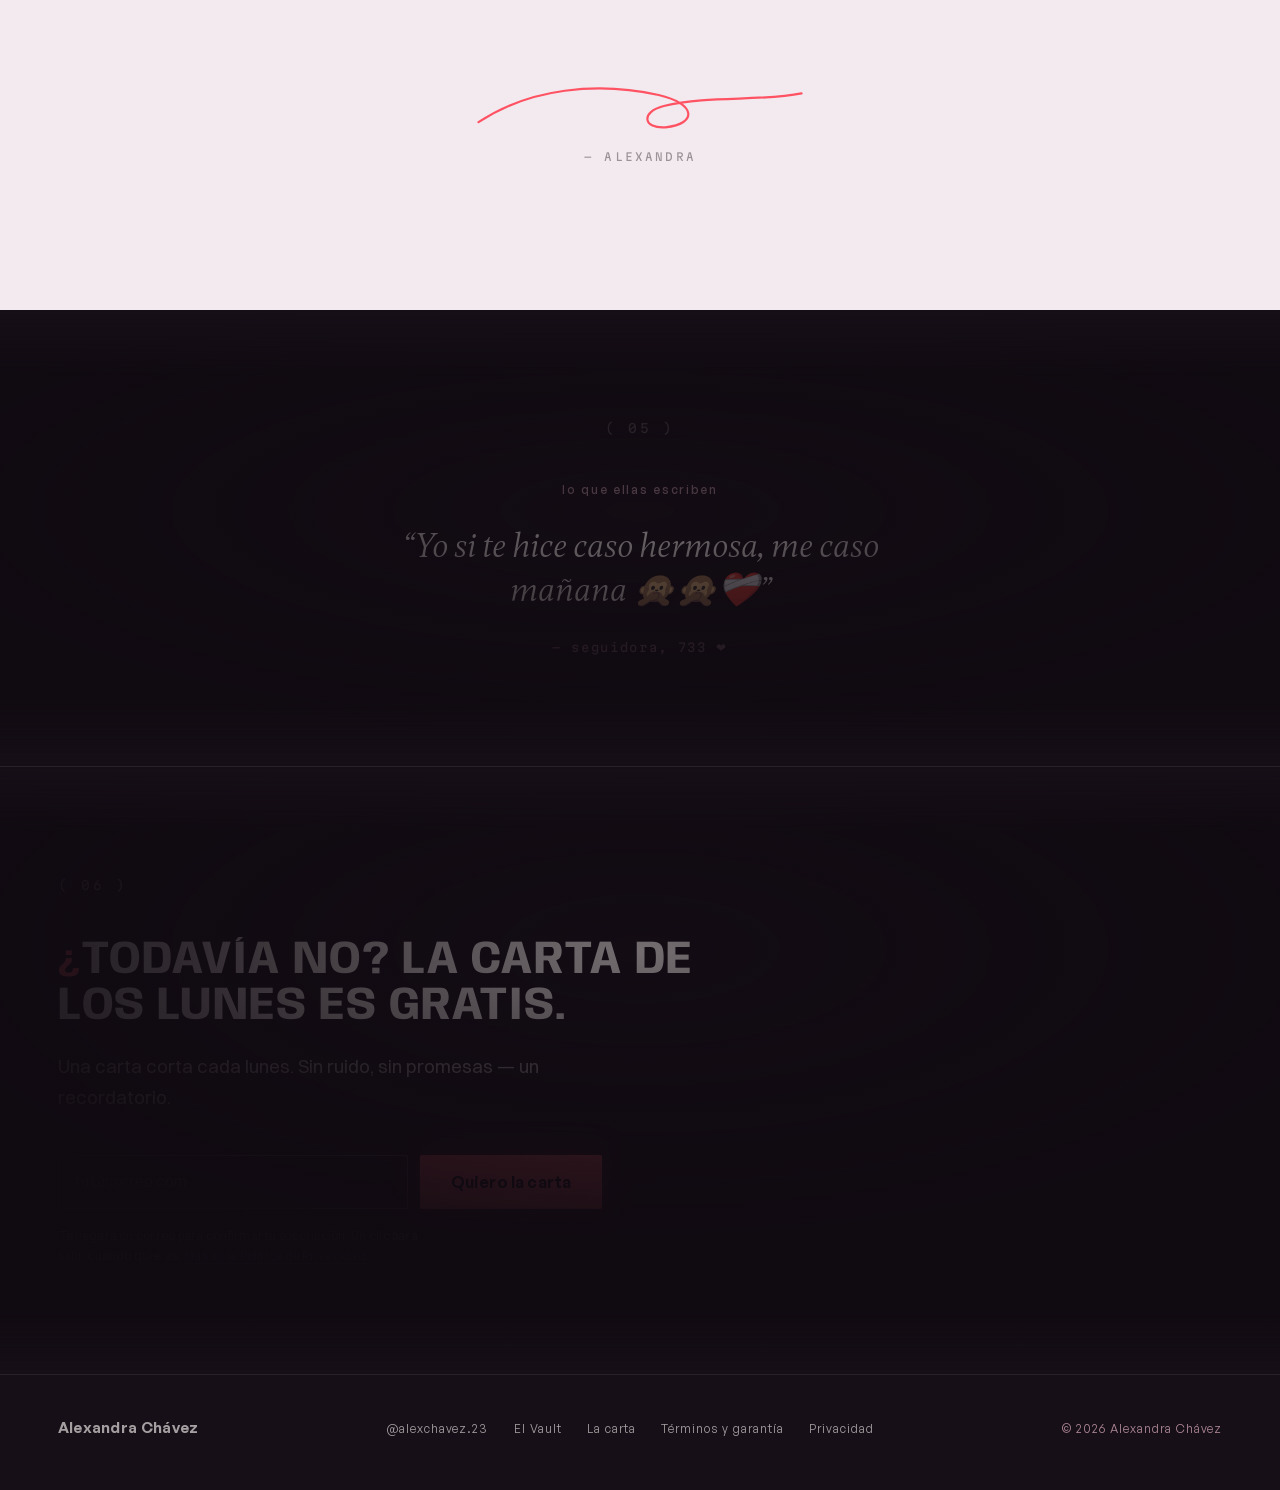
==== commit 913bee9c: "Strip HTML comments from public build (strategy notes stay in source repo)" ====
--- a/index.html
+++ b/index.html
@@ -15,9 +15,7 @@
 <meta property="og:locale:alternate" content="en_US">
 <meta name="theme-color" content="#170F18">
 <link rel="icon" href="data:image/svg+xml,%3Csvg xmlns='http://www.w3.org/2000/svg' viewBox='0 0 16 16'%3E%3Crect width='16' height='16' fill='%23170F18'/%3E%3Ccircle cx='8' cy='8' r='3' fill='%23FF5C69'/%3E%3C/svg%3E">
-<!-- v3.1 weight lever (V31_STAGE1 §6): display duty moved to Anybody VF — Boska
-     preload dropped (Boska no longer renders on this page; it stays available
-     for the shared mobile menu, loading on demand). -->
+
 <link rel="preload" href="assets/fonts/v31/Anybody-VF.woff2" as="font" type="font/woff2" crossorigin>
 <link rel="preload" href="assets/fonts/GeneralSans-Medium.woff2" as="font" type="font/woff2" crossorigin>
 <link rel="preload" href="assets/fonts/switzer-400.woff2" as="font" type="font/woff2" crossorigin>
@@ -169,8 +167,7 @@
 
 <a class="skip-link" href="#contenido" data-i18n="a11y.skip">Saltar al contenido</a>
 
-<!-- ============ NAV — shared verbatim across all six pages.
-     aria-current="page" goes on THIS page's link (both menus). ============ -->
+
 <header class="site-head">
   <a class="wordmark" href="index.html" aria-label="Alexandra Chávez — inicio"><span aria-hidden="true">Alexandra Chávez</span></a>
   <div class="site-head__right">
@@ -203,13 +200,10 @@
 
 <main id="contenido">
 
-  <!-- ============ HERO · spotlight video (DNt2entWkak — night dinner satin)
-       v3.1: the existing hero line becomes the kinetic catchphrase (pattern #3).
-       Copy unchanged — presentation only. ============ -->
+  
   <section class="spot hero" data-spot="hero" data-hero style="--spot-y:38%;">
     <div class="hero__media" aria-hidden="true">
-      <!-- desktop sources = the v3.1 re-cut: native 720×832 crop of the source
-           reel (caption band excluded), ~1000kbps — no upscale at any width -->
+      
       <div class="plate plate--frame hero__plate">
         <video data-video muted loop playsinline autoplay preload="metadata"
           poster="assets/video/hero_DNt2entWkak_v_poster.jpg" width="720" height="1080"
@@ -233,9 +227,7 @@
     <p class="hero__hint" data-i18n="home.hero.scrollhint">Baja despacio.</p>
   </section>
 
-  <!-- ============ MARQUEE TICKER (pattern #11) — REAL facts only.
-       POLICY (Stage 2, per Stage-1 caveat §7): stays Spanish in both languages
-       as brand texture; decorative, aria-hidden. ============ -->
+  
   <div class="v31-marquee" aria-hidden="true">
     <div class="v31-marquee__track">
       <span>doce capítulos</span><span>una carta cada lunes</span><span>un recordatorio nuevo cada semana</span><span>el manifiesto y once guías</span>
@@ -243,8 +235,7 @@
     </div>
   </div>
 
-  <!-- ============ BLUR → FOCUS RECORDATORIO DEVICE (pattern #4) —
-       Stage-1 strings (blur.q / blur.a, fragments of the hero line). ============ -->
+  
   <section class="blur-sec">
     <p class="v31-chapter chap" aria-hidden="true">( 01 )</p>
     <div class="v31-blurpair" data-v31-blurpair>
@@ -253,10 +244,7 @@
     </div>
   </section>
 
-  <!-- ============ THE THREE PATHS (free letter FIRST per funnel lock) —
-       v3.1: staged as the SPOTLIGHT ROOM (pattern #1). Same copy, links,
-       prices; the intro h2 keeps its own spot section so the pinned room
-       owns the full stage. ============ -->
+  
   <section class="spot paths-intro" data-spot style="--spot-y:32%;">
     <p class="v31-chapter chap" aria-hidden="true">( 02 )</p>
     <h2 data-split data-i18n="home.paths.h2">Tres formas de empezar.</h2>
@@ -287,12 +275,9 @@
     </ol>
   </section>
 
-  <!-- (roses divider removed 2026-07-30 — Conrad ruling: "useless and tacky".
-       Room → notebook both sit on the dark polarity; the section paddings
-       carry the rhythm without a divider. Asset files stay on disk.) -->
-
-  <!-- ============ DE SU CUADERNO — reminder-card rhythm (verified caption lines;
-       labels 01/02/03 per copy — NO invented dates or times) + spotlight plate 05 ============ -->
+  
+
+  
   <section class="spot notebook" data-spot style="--spot-x:38%;--spot-y:36%;">
     <p class="v31-chapter chap" aria-hidden="true">( 03 )</p>
     <p class="meta" data-i18n="home.reminders.eyebrow">De su cuaderno</p>
@@ -323,12 +308,7 @@
     </div>
   </section>
 
-  <!-- ============ DEL ARCHIVO — scrapbook band (pattern #5) on the light
-       polarity (pattern #8). Real photos only. Archive tags carry HONEST
-       per-photo descriptors sourced from _intel/IMAGE_INVENTORY.md (staircase /
-       crescent-moon lounge / rooftop terrace — nothing invented); alts reused
-       verbatim from their home pages.
-       Flourish = abstract stroke, NEVER a fake handwriting signature. ============ -->
+  
   <section class="v31-flip scrapband">
     <p class="v31-chapter chap" aria-hidden="true">( 04 )</p>
     <h2 class="sr-only" data-i18n="home.scrap.sr">Del archivo</h2>
@@ -369,7 +349,7 @@
     </div>
   </section>
 
-  <!-- ============ PROOF EPIGRAPH (VERBATIM — do not touch a character) ============ -->
+  
   <section class="spot proof" data-spot style="--spot-y:44%;">
     <p class="v31-chapter chap" aria-hidden="true">( 05 )</p>
     <p class="meta" data-i18n="home.proof.eyebrow">Lo que ellas escriben</p>
@@ -379,34 +359,32 @@
     </blockquote>
   </section>
 
-  <!-- ============ LETTER CAPTURE — LAST section before footer (playbook §5: quiet,
-       below every purchase prompt; no popups anywhere) ============ -->
+  
   <section class="spot letter" data-spot style="--spot-y:30%;">
     <p class="v31-chapter chap" aria-hidden="true">( 06 )</p>
     <h2 data-split data-i18n="home.letter.h2"><span class="qo">¿</span>Todavía no? La carta de los lunes es gratis.</h2>
     <p class="lede" data-i18n="home.letter.body">Una carta corta cada lunes. Sin ruido, sin promesas — un recordatorio.</p>
-    <!-- FORM ENDPOINT: replace action="#" with the Kit/ConvertKit or FormSubmit endpoint before launch -->
+    
     <form class="letter__form" action="https://app.kit.com/forms/9803782/subscriptions" method="post" data-kit data-kit-success="Listo 🤍 Revisa tu correo y confirma tu suscripción — la carta llega los lunes.">
       <label class="sr-only" for="letter-email" data-i18n="home.letter.form.label">Tu correo</label>
       <input type="email" id="letter-email" name="email_address" required autocomplete="email" placeholder="tu@correo.com" data-i18n-attr="placeholder:home.letter.form.placeholder">
       <button class="btn" type="submit" data-i18n="home.letter.form.button">Quiero la carta</button>
     </form>
     <p class="letter__privacy" data-i18n="home.letter.form.privacy">Te llegará un correo para confirmar tu suscripción. Un clic para salir, cuando quieras. <a href="privacidad.html">Más en la Política de Privacidad.</a></p>
-    <!-- Success/error strings for the wiring day — shown/hidden by the form endpoint integration -->
+    
     <p class="letter__privacy" hidden data-form-success data-i18n="home.letter.form.success">Revisa tu correo — hay una confirmación esperándote. 🤍</p>
     <p class="letter__privacy" hidden data-form-error data-i18n="home.letter.form.error">Revisa el correo — algo no cuadra.</p>
   </section>
 
 </main>
 
-<!-- ============ STICKY QUIET CTA BAR (mobile) ============ -->
+
 <div class="cta-bar" data-cta-bar>
   <p class="cta-bar__line" data-i18n="ctabar.line">El Vault abre a su ritmo, no al tuyo.</p>
   <a class="btn btn--small" href="vault.html" data-i18n="ctabar.btn">Descubre el Vault</a>
 </div>
 
-<!-- ============ FOOTER — shared verbatim + compliance M3/M5 legal links
-     (terms + privacy pages are build items; targets pending site integration) ============ -->
+
 <footer class="site-foot">
   <p class="f-name"><span aria-hidden="true">Alexandra Chávez</span><span class="sr-only">Alexandra Chávez</span></p>
   <nav aria-label="Redes y páginas">
@@ -419,8 +397,7 @@
   <p>© 2026 Alexandra Chávez</p>
 </footer>
 
-<!-- video source picker: mobile _v / desktop _d; reduced-motion = poster only.
-     Not an animation system — a one-shot source/poster selector. -->
+
 <script>
 (function(){
   var reduced=window.matchMedia('(prefers-reduced-motion: reduce)').matches;
@@ -440,9 +417,7 @@
 })();
 </script>
 
-<!-- ============ i18n DICTIONARY — every key holds BOTH languages.
-     ES here MUST equal the ES text in the markup above (no-JS parity).
-     EN is written fresh in her voice, never machine-translated. ============ -->
+
 <script type="application/json" id="i18n">
 {
   "a11y.skip":  {"es":"Saltar al contenido","en":"Skip to content"},
